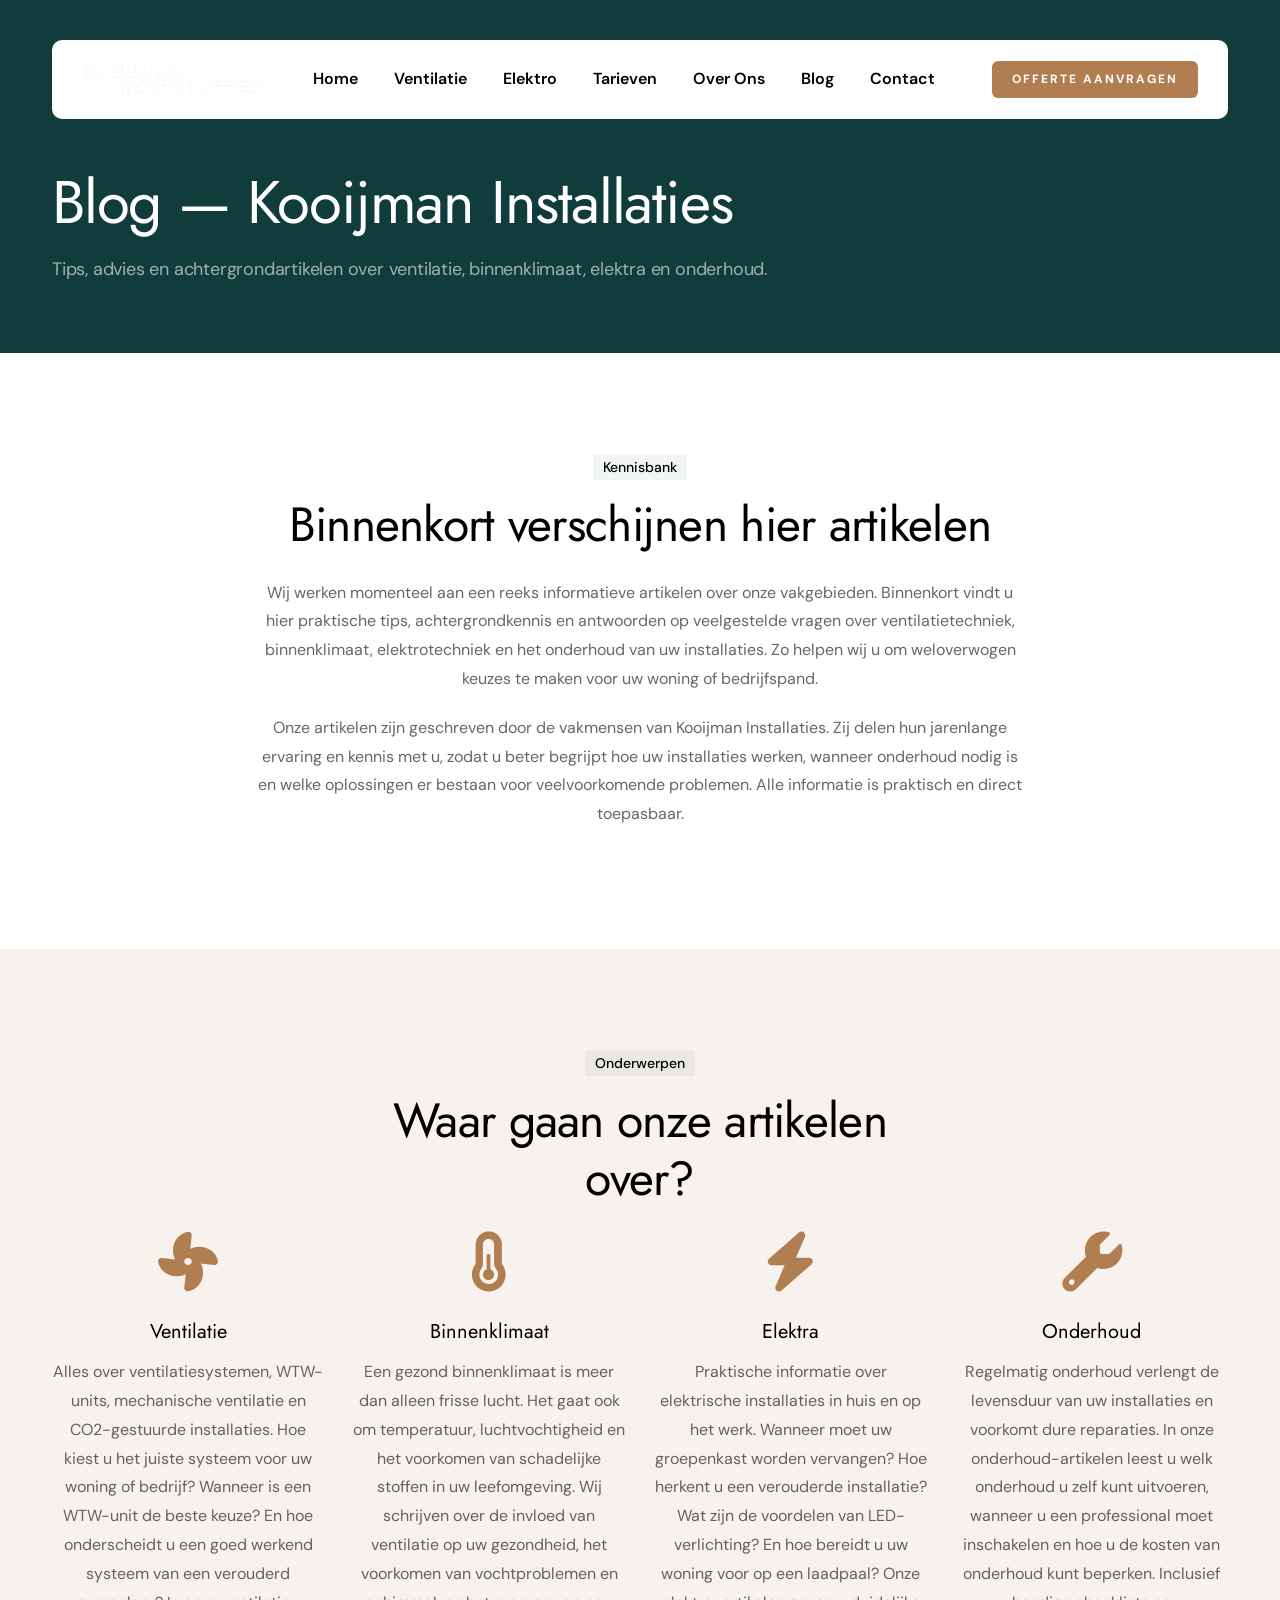
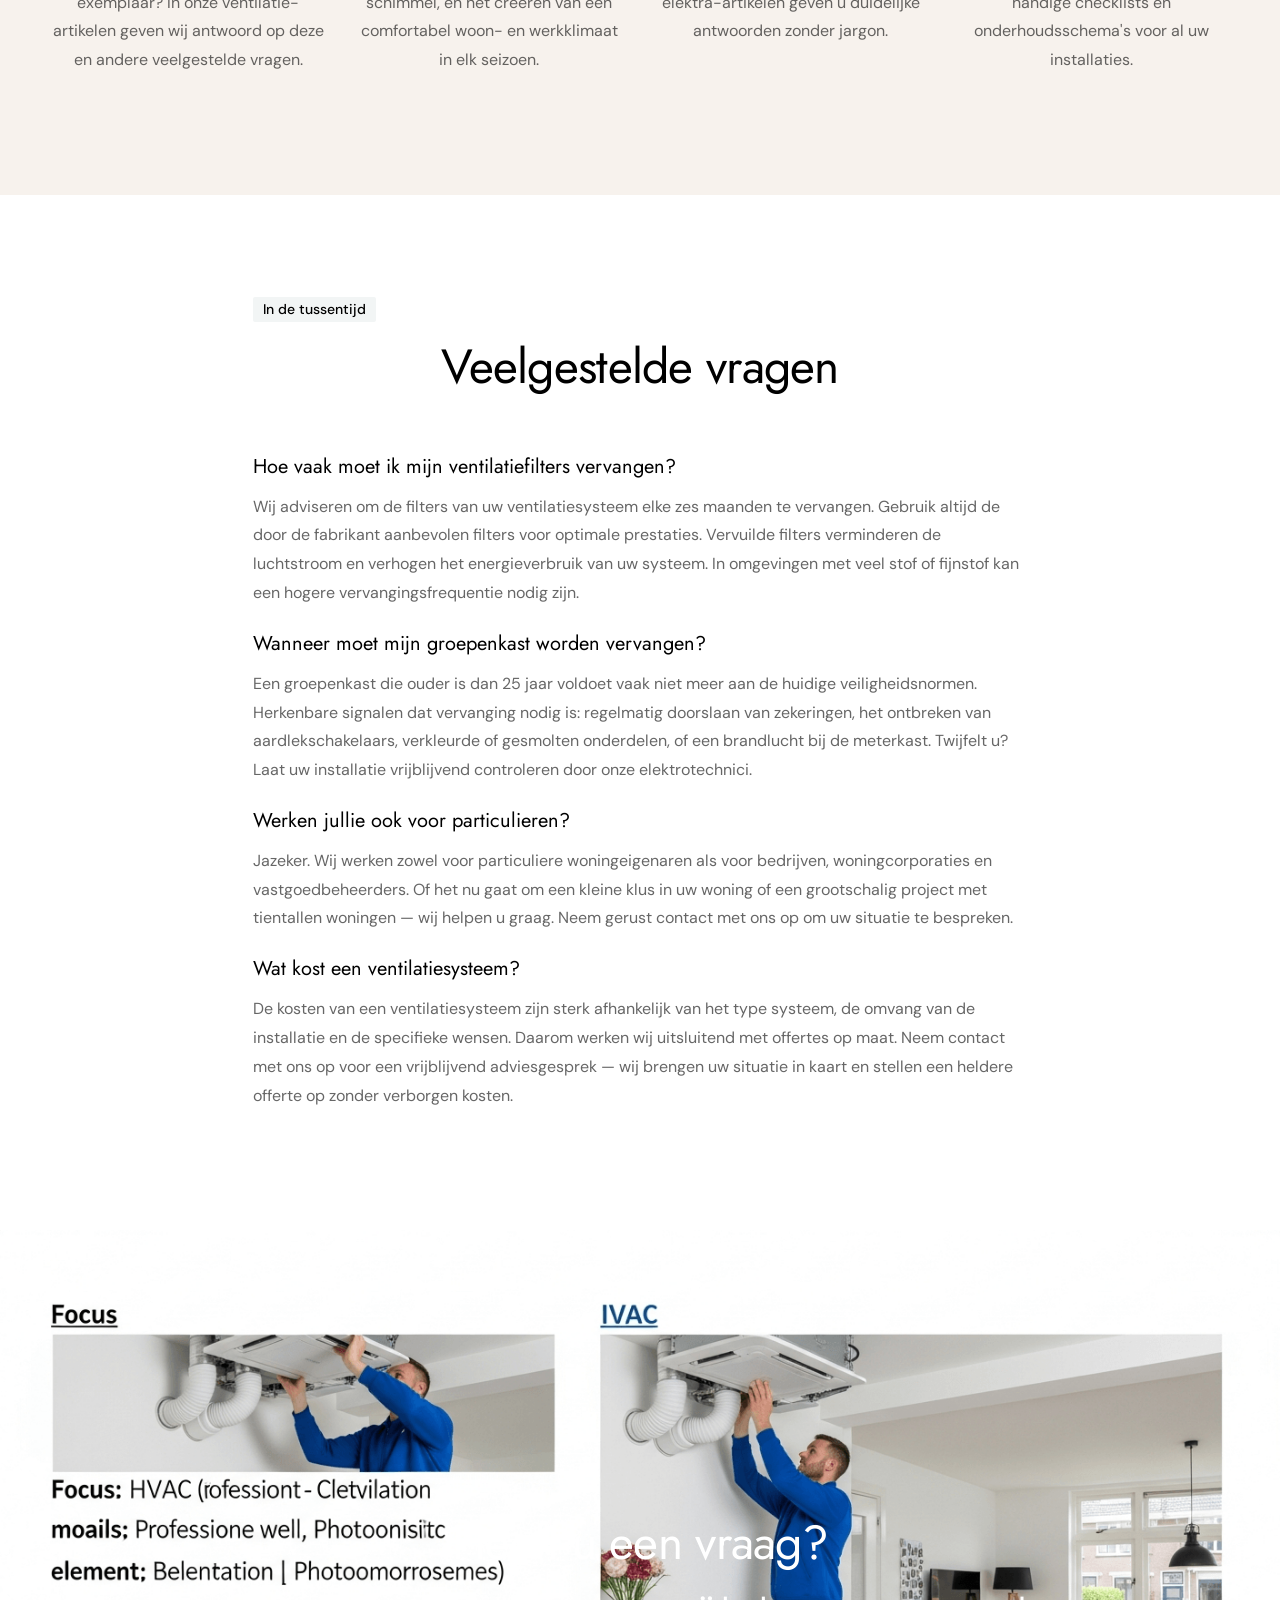
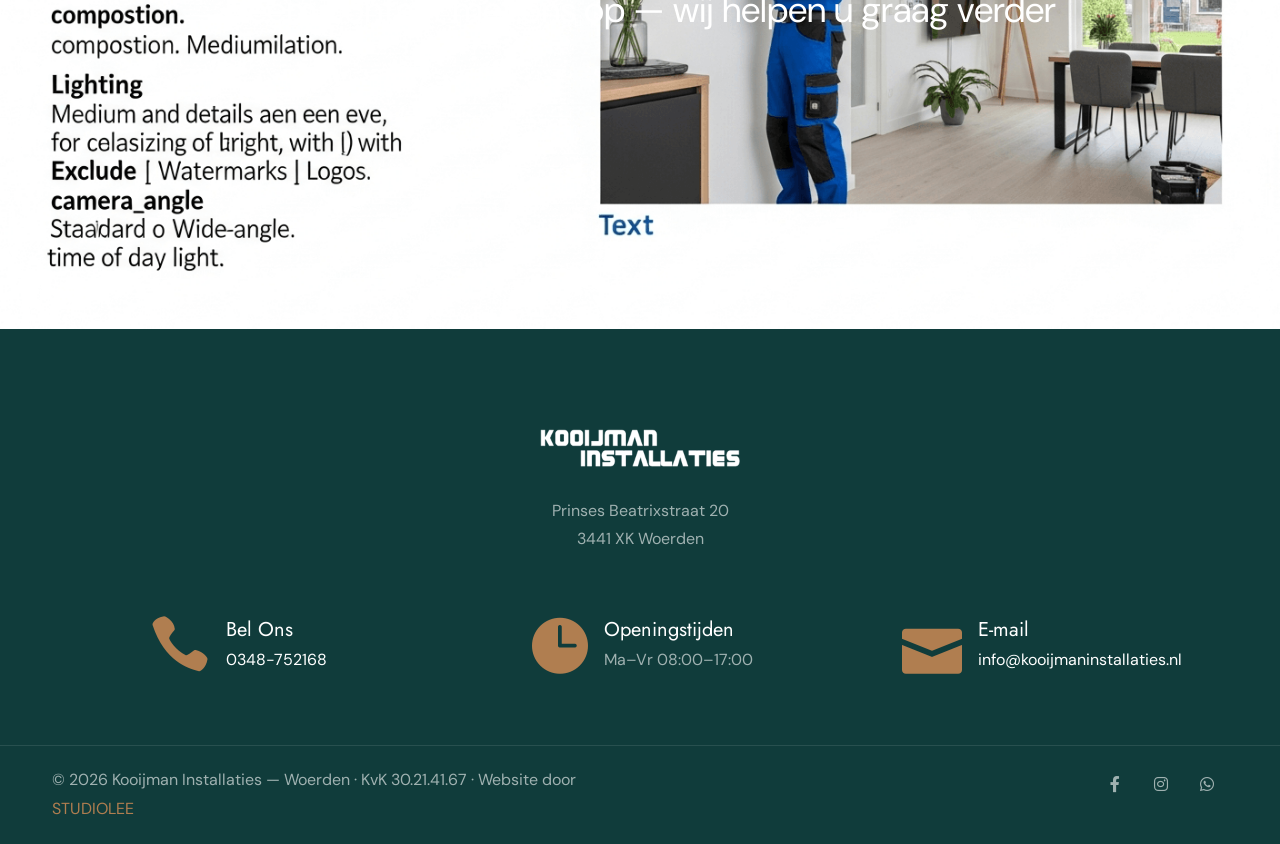
==== blog.html @ 9c4fbef4 "Initial commit: Kooijman Installaties website 7-page Dutch website for ventilatie, elektro & data in" ====
<!DOCTYPE html>
<html lang="nl">

<head>
    <title>Blog — Kooijman Installaties | Woerden</title>
    <link rel="icon" href="images/icon.webp" type="image/webp">
    <meta content="text/html;charset=utf-8" http-equiv="Content-Type">
    <meta content="width=device-width, initial-scale=1.0" name="viewport">
    <meta content="Blog van Kooijman Installaties. Artikelen over ventilatie, binnenklimaat, elektra en onderhoud. Tips en advies van de specialist." name="description">
    <meta content="blog installatiebedrijf, ventilatie tips, elektra advies, binnenklimaat, onderhoud installaties, kooijman installaties" name="keywords">
    <meta content="Kooijman Installaties" name="author">
    <!-- Open Graph -->
    <meta property="og:title" content="Blog — Kooijman Installaties">
    <meta property="og:description" content="Tips en advies over ventilatie, binnenklimaat, elektra en onderhoud. Lees de artikelen van Kooijman Installaties.">
    <meta property="og:type" content="website">
    <meta property="og:url" content="https://www.kooijmaninstallaties.nl/blog.html">
    <!-- CSS Files -->
    <link href="css/bootstrap.min.css" rel="stylesheet" type="text/css" id="bootstrap">
    <link href="css/plugins.css" rel="stylesheet" type="text/css">
    <link href="css/swiper.css" rel="stylesheet" type="text/css">
    <link href="css/style.css" rel="stylesheet" type="text/css">
    <link href="css/coloring.css" rel="stylesheet" type="text/css">
    <link href="css/swiper-custom-1.css" rel="stylesheet" type="text/css">
    <link href="css/datepicker.css" rel="stylesheet" type="text/css">
    <link id="colors" href="css/colors/scheme-01.css" rel="stylesheet" type="text/css">
</head>

<body>

    <div id="wrapper">

        <div class="float-text show-on-scroll">
            <span><a href="#">Naar boven</a></span>
        </div>
        <div class="scrollbar-v show-on-scroll"></div>

        <!-- page preloader begin -->
        <div id="de-loader"></div>
        <!-- page preloader close -->

        <header class="transparent header-light header-float">
            <div class="container">
                <div class="row">
                    <div class="col-md-12">
                        <div class="header-inner">
                            <div class="de-flex">
                                <div class="de-flex-col">
                                    <div id="logo">
                                        <a href="index.html">
                                            <img class="logo-main" src="images/logo-black.webp" alt="Kooijman Installaties">
                                            <img class="logo-scroll" src="images/logo-black.webp" alt="Kooijman Installaties">
                                            <img class="logo-mobile" src="images/logo-black.webp" alt="Kooijman Installaties">
                                        </a>
                                    </div>
                                </div>

                                <div class="de-flex-col">
                                    <div class="de-flex-col header-col-mid">
                                        <ul id="mainmenu">
                                            <li><a class="menu-item" href="index.html">Home</a></li>
                                            <li><a class="menu-item" href="ventilatie.html">Ventilatie</a></li>
                                            <li><a class="menu-item" href="elektro.html">Elektro</a></li>
                                            <li><a class="menu-item" href="tarieven.html">Tarieven</a></li>
                                            <li><a class="menu-item" href="over-ons.html">Over Ons</a></li>
                                            <li><a class="menu-item" href="blog.html">Blog</a></li>
                                            <li><a class="menu-item" href="contact.html">Contact</a></li>
                                        </ul>
                                    </div>
                                </div>

                                <div class="de-flex-col">
                                    <a class="btn-main fx-slide w-100" href="contact.html"><span>Offerte Aanvragen</span></a>
                                    <div class="menu_side_area">
                                        <span id="menu-btn"></span>
                                    </div>
                                </div>
                            </div>
                        </div>
                    </div>
                </div>
            </div>
        </header>

        <!-- PAGE TITLE -->
        <section class="bg-dark section-dark text-light pt-5 pb-5">
            <div class="container">
                <div class="spacer-double"></div>
                <div class="spacer-double"></div>
                <div class="row">
                    <div class="col-lg-8">
                        <h1 class="mb-0">Blog — Kooijman Installaties</h1>
                        <p class="lead mt-3">Tips, advies en achtergrondartikelen over ventilatie, binnenklimaat, elektra en onderhoud.</p>
                    </div>
                </div>
            </div>
        </section>

        <!-- BLOG INTRO -->
        <section>
            <div class="container">
                <div class="row g-4 justify-content-center">
                    <div class="col-lg-8 text-center">
                        <div class="subtitle s2 mb-3 wow fadeInUp" data-wow-delay=".0s">Kennisbank</div>
                        <h2 class="wow fadeInUp" data-wow-delay=".2s">Binnenkort verschijnen hier artikelen</h2>
                        <p class="wow fadeInUp" data-wow-delay=".4s">Wij werken momenteel aan een reeks informatieve artikelen over onze vakgebieden. Binnenkort vindt u hier praktische tips, achtergrondkennis en antwoorden op veelgestelde vragen over ventilatietechniek, binnenklimaat, elektrotechniek en het onderhoud van uw installaties. Zo helpen wij u om weloverwogen keuzes te maken voor uw woning of bedrijfspand.</p>
                        <p class="wow fadeInUp" data-wow-delay=".6s">Onze artikelen zijn geschreven door de vakmensen van Kooijman Installaties. Zij delen hun jarenlange ervaring en kennis met u, zodat u beter begrijpt hoe uw installaties werken, wanneer onderhoud nodig is en welke oplossingen er bestaan voor veelvoorkomende problemen. Alle informatie is praktisch en direct toepasbaar.</p>
                    </div>
                </div>
            </div>
        </section>

        <!-- CATEGORIEEN -->
        <section class="bg-color-op-1">
            <div class="container">
                <div class="row g-4 gx-5 justify-content-center">
                    <div class="col-lg-6 text-center">
                        <div class="subtitle s2 mb-3 wow fadeInUp" data-wow-delay=".0s">Onderwerpen</div>
                        <h2 class="wow fadeInUp" data-wow-delay=".2s">Waar gaan onze artikelen over?</h2>
                    </div>
                </div>
                <div class="row g-4">
                    <div class="col-lg-3 col-md-6">
                        <div class="h-100 rounded-1 text-center wow fadeInUp" data-wow-delay=".2s">
                            <i class="fa-solid fa-fan fs-60 id-color mb-4 wow scaleIn"></i>
                            <h4>Ventilatie</h4>
                            <p>Alles over ventilatiesystemen, WTW-units, mechanische ventilatie en CO2-gestuurde installaties. Hoe kiest u het juiste systeem voor uw woning of bedrijf? Wanneer is een WTW-unit de beste keuze? En hoe onderscheidt u een goed werkend systeem van een verouderd exemplaar? In onze ventilatie-artikelen geven wij antwoord op deze en andere veelgestelde vragen.</p>
                        </div>
                    </div>
                    <div class="col-lg-3 col-md-6">
                        <div class="h-100 rounded-1 text-center wow fadeInUp" data-wow-delay=".4s">
                            <i class="fa-solid fa-temperature-half fs-60 id-color mb-4 wow scaleIn"></i>
                            <h4>Binnenklimaat</h4>
                            <p>Een gezond binnenklimaat is meer dan alleen frisse lucht. Het gaat ook om temperatuur, luchtvochtigheid en het voorkomen van schadelijke stoffen in uw leefomgeving. Wij schrijven over de invloed van ventilatie op uw gezondheid, het voorkomen van vochtproblemen en schimmel, en het creeren van een comfortabel woon- en werkklimaat in elk seizoen.</p>
                        </div>
                    </div>
                    <div class="col-lg-3 col-md-6">
                        <div class="h-100 rounded-1 text-center wow fadeInUp" data-wow-delay=".6s">
                            <i class="fa-solid fa-bolt fs-60 id-color mb-4 wow scaleIn"></i>
                            <h4>Elektra</h4>
                            <p>Praktische informatie over elektrische installaties in huis en op het werk. Wanneer moet uw groepenkast worden vervangen? Hoe herkent u een verouderde installatie? Wat zijn de voordelen van LED-verlichting? En hoe bereidt u uw woning voor op een laadpaal? Onze elektra-artikelen geven u duidelijke antwoorden zonder jargon.</p>
                        </div>
                    </div>
                    <div class="col-lg-3 col-md-6">
                        <div class="h-100 rounded-1 text-center wow fadeInUp" data-wow-delay=".8s">
                            <i class="fa-solid fa-wrench fs-60 id-color mb-4 wow scaleIn"></i>
                            <h4>Onderhoud</h4>
                            <p>Regelmatig onderhoud verlengt de levensduur van uw installaties en voorkomt dure reparaties. In onze onderhoud-artikelen leest u welk onderhoud u zelf kunt uitvoeren, wanneer u een professional moet inschakelen en hoe u de kosten van onderhoud kunt beperken. Inclusief handige checklists en onderhoudsschema's voor al uw installaties.</p>
                        </div>
                    </div>
                </div>
            </div>
        </section>

        <!-- VEELGESTELDE VRAGEN PREVIEW -->
        <section>
            <div class="container">
                <div class="row g-4 justify-content-center">
                    <div class="col-lg-8">
                        <div class="subtitle s2 mb-3 text-center wow fadeInUp" data-wow-delay=".0s">In de tussentijd</div>
                        <h2 class="text-center wow fadeInUp" data-wow-delay=".2s">Veelgestelde vragen</h2>
                        <div class="spacer-single"></div>

                        <div class="wow fadeInUp" data-wow-delay=".4s">
                            <h4>Hoe vaak moet ik mijn ventilatiefilters vervangen?</h4>
                            <p>Wij adviseren om de filters van uw ventilatiesysteem elke zes maanden te vervangen. Gebruik altijd de door de fabrikant aanbevolen filters voor optimale prestaties. Vervuilde filters verminderen de luchtstroom en verhogen het energieverbruik van uw systeem. In omgevingen met veel stof of fijnstof kan een hogere vervangingsfrequentie nodig zijn.</p>
                        </div>

                        <div class="wow fadeInUp" data-wow-delay=".6s">
                            <h4>Wanneer moet mijn groepenkast worden vervangen?</h4>
                            <p>Een groepenkast die ouder is dan 25 jaar voldoet vaak niet meer aan de huidige veiligheidsnormen. Herkenbare signalen dat vervanging nodig is: regelmatig doorslaan van zekeringen, het ontbreken van aardlekschakelaars, verkleurde of gesmolten onderdelen, of een brandlucht bij de meterkast. Twijfelt u? Laat uw installatie vrijblijvend controleren door onze elektrotechnici.</p>
                        </div>

                        <div class="wow fadeInUp" data-wow-delay=".8s">
                            <h4>Werken jullie ook voor particulieren?</h4>
                            <p>Jazeker. Wij werken zowel voor particuliere woningeigenaren als voor bedrijven, woningcorporaties en vastgoedbeheerders. Of het nu gaat om een kleine klus in uw woning of een grootschalig project met tientallen woningen — wij helpen u graag. Neem gerust contact met ons op om uw situatie te bespreken.</p>
                        </div>

                        <div class="wow fadeInUp" data-wow-delay="1s">
                            <h4>Wat kost een ventilatiesysteem?</h4>
                            <p>De kosten van een ventilatiesysteem zijn sterk afhankelijk van het type systeem, de omvang van de installatie en de specifieke wensen. Daarom werken wij uitsluitend met offertes op maat. Neem contact met ons op voor een vrijblijvend adviesgesprek — wij brengen uw situatie in kaart en stellen een heldere offerte op zonder verborgen kosten.</p>
                        </div>
                    </div>
                </div>
            </div>
        </section>

        <!-- CTA -->
        <section aria-label="section" class="p-0 section-dark">
            <div class="container-fluid">
                <div class="row">
                    <div class="col-lg-12">
                        <a class="d-block hover" href="contact.html">
                            <div class="relative overflow-hidden">
                                <div class="absolute start-0 w-100 abs-middle fs-36 text-white text-center z-2">
                                    <h2>Heeft u een vraag?</h2>
                                    <p>Neem contact met ons op — wij helpen u graag verder</p>
                                </div>
                                <div class="absolute w-100 h-100 top-0 bg-dark hover-op-05"></div>
                                <img src="images/background/2.webp" class="w-100 hover-scale-1-1" alt="Contact opnemen">
                            </div>
                        </a>
                    </div>
                </div>
            </div>
        </section>

    </div>

    <!-- footer begin -->
    <footer class="section-dark">
        <div class="container">
            <div class="row gx-5 justify-content-center">
                <div class="col-lg-8">
                    <div class="text-center">
                        <img src="images/logo.webp" class="w-200px" alt="Kooijman Installaties">
                        <div class="spacer-single"></div>
                        <div class="fs-16">
                            Prinses Beatrixstraat 20<br>
                            3441 XK Woerden
                        </div>
                    </div>
                </div>
            </div>

            <div class="spacer-double"></div>

            <div class="row g-4">
                <div class="col-lg-4 col-md-6 mb-sm-30">
                    <div class="d-flex justify-content-center">
                        <i class="fs-60 id-color icon_phone"></i>
                        <div class="ms-3">
                            <h4 class="mb-0">Bel Ons</h4>
                            <p><a href="tel:0348752168" class="text-white">0348-752168</a></p>
                        </div>
                    </div>
                </div>

                <div class="col-lg-4 col-md-6 mb-sm-30">
                    <div class="d-flex justify-content-center">
                        <i class="fs-60 id-color icon_clock"></i>
                        <div class="ms-3">
                            <h4 class="mb-0">Openingstijden</h4>
                            <p>Ma–Vr 08:00–17:00</p>
                        </div>
                    </div>
                </div>

                <div class="col-lg-4 col-md-6 mb-sm-30">
                    <div class="d-flex justify-content-center">
                        <i class="fs-60 id-color icon_mail"></i>
                        <div class="ms-3">
                            <h4 class="mb-0">E-mail</h4>
                            <p><a href="mailto:info@kooijmaninstallaties.nl" class="text-white">info@kooijmaninstallaties.nl</a></p>
                        </div>
                    </div>
                </div>
            </div>
        </div>

        <div class="subfooter">
            <div class="container">
                <div class="row">
                    <div class="col-md-6">
                        &copy; 2026 Kooijman Installaties — Woerden · KvK 30.21.41.67 · Website door <a href="https://www.studiolee.nl" target="_blank" rel="noopener" class="id-color">STUDIOLEE</a>
                    </div>
                    <div class="col-md-6 text-md-end">
                        <div class="social-icons mb-sm-30 text-center">
                            <a href="#"><i class="fa-brands fa-facebook-f"></i></a>
                            <a href="#"><i class="fa-brands fa-instagram"></i></a>
                            <a href="#"><i class="fa-brands fa-whatsapp"></i></a>
                        </div>
                    </div>
                </div>
            </div>
        </div>
    </footer>

    <!-- Javascript Files -->
    <script src="js/vendors.js"></script>
    <script src="js/designesia.js"></script>
    <script src="js/validation-booking.js"></script>
    <script src="js/swiper.js"></script>
    <script src="js/custom-swiper-2.js"></script>

</body>

</html>
---- css/style.css ----
/* ================================================== */


/* Residem
/* created by designesia

@charset "utf-8";

Table of content:

* body
* header
  * subheader
* navigation
* content
* section
* footer
* sidebar
* contact
* elements
  * border
  * breadcrumb
  * button and link
  * columns
  * counter
  * divider
  * dropcap
  * heading
  * list
  * map
  * page heading
  * pagination
  * preloader
  * progress bar
  * social icons
  * spacer
  * tabs
  * testimonial
* plugins
* media query
*/

/* ================================================== */

@import url('https://fonts.googleapis.com/css2?family=Jost:ital,wght@0,200;0,300;0,400;0,500;0,600;0,700;0,800;1,200;1,300;1,400;1,500;1,600;1,700;1,800&display=swap');
@import url('https://fonts.googleapis.com/css2?family=DM+Sans:ital,wght@0,200;0,300;0,400;0,500;0,600;0,700;0,800;1,200;1,300;1,400;1,500;1,600;1,700;1,800&display=swap');

/* ================================================== */


/* import fonts icon */


/* ================================================== */

@import url("../fonts/fontawesome4/css/font-awesome.css");
@import url("../fonts/fontawesome6/css/fontawesome.css");
@import url("../fonts/fontawesome6/css/brands.css");
@import url("../fonts/fontawesome6/css/solid.css");
@import url("../fonts/elegant_font/HTML_CSS/style.css");
@import url("../fonts/et-line-font/style.css");
@import url("../fonts/icofont/icofont.min.css");

* {
  /* body font */
  --body-font: "DM Sans", Helvetica, Arial, sans-serif;
  --body-font-size: 16px;
  --body-font-color: rgba(0, 0, 0, .6);
  --body-font-color-dark: rgba(255, 255, 255, .6);
  --body-font-weight: 400;
  /* heading font */
  --heading-font: "Jost", Helvetica, Arial, sans-serif;  
  --heading-font-weight: 400;
  --heading-font-color: #000000;
  --heading-text-transform: none;
  /* h1 */
  --h1-font-size: 60px;
  --h1-font-weight: var(--heading-font-weight);
  --h1-letter-spacing: -0.02em;
  --h1-line-height: 1.15em;
  --h1-margin-bottom: 20px;
  /* h2 */
  --h2-font: var(--heading-font);
  --h2-font-size: 48px;
  --h2-font-weight: var(--heading-font-weight);
  --h2-letter-spacing: -0.015em;
  --h2-line-height: 1.2em;
  --h2-margin-bottom: 25px;
  /* h3 */
  --h3-font-size: 26px;
  --h3-font-weight: var(--heading-font-weight);
  --h3-letter-spacing: 0;
  --h3-line-height: 1.5em;
  --h3-margin-bottom: 10px;
  /* h4 */
  --h4-font-size: 20px;
  --h4-font-weight: var(--heading-font-weight);
  --h4-letter-spacing: 0;
  --h4-line-height: 1.6em;
  --h4-margin-bottom: 10px;
  /* h5 */
  --h5-font-size: 18px;
  --h5-font-weight: var(--heading-font-weight);
  --h5-letter-spacing: 0;
  --h5-line-height: 1.6em;
  --h5-margin-bottom: 10px;
  /* h6 */
  --h6-font-size: 16px;
  --h6-font-weight: var(--heading-font-weight);
  --h6-letter-spacing: 0;
  --h6-line-height: 1.6em;
  --h6-margin-bottom: 10px;
  /* mainmenu */
  --mainmenu-font: var(--title-font);
  --mainmenu-font-size: 16px;
  --mainmenu-font-weight: 600;
  --mainmenu-letter-spacing: 0;
  --mainmenu-text-transform: none;
  /* header logo */
  --logo-width: 180px;
  --logo-footer-width: 150px;
  /* misc */
  --border-default: solid 1px rgba(30, 30, 30, 1);
  --bg-color-even: #E8E8E8;
  --bg-color-odd: #F4F4F4;
  --bg-light: #F8F9FA;
  --bg-dark-1: #103C3B;
  --bg-dark-2: #1E4645;
  --bg-dark-3: #0c3130;  
  --bg-dark-1-rgb: 16, 60, 59;
  --bg-grey: #eeeeee;
  --bg-gradient-1: 0deg, rgba(var(--primary-color-rgb), .1) 0%, rgba(var(--secondary-color-rgb), .2) 100%;
  --swiper-theme-color: var(--secondary-color);
  --rounded-1: 10px;
  --border-color:#bbbbbb;
  --container-max-width:1240px;
  /* button */
  --btn-color: #fff;
  --btn-hover-bg: var(--bg-dark-1);
  --btn-font-family: var(--body-font);
  --btn-font-size: 12px;
  --btn-font-weight: bold;
  --btn-letter-spacing: 2px;
  --btn-padding: 4px 20px;
  --btn-rounded: 6px;
  --btn-text-decoration: none;
  --btn-text-transform: uppercase;
}

/* base background color */
.bg-color{background: var(--primary-color)}
.bg-light{background: var(--bg-light) !important}
.bg-dark,.bg-dark-1{background-color: var(--bg-dark-1) !important}
.bg-dark-2{background-color: var(--bg-dark-2) !important}
.bg-dark-3{background-color: var(--bg-dark-3) !important}
.bg-grey{background-color: var(--bg-grey) !important}
.bg-gradient-1{  background: -moz-linear-gradient(var(--bg-gradient-1)) !important;  background: -webkit-linear-gradient(var(--bg-gradient-1)) !important;background: linear-gradient(var(--bg-gradient-1)) !important;
}
/* base color */
.id-color{color:var(--primary-color)}
.rounded-1{
  border-radius: var(--rounded-1) !important;
  -moz-border-radius: var(--rounded-1) !important;
  -webkit-border-radius: var(--rounded-1) !important;
}
.alt-font-1{font-family:var(--alt-font-1);}

/* ================================================== */


/* body */


/* ================================================== */

html {
  position: relative;
  overflow-x: hidden;
  padding: 0;
  margin: 0;
}

body {
  overflow: hidden;
  font-family: var(--body-font);
  font-size: var(--body-font-size);
  font-weight: var(--body-font-weight);;
  color: var(--body-font-color);
  padding: 0;
  line-height: 1.8em;
  word-spacing: 0px;
}

body.dark-scheme {
  color: var(--body-font-color-dark);
  background: var(--bg-dark-1);
}

a,
a:hover {
  color:var(--body-font-color);
  text-decoration: none;
  outline: none;
}

.dark-scheme a,
.dark-scheme a:hover,
.text-light a,
.text-light a:hover {
  color:var(--body-font-color-dark);
  text-decoration: none;
  outline: none;
}


/* ================================================== */


/*  header  */


/* ================================================== */

header {
  width: 100%;
  position: absolute;
  left: 0;
  z-index: 1001;
  background: var(--bg-dark-1);
  margin: 0;
}

header.header-s1 {
  top: 0;
}

header.header-bg {
  background: rgba(0, 0, 0, 0.5);
}

header.transparent {
  background: none;
}

body:not(.side-layout) header:not(.smaller):not(.header-mobile).header-light.transparent {
  background: rgba(255, 255, 255, 0.0);
}

header.autoshow {
  top: -120px;
  height: 70px !important;
}

header.autoshow.scrollOn,
header.autoshow.scrollOff {
  -o-transition: .5s;
  -ms-transition: .5s;
  -moz-transition: .5s;
  -webkit-transition: .5s;
  transition: .5s;
  outline: none;
}

header.autoshow.scrollOn {
  top: 0;
}

header.autoshow.scrollOff {
  opacity: ;
  top: -120px;
}

header div#logo {
  color: white;
  -webkit-transition: all 0.3s;
  -moz-transition: all 0.3s;
  -ms-transition: all 0.3s;
  -o-transition: all 0.3s;
  transition: all 0.3s;
}

header .logo-2 {
  display: none;
}

header .logo-scroll {
  display: none;
}

header .logo,
header .logo-2 {
  font-family: var(--body-font);
  color: #fff;
  font-size: 40px;
  font-weight: 300;
}

header .logo-2 {
  color: #333;
}

header.header-full nav {
  float: left;
}

header nav a {
  -webkit-transition: all 0.3s;
  -moz-transition: all 0.3s;
  -ms-transition: all 0.3s;
  -o-transition: all 0.3s;
  transition: all 0.3s;
}

header nav a:hover {
  color: #555;
}

header.smaller #mainmenu ul ul {
  top: 0px;
}

header.smaller {
  position: fixed;
  top: 0px;
  background: var(--bg-dark-1);
  -webkit-backdrop-filter: blur(10px);
  -o-backdrop-filter: blur(10px);
  -moz-backdrop-filter: blur(10px);
  backdrop-filter: blur(10px);
  border: none;*/
}

header.header-mobile.header-float .header-inner,
header.smaller.header-float .header-inner{
  background: none;
  margin-top: 0;
  padding: 0;
}

header.smaller.header-float.header-light .header-inner{
  background: none;
}


header.header-light.smaller{
  background: rgba(255, 255, 255, 1.0);
}

.scroll-down {
    margin-top: -90px;
}

.scroll-up {
    margin-top: 0;
}

header.header-center.scroll-down{
  margin-top: -175px;
}

header.header-center #logo-center{
  display: inline-block;
  padding-top: 40px;
}

header.header-center #mainmenu{
  display: inline-block;
}

header.header-center{
  text-align: center;
}

header.header-center #logo{
  display: none;
}

header.smaller div#logo,
header.s2 div#logo {}

header.smaller .logo-init {
  display: none;
}

header.smaller #topbar {
  margin-top:-42px;
  overflow: hidden;
}

header.smaller #topbar.topbar-dark {
  background: rgba(34, 34, 34, .05);
}

header.smaller #topbar.topbar-dark a {
  color: #333333;
}

header .logo-mobile {
  display: none;
}


header.smaller.scroll-light {
  background: #ffffff;
}

header.scroll-light .logo-scroll{
  display: none;
}

header.smaller.scroll-light .logo-main{
  display: none;
}

header.smaller.scroll-light .logo-scroll{
  display: block;
}

header.smaller.scroll-dark {
  background: var(--bg-color-even);
}

header.header-light .h-phone,
header.smaller.scroll-light .h-phone {
  color: #202020;
}

header:not(.header-light).smaller.scroll-light div#logo .logo {
  display: none;
}

header.smaller.scroll-light div#logo .logo-2 {
  display: inline-block;
}

header.smaller.scroll-light div#logo .logo-scroll {
  display: inline-block;
}

header.smaller.header-light div#logo .logo {
  display: none;
}

header.smaller.scroll-light .social-icons i {
  color: var(--heading-font-color);
}

header.smaller.scroll-light #mainmenu li a,
header.smaller.scroll-light #mainmenu li.has-child:after {
  color: var(--heading-font-color);
}

.logo-smaller div#logo {
  width: 150px;
  height: 30px;
  line-height: 65px;
  font-size: 30px;
}

.logo-smaller div#logo img {
  font-size: 30px;
}

div#logo img{
  max-width: var(--logo-width);
}

footer .logo-footer{
  max-width: var(--logo-footer-width);
}

header.smaller div#logo .logo-1 {
  display: none;
}

header.smaller div#logo .logo-2 {
  display: inline-block;
}

.logo-small {
  margin-bottom: 20px;
}

header.header-full {
  padding-left: 30px;
  padding-right: 30px;
}

header .header-row {
  text-align: center;
}

header .header-col {
  position: relative;
  height: 100%;
}

/* left col header */
header .header-col.left {
  float: left;
  padding: 0 30px 0 0;
  /* border-right:solid 1px rgba(255,255,255,.2); */
}

/* middle col header */
header .header-col.mid {
  float: right;
}

header .header-col.mid .social-icons {
  float: right;
  /* border-left:solid 1px rgba(255,255,255,.2); */
  padding: 0 30px 0 30px;
}

header.header-float .header-inner{
  padding: 0 30px;
  background: var(--bg-dark-1);
  margin-top: 40px;
  border-radius: 10px;
  -moz-border-radius: 10px;
  -webkit-border-radius: 10px;
}

header.header-float.header-light .header-inner{
  background: #ffffff;
}


.header-col-right {
  text-align: right;
}
/* subheader */

#subheader {
  overflow: hidden;
  position: relative;
  padding: 160px 0 120px 0;
}

#subheader h1 {
  font-size: 48px;
  margin-bottom: 0;
  text-transform: uppercase;
}

#subheader.dark {
  background-color: #1A1C26;
}

#subheader.dark h1 {
  color: #fff;
}

.de-overlay{
    position: absolute;
    width: 100%;
    height: 100%;
    top:0;
    left: 0;
    background: rgba(var(--bg-dark-1-rgb), .35);
  }

.de-overlay-gradient{
  position: absolute;
  width: 100%;
  height: 100%;
  top:0;
  left: 0;
  background: linear-gradient(45deg, rgba(var(--primary-color-rgb),.8), rgba(var(--secondary-color-rgb),.8));
}


.de-overlay-gradient-2{
  position: absolute;
  width: 100%;
  height: 100%;
  top:0;
  left: 0;
  background: linear-gradient(45deg, rgba(var(--primary-color-rgb),.8) 0%, rgba(var(--secondary-color-rgb),0) 100%);
}

.crumb-wrapper{
  position: absolute;
  padding: 0 20px;
  padding-bottom: 5px;
  bottom: 0;
  z-index: 1;
  text-align: center;
  left: 50%;
  transform: translateX(-50%);
  background: rgba(255, 255, 255, .1);
}

.crumb {
  font-size: 13px;
}


.crumb {
  display: inline-block;
  padding: 3px 10px;
  margin-top: 20px;
  line-height: 1.2em;
  border-radius:30px;
  -moz-border-radius:30px;
  -webkit-border-radius:30px;
}

.text-light .crumb a{
  color:rgba(255, 255, 255, 1.0);
}


#subheader.text-light .crumb {
  color: #fff;
}

#subheader .small-border-deco {
  display: block;
  margin: 0 auto;
  margin-top: 20px;
  width: 100%;
  height: 1px;
  background: rgba(255, 255, 255, .1);
}

#subheader .small-border-deco span {
  display: block;
  margin: 0 auto;
  height: 2px;
  width: 100px;
}

#subheader.dark h2,
#subheader.dark h4 {
  color: #fff;
}

#subheader.dark h2 {
  font-size: 48px;
}

#subheader.s2 {
  text-align: left;
  padding: 120px 0 20px;
  border: solid 1px #ddd;
  border-left: none;
  border-right: none;
}

.rtl #subheader.s2 {
  text-align: right;
}


#subheader.s2 h1,
#subheader.s2 .crumb {
  margin: 0;
  padding: 0;
}

#subheader.s2 .crumb {
  float: right;
  margin-top: 10px;
}

.rtl #subheader.s2 .crumb {
  float: left;
}


/* ================================================== */


/* navigation */


/* ================================================== */

#mainmenu {
  font-size: 13px;
  margin: 0 auto;
  padding: 0;
  float: none;
  counter-reset: my-awesome-counter;
}

#mainmenu ul {
  margin: 0px 0px;
  padding: 0px;
  height: 30px;
  background: #ffffff;
  color: var(--body-font-color);
}

#mainmenu ul:not(.mega) {
  border: solid 1px #dddddd;
}

.dark-scheme #mainmenu ul {
  background: var(--bg-dark-1);
  border: solid 1px rgba(255, 255, 255, .1);
}

#mainmenu li {
  margin: 0px 0px;
  padding: 0px 0px;
  float: left;
  display: inline;
  list-style: none;
  position: relative;
}

#mainmenu>li {
  margin-right: 30px;
}

#mainmenu>li:last-child{
  margin-right: 0;
}

#mainmenu>li {
  counter-increment: my-awesome-counter;
}

#mainmenu li a.new:before{
  content:"NEW";
  font-size: 12px;
  padding: 1px 4px;
  border-radius:3px;
  -moz-border-radius:3px;
  -webkit-border-radius:3px;
  margin-right: 5px;
  color:#ffffff;
  background: var(--primary-color);
}
/*
#mainmenu>li::before {
  content: counter(my-awesome-counter) ' —';
  right: 8px;
  top: 5px;
  color:var(--secondary-color);
  margin-right: 5px;
  font-weight: 500;
  font-family: var(--heading-font);
}
*/

header.smaller #mainmenu>li::before{
  transform: scale(0);
}

#mainmenu>li.has-child:after {
  font-family: FontAwesome;
  content: "\f078";
  padding-left: 5px;
  font-size: 8px;
  position: relative;
  top: -2px;
  color:rgba(255, 255, 255, .75);
}

.rtl #mainmenu li.has-child:after {
  padding-left: 15px;
}

.header-light #mainmenu li.has-child:after {
  color: rgba(0, 0, 0, .5);
}

#mainmenu >li>a {  
  padding-right: 6px;  
  font-size: var(--mainmenu-font-size);
  font-weight: var(--mainmenu-font-weight);
  text-transform: var(--mainmenu-text-transform);
  letter-spacing: var(--mainmenu-letter-spacing);
}

#mainmenu li.has-child>a {
  padding-right: 0px;
}

#mainmenu a {
  position: relative;
  display: inline-block;
  padding-top: 25px;
  padding-bottom: 25px;
  text-decoration: none;
  color: #ffffff;
  text-align: center;
  outline: none;
}

#mainmenu p {
  line-height: 1.8em;
  margin-bottom: 0;
}

header.header-light #mainmenu a {
  color: var(--heading-font-color);
}

#mainmenu a span:not(.badge) {
  position: relative;
  width: 0%;
  color: #ffffff;
  display: block;
  font-size: 10px;
  text-transform: uppercase;
  line-height: 14px;
  border-bottom: solid 2px #ffffff;
}

#mainmenu li:hover a span:not(.badge) {
  width: 100%;
}

#mainmenu li li a span:not(.badge) {
  float: right;
  margin-top: 5px;
}

#mainmenu a.active span:not(.badge) {
  width: 100%;
  margin-left: 0%;
}

.header-light {
  background: #ffffff;
}

.header-light #mainmenu>li>a {
  color: var(--heading-font-color);
}

#mainmenu li li {
  font-family: var(--body-font);
  font-size: 14px;
}

#mainmenu li li:last-child {
  border-bottom: none;
}

#mainmenu li li a {
  padding: 5px 15px;
  border-top: none;
  color: #606060;
  width: 100%;
  border-left: none;
  text-align: left;
  font-weight: normal;
  border-bottom: solid 1px rgba(255, 255, 255, .1);
  letter-spacing: 0;
}

#mainmenu li:last-child>a {
  border-bottom: none;
}

.dark-scheme #mainmenu li li a {
  color: #ffffff;
}

.rtl #mainmenu li li a {
  text-align: right;
}

#mainmenu li li a:hover {
  color: #111;
}

#mainmenu li li a:after {
  content: none;
}

#mainmenu li li a:hover,
#mainmenu ul li:hover>a {
  color: #fff;
}

#mainmenu li a.active{
  color:var(--primary-color) !important;
}

#mainmenu li ul {
  width: 190px;
  height: auto;
  position: absolute;
  left: 0px;
  z-index: 10;
  visibility: hidden;
  opacity: 0;
  border-radius: 3px;
}

#mainmenu ul li b {
  background: #333;
  color: #ffffff;
  padding: 0 3px;
  padding-bottom: 3px;
  font-size: 10px;
  margin-right: 3px;
  border-radius: 2px;
  -moz-border-radius: 2px;
  -webkit-border-radius: 2px;
}

#mainmenu li li {
  font-size: 14px;
  display: block;
  float: none;
  text-transform: none;
}

#mainmenu li:hover>ul {
  visibility: visible;
  opacity: 1;
  margin-top: 0px;
}

#mainmenu li ul ul:not(.ul-list) {
  top: 0px;
  margin-left: 188px;
}

#mainmenu select {
  padding: 10px;
  height: 36px;
  font-size: 14px;
  border: none;
  background: #ff4200;
  color: #eceff3;
}

#mainmenu select option {
  padding: 10px;
}

#mainmenu .btn-type {
  padding: 0;
  margin: 0;
}

#mainmenu .btn-type a {
  background: #eee;
  padding: 0;
  margin: 0;
}

#mainmenu>li ul.mega {
  position: fixed;
  left: 0;
  height: 0%;
  width: 100%;
  visibility: hidden;
  opacity: 0;
  overflow: hidden;
  padding: 0;
  -webkit-box-shadow: none;
  -moz-box-shadow: none;
  box-shadow: none;
  background: none;
}

#mainmenu>li ul.mega > li{
  padding: 0;
  margin: 0;
}

#mainmenu>li ul.mega .sb-menu {
  background: #fff;
  border-radius: 6px;
  -moz-border-radius: 6px;
  -webkit-border-radius: 6px;
  border: solid 1px #dddddd;
}

.dark-scheme #mainmenu>li ul.mega .sb-menu {
  background: var(--bg-dark-1);
  border-color: rgba(255, 255, 255, .1);
}

#mainmenu li:hover ul.mega {
  visibility: visible;
  opacity: 1;
}

#mainmenu li ul.mega>li,
#mainmenu li ul.mega>li a {
  width: 100%;
}

#mainmenu li ul.mega li.title {
  padding: 0px 10px 15px 10px;
  text-align: left;
  color: #fff;
  font-weight: bold;
}

#mainmenu li ul.mega>li ul {
  position: static;
  visibility: visible;
  opacity: 1;
  left: 0;
  float: none;
  width: 100%;
}

#mainmenu ul.mega>li ul li {
  margin: 0;
  padding: 0;
}

#mainmenu ul.mega>li ul li:last-child {
  border-bottom: none;
}

#mainmenu li ul.mega .menu-content {
  background: #171A21;
  padding: 30px;
}

#mainmenu li ul.mega li.title {
  font-family: var(--main-font);
  padding: 0px;
  text-align: left;
  font-weight: bold;
  color: #586383;
}

#mainmenu ul.mega>li ul {
  border: none;
}

#mainmenu li ul.mega ul li a {
  background: none;
  padding: 2px 0;
}

#mainmenu li ul.mega ul li a:hover {
  color: #35404e;
}

header.header-mobile #mainmenu>li ul.mega {
  visibility: visible;
  opacity: 1;
}

header:not(.header-mobile) #mainmenu>li:hover ul.mega {
  height: auto;
}

/* menu toggle for mobile */

#menu-btn {
  line-height: 1.5em;
  display: none;
  float: right;
  width: 32px;
  height: 32px;
  padding: 4px;
  text-align: center;
  cursor: poInter;
  color: #fff;
  margin-top: 0px;
  margin-left: 20px;
}

#menu-btn:before {
  font-family: FontAwesome;
  content: "\f0c9";
  font-size: 20px;
}

#menu-btn.menu-open:before{
  content: "\f068";
}

.rtl #menu-btn {
  float: left;
}


#btn-extra{
  position: relative;
  margin-left: 20px;
  width: 24px;
  height: 12px;
  cursor: pointer;
}

#btn-extra span{
  content: '';
  display: block;
  position: absolute;
  top: 0;
  width: 100%;
  border-bottom: solid 2px #ffffff;
}

#btn-extra.img{
  width: 32px;
  height: 32px;
}

#btn-extra img{
  width: 100%;
}

header.header-light #btn-extra span{
  border-bottom: solid 2px var(--heading-font-color);
}


#btn-extra span:nth-child(2){
  top:auto;
  bottom: 0;
  right: 0;
}

#btn-extra:hover span{
  width: 70%;
}

.header-light #btn-extra span{
  background: var(--bg-dark-1);
}

#extra-wrap{
  position: fixed;
  z-index: 1002;
  top:0;
  right: -500px;
  width: 500px;
  height: 100%;
  overflow: hidden;
  background: rgba(var(--bg-dark-1-rgb), .75);
  -webkit-backdrop-filter: blur(10px);
  -o-backdrop-filter: blur(10px);
  -moz-backdrop-filter: blur(10px);
  backdrop-filter: blur(10px);
}

#extra-wrap.open{
  right: 0;
}

#extra-content{
  padding: 50px;
  color:#ffffff;
  position: absolute;
  top: 0;
  bottom: 0;
  left: 0;
  right: -17px;
  overflow-y: scroll;
}

#btn-close{
  top: 50px;
  right: 50px;
  position: absolute;
  z-index: 1001;
  width: 26px;
  height: 26px;
  cursor: pointer;
}

#btn-close span{
  content: '';
  display: block;
  position: absolute;
  top: 50%;
  width: 100%;
  height: 2px;
  background: #ffffff;
  transform: rotate(45deg);
}

#btn-close span:nth-child(2){
  transform: rotate(-45deg);
}


header.header-mobile.header-light,
header.header-mobile.header-light #menu-btn,
header.header-mobile.header-light #menu-btn:hover {
  background: none;
}

header.header-mobile.header-light #menu-btn {
  color: #222;
}


header.header-mobile.header-center #logo{
  display: block;
}

header.header-mobile.header-center #logo-center{
  display: none;
}

/* ================================================== */


/* content */


/* ================================================== */

#content {
  width: 100%;
  background: #ffffff;
  padding: 90px 0 90px 0;
  z-index: 100;
}

.dark-scheme #content {
  background: var(--bg-dark-1);
}

.dark-scheme #content {
  background: var(--bg-dark-1);
}

/* ================================================== */


/* section */


/* ================================================== */

section {
  padding: 100px 0 100px 0;
}

#content.zebra section:nth-child(even) {
  background: #fcfcfc;
}

section:not(.relative) {}

section.no-bg,
#content.no-bg {
  background: none !important;
}

.bottom-rounded{
  overflow: hidden;
  border-radius:0 0 100% 100%;
  -moz-border-radius:0 0 100% 100%;
  -webkit-border-radius:0 0 100% 100%;
  padding-bottom: 200px;
}

.rounded-up{
  border-radius:60px 60px 0 0;
  -moz-border-radius:60px 60px 0 0;
  -webkit-border-radius:60px 60px 0 0;
}

.rounded-down{
  border-radius:0 0 60px 60px;
  -moz-border-radius:0 0 60px 60px;
  -webkit-border-radius:0 0 60px 60px;
}



.rounded-up-down{
  border-radius:60px;
  -moz-border-radius:60px;
  -webkit-border-radius:60px;
}


.rounded-10px{
    border-radius:10px;
    -moz-border-radius:10px;
    -webkit-border-radius:10px;
}

.rounded-20px{
    border-radius:20px;
    -moz-border-radius:20px;
    -webkit-border-radius:20px;
}


.dark-scheme section {
  background: var(--bg-dark-1);
}

.no-bg {
  background: none !important;
}

.bgcolor-variation {
  background: #f6f6f6;
}

.overlay-gradient {
  width: 100%;
  height: 100%;
  z-index: 100;
  top: 0;
  padding: 90px 0 90px 0;
}

.de_light section {
  background: #ffffff;
}

.text_top {
  position: relative;
  z-index: 1000;
}

/* ================================================== */


/* footer */


/* ================================================== */

footer {
  color: var(--body-font-color-dark);
  background: var(--bg-dark-1);
  padding: 100px 0 0 0;
}

footer.footer-light {
  background: #ffffff;
}

footer.footer-light a {
  color: #5d6371;
}

footer p {
  line-height: 1.8em;
}

.dark-scheme footer a {
  color: var(--body-font-color-dark);
}

footer.footer-black {
  background: #222222;
}

footer h5,
.de_light footer h5 {
  color: #fff;
  font-size: 18px;
  text-transform: none;
}

footer a {
  color: var(--body-font-color-dark);
  text-decoration: none !important;
}

.subfooter {
  margin-top: 50px;
  border-top: solid 1px rgba(255, 255, 255, .1);
  padding: 20px 0 20px 0;
}

.footer-light .subfooter {
  border-top: solid 1px rgba(0, 0, 0, .1);
}

header.header-light-transparent {
  background: rgba(255, 255, 255, .5);
}

header.header-solid.header-light #mainmenu>li>a {
  color: #555;
}

header.header-solid {
  background: #fff;
}

header.smaller.header-dark {
  background: #222222;
  border: none;
}

header.smaller.header-dark #mainmenu a {
  color: #fff;
}

.side-layout header.smaller.header-dark #mainmenu>li {
  border-bottom: solid 1px rgba(255, 255, 255, .1);
}

.side-layout header.smaller.header-dark #mainmenu>li:last-child {
  border-bottom: none;
}

header.header-mobile {
  position: fixed !important;
  background: var(--heading-font-color);
  top: 0;
  padding-top: 10px;
  padding-bottom: 10px;
}

header.header-mobile .container {
  max-width: 100% !important;
  padding-left: 20px;
  padding-right: 20px;
}

.dark-scheme header.header-mobile {
  background: var(--bg-dark-1);
}

header.header-mobile.has-topbar .header-row,
header.header-mobile.has-topbar .header-col {
  margin-top: 10px;
}

header.header-mobile nav {
  float: none;
}

header.header-mobile .logo {
  display: none;
}

header.header-mobile .logo-2 {
  display: inline-block;
}

header.header-mobile.header-light {
  background: #fff;
}

header.header-mobile #mainmenu ul {
  padding: 0;
}

header.header-solid.header-light {
  background: #fff;
}

header.header-light .logo {
  display: none;
}

header.header-light .logo-2 {
  display: inline-block;
}

/* topbar start here */

#topbar {
  z-index: 1000;
  width: 100%;
  overflow: hidden;
  top: 0;
  background: var(--bg-dark-3);
}

#topbar.topbar-light{
  background: var(--bg-grey);
}

#topbar.topbar-light a,
#topbar.topbar-light .social-icons i{
  color: var(--heading-font-color);
}

#topbar.topbar-dark {
  background: rgba(34, 34, 34, .2);
}

#topbar a {
  text-decoration: none;
}

#topbar.text-light a {
  color: #ffffff;
}

.topbar-left,
.topbar-right {
  display: flex;
}

.topbar-right {
  float: right;
}

.topbar-solid {
  background: #ffffff;
}

.tb-light {
  background: #ffffff;
}

#topbar:not(.topbar-noborder) .topbar-right .topbar-widget {
  border-left: solid 1px rgba(255, 255, 255, .1);
}

#topbar:not(.topbar-noborder) .topbar-right span:last-child {
  border-right: solid 1px rgba(255, 255, 255, .1);
}

#topbar:not(.topbar-noborder) .topbar-light .topbar-right .topbar-widget {
  border-left: solid 1px #eee;
}

#topbar:not(.topbar-noborder) .topbar-light .topbar-right span:last-child {
  border-right: solid 1px #eee;
}

#topbar:not(.topbar-noborder) .tb-light .topbar-right .topbar-widget {
  border-left: solid 1px rgba(0, 0, 0, .1);
}

#topbar:not(.topbar-noborder) .tb-light .topbar-right span:last-child {
  border-right: solid 1px rgba(0, 0, 0, .1);
}

/* topbar left content */
.topbar-left {
  float: left;
}

#topbar:not(.topbar-noborder) .topbar-left .topbar-widget {
  border-right: solid 1px rgba(255, 255, 255, .1);
}

#topbar:not(.topbar-noborder) .topbar-light .topbar-left .topbar-widget {
  border-right: solid 1px #eee;
}

#topbar:not(.topbar-noborder) .topbar-left span:first-child {
  border-left: solid 1px rgba(255, 255, 255, .1);
}

#topbar:not(.topbar-noborder) .tb-light .topbar-left .topbar-widget {
  border-right: solid 1px rgba(0, 0, 0, .1);
}

#topbar:not(.topbar-noborder) .tb-light .topbar-left span:first-child {
  border-left: solid 1px rgba(0, 0, 0, .1);
}

.h-phone {
  text-align: center;
  display: inline-block;
  font-weight: 600;
  color: #ffffff;
  font-family: var(--heading-font);
  font-size: 16px;
  margin-right: 20px;
  line-height: 1.3em;
}

.h-phone span {
  display: block;
  font-size: 12.5px;
  font-weight: 500;
  color: rgba(255, 255, 255, .75);
}

header.header-light .h-phone span{
  color: var(--body-font-color);
}


.h-phone i {
  display: inline-block;
  font-size: 32px;
  left: 0;
  top: 12px
}

.menu_side_area .btn-line{
  display: inline-block;
}

/* topbar widget */
.topbar-widget {
  font-size: 15px;
  font-weight: 300;
  display: flex;
  padding: 6px 0  6px 0;
}

.topbar-widget a{
    color:rgba(255, 255, 255, .75);
}

.topbar-widget img{
  width: 20px;
  margin-right: 10px;
}


.topbar-widget.widget-text {
  padding-top: 6px;
}

.topbar-widget i {
  font-size: 16px;
  margin-top: 8px;
  margin-right: 10px;
}

.h-sub .topbar-widget {
  padding: 12px;
}

.topbar-widget:before {
  float: left;
  position: relative;
  font-family: "FontAwesome";
  font-size: 16px;
  margin-right: 10px;
}

.topbar-widget.tb-phone:before {
  content: "\f095";
}

.topbar-widget.tb-email:before {
  content: "\f003";
}

.topbar-widget.tb-opening-hours:before {
  content: "\f017";
}

.topbar-widget.tb-social {
  padding: 0;
}

.topbar-widget.tb-social a {
  font-size: 14px;
  display: flex;
  padding: 5px;
  padding-left: 15px;
  display: inline-block;
  text-align: center;
}

.topbar-widget a span {
  font-weight: bold;
  margin-right: 10px;
  border-radius: 30px;
  -moz-border-radius: 30px;
  -webkit-border-radius: 30px;
}

#topbar:not(.topbar-noborder) .topbar-light .topbar-widget.tb-social a,
#topbar:not(.topbar-noborder) .topbar-light .topbar-widget.tb-social a:first-child {
  border-left: solid 1px rgba(0, 0, 0, .1);
}

#topbar:not(.topbar-noborder) .topbar-widget.tb-social a {
  border-left: solid 1px rgba(255, 255, 255, .1);
}

.tb-light .topbar-widget.tb-social a {
  border-left: solid 1px rgba(0, 0, 0, .1);
}

.topbar-widget.tb-social a:first-child {
  border: none;
}

/* topbar end here */

/* ================================================== */


/* blog */


/* ================================================== */

.blog-list {
  margin: 0;
  padding: 0;
}

/* blog list */

.blog-list>div {
  list-style: none;
  line-height: 1.7em;
  margin-top: 0px;
  border-bottom: solid 1px rgba(255, 255, 255, .1);
  margin-bottom: 20px;
}

.blog-list img {
  margin-bottom: 20px;
}

.de_light .blog-list li {
  border-bottom: solid 1px #ddd;
}

.blog-list h4 {
  margin-top: 20px;
}

.blog-list h4 a {
  color: #fff;
}

.de_light .blog-list h4 a {
  color: #222222;
}

.de_light .text-light .blog-list h4 a {
  color: #fff;
}

.blog-list .btn-more {
  padding: 3px 25px 3px 25px;
  color: #111;
  text-transform: uppercase;
  text-decoration: none;
  font-weight: 700;
  float: right;
}

.blog-list .btn-more:hover {
  background: #fff;
}

.de_light .blog-list .btn-more:hover {
  background: #222;
  color: #fff;
}

.blog-list .post-text {
  padding-left: 80px;
}

.bloglist .post-text a.btn-main {
  display: inline-block;
  margin-top: 0px;
  padding: 5px 25px;
}

.blog-list .blog-slider {
  margin-bottom: -60px;
}

.blog-list .date-box {
  position: absolute;
  text-align: center;
  text-shadow: none;
}

.blog-list .date-box .day,
.blog-list .date-box .month {
  display: block;
  color: #fff;
  text-align: center;
  width: 40px;
  z-index: 100;
}

.de_light .blog-list .date-box .month {
  color: #222222;
}

.blog-list .date-box {
  text-align: center;
  background: #f6f6f6;
  padding: 10px;
}

.blog-list .date-box .month {
  font-size: 14px;
}

.blog-list .date-box .day {
  font-family: var(--body-font);
  color: #222222;
  font-weight: bold;
  font-size: 28px;
}

.blog-list .date-box .month {
  font-family: var(--body-font);
  color: #fff;
  font-size: 13px;
  letter-spacing: 3px;
}

.de_light .blog-list .date-box .month {
  border-bottom-color: #ddd;
}

.de_light .text-light .blog-list .date-box .month {
  color: #fff;
}

/* de-bloglist-type-1 */
.de-bloglist-type-1 .d-content {
  display: block;
  border-bottom: solid 1px rgba(0, 0, 0, .1);
  padding-bottom: 15px;
  margin-bottom: 10px;
  min-height: 100px;
}

.de-bloglist-type-1 .d-image {
  position: absolute;
  overflow: hidden;
  width: 80px;
}

.de-bloglist-type-1 .d-image img {
  width: 100%;
}

.de-bloglist-type-1 .d-content {
  padding-left: 100px;
}

.de-bloglist-type-1 .d-content h4 {
  font-size: 16px;
  margin-bottom: 0px;
}

.de-bloglist-type-1 .d-date {
  position: relative;
  font-size: 12px;
  font-weight: 500;
  padding-left: 18px;
}

.de-bloglist-type-1 .d-date:before {
  font-family: "FontAwesome";
  font-weight: 300;
  color: var(--primary-color);
  content: "\f073";
  left: 0;
  position: absolute;
}


/* de-post-type-1 */
.de-post-type-1 {
  margin-bottom: 40px;
}

.de-post-type-1 .d-image {
  position: relative;
  overflow: hidden;
  border-radius: 8px;
  -moz-border-radius: 8px;
  -webkit-border-radius: 8px;
  margin-bottom: 20px;
}

.de-post-type-1 .d-image img {
  width: 100%;
}

.de-post-type-1 .d-meta {
  font-size: 12px;
  margin-bottom: 10px;
}

.de-post-type-1 .d-meta span {
  display: inline-block;
  font-weight: 600;
  margin-right: 30px;
  padding-left: 30px;
  position: relative;
}

.de-post-type-1 h4 {
  margin-bottom: 10px;
}

.de-post-type-1 h4 a {
  font-size: 20px;
  color: #333333;
  margin-bottom: 0px;
}

.de-post-type-1 .d-meta span:before {
  font-family: "FontAwesome";
  font-size: 20px;
  font-weight: 300;
  color: var(--primary-color);
  content: "";
  left: 0;
  position: absolute;
}

.de-post-type-1 .d-meta span.d-by:before {
  content: "\f007";
}

.de-post-type-1 .d-meta span.d-date:before {
  content: "\f073";
}

.de-post-type-1 .d-meta span.d-tags:before {
  content: "\f02c";
}

.blog-snippet li {
  border-bottom: none;
  margin-bottom: 0;
}

#blog-carousel .item.item {
  width: 100%;
}

.de-blog-c1{
  position: relative;
  margin-bottom: 60px;
}

.de-blog-c1 h4{
  font-size: 28px;
  letter-spacing: 0;
  font-weight: 600;
  line-height: 1.3em;
}

.de-blog-c1 .d-date{
  position: absolute;
  left: 0;
  text-align: center;
  color:#ffffff;
  text-align: center;
}

.de-blog-c1 .d-date .d-month{
  text-transform: uppercase;
  background: var(--primary-color);
  font-size: 16px;
  font-family: var(--heading-font);
  margin-left: .5rem;
  margin-bottom: 10px;
  font-weight:bold;
  line-height: 1em;
  padding: 2px 0;  
  letter-spacing: 2px;
}

.de-blog-c1 .d-date .d-day{
  font-size: 52px;
  font-family: var(--heading-font);
  padding-left: .3rem;
  font-weight: bold;
}

.de-blog-c1 .d-image{
  padding-left: 100px;
}

.de-blog-c1 .d-image img{
  width:100%;
  -webkit-box-shadow: 8px 8px 0 0px var(--primary-color);
  -moz-box-shadow: 8px 8px 0 0px var(--primary-color);
  box-shadow: 8px 8px 0 0px var(--primary-color);
}

/* blog comment */

#blog-comment {
  margin-top: 40px;
}

#blog-comment h5 {
  margin-bottom: 10px;
}

#blog-comment ul,
#blog-comment li {
  list-style: none;
  margin-left: -40px;
  padding-left: 0;
}

.rtl #blog-comment li {
  margin-right: -30px;
}

.rtl #blog-comment li li {
  margin-right: 40px;
}

#blog-comment li {
  min-height: 70px;
  margin-bottom: 20px;
  padding-bottom: 20px;
  border-bottom: solid 1px #ccc;
}

.dark-scheme #blog-comment li {
  border-bottom-color: rgba(255, 255, 255, .1);
}

#blog-comment li .avatar {
  position: absolute;
  margin-top: 5px;
}

#blog-comment li .avatar img{
  width: 70px;
  border-radius:10px;
  -moz-border-radius:10px;
  -webkit-border-radius:10px;
}

#blog-comment .comment {
  margin-left: 85px;
}

.rtl #blog-comment .comment {
  margin-left: 0;
  margin-right: 85px;
}

#blog-comment li {
  min-height: 70px;
  font-size: 15px;
  line-height: 1.6em;
}

#blog-comment li li {
  margin-left: 55px;
  padding-bottom: 0px;
  margin-top: 20px;
  padding-top: 20px;
  border-top: solid 1px #ccc;
  border-bottom: none;
}

.dark-scheme #blog-comment li li {
  border-top-color: rgba(255, 255, 255, .1);
}

#blog-comment li li .avatar {
  position: absolute;
}

#blog-comment li li .comment {}

.comment-info {
  margin-left: 85px;
  margin-bottom: 5px;
}

.rtl .comment-info {
  margin-left: 0;
  margin-right: 85px;
}

.comment-info span {}

.comment-info .c_name {
  display: block;
  font-weight: 700;
  color: #555555;
}

.dark-scheme .comment-info .c_name {
  color: #ffffff;
}

.comment-info .c_reply {
  padding-left: 20px;
  margin-left: 20px;
  border-left: solid 1px #ddd;
  font-size: 12px;
}

.dark-scheme .comment-info .c_reply {
  border-left-color: rgba(255, 255, 255, .2);
}

.comment-info .c_date {
  font-size: 12px;
}

.blog-list h4 {
  color: #333;
}

.blog-list .post-wrapper {}

.blog-read h4 {
  color: #333;
  letter-spacing: normal;
  font-size: 24px;
  text-transform: none;
}

.blog-carousel ul,
.blog-carousel li {
  margin: 0;
  list-style: none;
}

.blog-carousel h4 {
  margin-bottom: 0px;
}

.blog-carousel p {
  margin-bottom: 10px;
}

.blog-carousel .post-date {
  text-transform: uppercase;
  letter-spacing: 3px;
  font-size: 11px;
  color: #888;
}

.bloglist {
  position: relative;
  overflow: hidden;
  margin-bottom: 15px;
  background: var(--tertiary-color);
}

.post-content {
  position: relative;
}

.post-content p {
  margin-bottom: 0px;
}

.post-text .d-date{
  font-size: 14px;
}

.post-text h4 {
  margin-top: 10px;
  margin-bottom: 10px;
}

.post-text h4 a {
  font-weight: bold;
  font-family: var(--body-font);
  color: #1A1C26;
  text-decoration: none;
  line-height: 1.5em;
  letter-spacing: 0;
}

.dark-scheme .post-text h4 a {
  color: #ffffff;
}

.post-text .tags {
  font-size: 10px;
  text-transform: uppercase;
}

.p-tagline {
  position: absolute;
  z-index: 1;
  top: 20px;
  left: 20px;
}

.p-tagline {
  left: auto;
  right: 20px;
}

.p-tagline,
.p-title {
  font-family: var(--body-font);
  background: rgba(var(--primary-color-rgb), .2);
  border-radius: 3px;
  display: inline-block;
  font-size: 10px;
  font-weight: bold;
  letter-spacing: 2px;
  line-height: 10px;
  padding: 7px 10px 6px 10px;
  text-transform: uppercase;
  margin-bottom: 5px;
}

.p-tagline,
.p-title.invert {
  background: var(--secondary-color);
}

.p-title {
  font-size: 12px;
  margin-bottom: 20px;
}

.post-text .p-date {
  text-transform: uppercase;
  letter-spacing: 2px;
  font-size: 10px;
  font-weight: 500;
  color: #888888;
  padding: 5px 10px;
  background: rgba(0, 0, 0, .05);
  border-radius: 5px;
  -moz-border-radius: 5px;
  -webkit-border-radius: 5px;
}

.blog-read img {
  margin-bottom: 20px;
}

.blog-read .post-text {
  padding: 0;
}

/* blog comment form */

#commentform label {
  display: block;
}

#commentform input {
  width: 290px;
}

#commentform input:focus {
  border: solid 1px #999;
  background: #fff;
}

#commentform textarea {
  width: 97%;
  padding: 5px;
  height: 150px;
  color: #333;
}

#commentform textarea:focus {
  border: solid 1px #999;
  background: #fff;
}

#commentform input.btn {
  width: auto;
}


.post-meta {
  margin: 0px 0 10px 0px;
  border: solid 1px #eee;
  border-left: none;
  border-right: none;
  border-left: none;
  font-size: 11px;
  display: table;
  width: 100%;
  table-layout: fixed;
}

.post-meta a {
  color: #888;
}

.post-meta span {
  display: table-cell;
  padding: 10px 0 10px 0;
  text-align: center;
}

.post-meta span i {
  float: none;
}

.post-image{
  overflow: hidden;x
}
.post-image img {
  width: 100%;
  margin-bottom: 0px;
}
.post-image .d-tagline{
  position: absolute;
  top:20px;
  right: 20px;
  line-height: 1em;
}

.post-image .d-tagline span{
  font-size: 12px;
  color:#ffffff;
  text-transform: uppercase;
  display: inline-block;
  background: var(--primary-color);
  margin-left: 5px;
  padding: 4px 10px 4px 10px;
  border-radius:6px;
  -moz-border-radius:6px;
  -webkit-border-radius:6px;
  font-weight: 600;
}


.blog-slide {
  padding: 0;
  margin: 0;
}

.blog-item {
  margin-bottom: 60px;
}

.blog-item img.preview {
  width: 100%;
  margin-bottom: 30px;
}

.post-image {
  position: relative;
}

.post-image .post-info {
  position: absolute;
  bottom: 0;
  padding: 0;
  border: none;
  width: 100%;
}

.post-image .post-info .inner {
  margin: 0 30px 0 30px;
  padding: 3px 20px;
  border-radius: 0px 10px 0 0;
}

.post-image .post-date,
.post-image .post-author {
  color: #ffffff;
}

/* ================================================== */

/* ratings */


/* ================================================== */

.ratings {
  color: #F86E4E;
}

.p-rating i {
  color: #cccccc;
}

.p-rating i.checked {
  color: #FFD337;
}

.d-rating i {
  font-size: 15px;
  color: #FEC42C;
  margin-right: 3px;
}

/* ================================================== */


/* contact form */


/* ================================================== */

.error {
  display: none;
  margin-top: 30px;
  color: #e7505a;
  clear: both;
  padding-top: 20px;
  padding: 20px;
  background: rgba(231, 80, 90, .1);
  border: solid 1px #e7505a;
}

.success {
  display: none;
  position: relative;
  color: #ffffff;
  background: var(--bg-dark-2);
  clear: both;
  padding: 30px;
  padding-left: 90px;
  border-radius:var(--rounded-1);
  -moz-border-radius:var(--rounded-1);
  -webkit-border-radius:var(--rounded-1);
}

.success:before{
  font-size: 40px;
  position: absolute;
  font-family: "FontAwesome";
  content: "\f00c";
  margin-right: 15px;
  left: 30px;
  top:40px;
}

.error img {
  vertical-align: top;
}

#contact_form textarea {
  /*height: calc(100% - 20px);*/
}

#contact_form .radio-img input[type="radio"] + label, 
#contact_form .radio-img input[type="checkbox"] + label{
  padding: 0px;
  position: relative;
  background: none;
  width: 20%;
  float: left;
  text-align: center;
  margin-right: 5%;
}

#contact_form .radio-img input[type="radio"] + label:before, 
#contact_form .radio-img input[type="checkbox"] + label:before {
  position: absolute;
  top: 10px;
  left: 15px;
  display: none;
}

#contact_form .radio-img input[type="radio"] + label img, 
#contact_form .radio-img input[type="checkbox"] + label img{
  width: 100%;
  margin-bottom: 10px;
  opacity: .5;
}

#contact_form .radio-img input[type="radio"]:checked + label img, 
#contact_form .radio-img input[type="checkbox"]:checked + label img{
  width: 100%;
  padding: 3px;
  opacity: 1;
  background: var(--primary-color);
}

#contact_form input[type=checkbox] {
  position: relative;
  border: solid 1px var(--primary-color);
  background: none;
  cursor: pointer;
  line-height: 0;
  margin: 4px .6em 0 0;
  outline: 0;
  padding: 0 !important;
  vertical-align: text-top;
  height: 15px;
  width: 15px;
  -webkit-appearance: none;
  opacity: .5;
}

.form-control {
  padding: 10px;
  border: solid 1px rgba(0,0,0,0.05);
  background: rgba(0,0,0,.025);
  border-radius:6px;
  -moz-border-radius:6px;
  -webkit-border-radius:6px;
}

.text-light .form-control{
  color: #ffffff;
  border: solid 1px rgba(255,255,255,0.2);
  background: rgba(255,255,255,.025);
}

.text-light select.form-control option{
  color: var(--heading-font-color);
}


.radio-opt{
  float: left;
}


.radio-opt input[type="radio"]{
  display: none;
}

.radio-opt label {
  min-width: 62px;
  font-size: 12px;
  vertical-align: middle;
  text-align: center;
  cursor: pointer;
  background-color: rgba(var(--primary-color-rgb),.2);
  color: white;
  padding: 0px;
  margin: 0 8px 8px 0;
  opacity: .5;
}
.radio-opt input[type="radio"]:checked + label{
  background-color: var(--primary-color);
  opacity: 1;
}



#contact_form input[type=checkbox]:checked{
  background: var(--primary-color);
  opacity: 1;
}


#contact_form.s2 .radio-img input[type="radio"] + label, 
#contact_form.s2 .radio-img input[type="checkbox"] + label,
#contact_form .radio-img input[type="radio"] + label img, 
#contact_form .radio-img input[type="checkbox"] + label img{
  width: 100%;
  float: none;
}

.form-underline{
  outline: none;
  width: 100%;
  padding: 10px 0 10px 0;
  margin-bottom: 20px;
  border: none;
  border-bottom: solid 1px var(--bg-dark-1);
  background: none;
  border-radius: 0;
  height: auto;
  box-shadow: none;
  -moz-box-shadow: none;
  -webkit-box-shadow: none;
}

.text-light .form-underline,
.dark-scheme .form-underline{
  color: #ffffff;
  border-bottom-color: rgba(255, 255, 255, .3);
}

.form-underline select {
  -webkit-appearance: none;
  -webkit-border-radius: 0px;
  -moz-appearance: none;
  appearance: none;
  background: url('../images/ui/arrow-down-form.png') no-repeat 98% 60%;
}

.form-underline select:focus {
  background: url('../images/ui/arrow-down-form-hover.png') no-repeat 98% 60%;
}

.form-underline input[type=text],
.form-underline textarea,
.form-underline input[type=email],
.form-underline select {
  color: #333;
  border-bottom: solid 1px var(--heading-font-color);
}

.text-light .form-underline input[type=text],
.text-light .form-underline textarea,
.text-light .form-underline input[type=email],
.text-light .form-underline select {
  color: #fff;
  border-bottom: solid 1px #ffffff;
}


.hover-underline{
  position: relative;
  border-bottom: solid 1px rgba(0, 0, 0, .4);
}

.hover-underline .form-underline{
  padding-top: 0;
}

.text-light .hover-underline{
    border-bottom: solid 1px rgba(255, 255, 255, .4);
}


.hover-underline:before{
  content: '';
  position: absolute;
  bottom: 0;
  margin-bottom: -1px;
  width:0;
  border-bottom: solid 1px #000000;
  -o-transition: .3s;
  -ms-transition: .3s;
  -moz-transition: .3s;
  -webkit-transition: .3s;
  transition: .3s;
  outline: none;
}

.text-light .hover-underline:before{
  border-bottom: solid 1px #ffffff;
}


.hover-underline:hover:before{
  width:100%;
}

.text-light ::placeholder {
  color: #ffffff;
  opacity: 1; /* Firefox */
}

.text-light::-ms-input-placeholder { /* Edge 12 -18 */
  color: #ffffff;
}

.form-default input[type=text],
.form-default textarea,
.form-default input[type=email],
.form-default select {
  padding: 10px;
  margin-bottom: 20px;
  background: rgba(255, 255, 255, .5);
  border-radius: 0px;
  -moz-border-radius: 0px;
  -webkit-border-radius: 0px;
  height: auto;
  box-shadow: none;
  -moz-box-shadow: none;
  -webkit-box-shadow: none;
  font-weight: 400;
  font-size: 18px;
}

.form-border select {
  background: url("data:image/svg+xml;utf8,<svg fill='black' height='24' viewBox='0 0 24 24' width='24' xmlns='http://www.w3.org/2000/svg'><path d='M7 10l5 5 5-5z'><path d='M0 0h24v24H0z' fill='none'></svg>") right 5px center no-repeat !important;
}

.rtl .form-border select {
  background: none !important;
  padding-left: 20px;
}

#contact_form.form-default textarea {
  padding: 10px;
  height: 170px;
  border-radius: 0px;
  -moz-border-radius: 0px;
  -webkit-border-radius: 0px;
}

#form_subscribe input[type=text] {
  padding: 7px 12px 7px 12px;
  width: 80%;
  float: left;
  display: table-cell;
  border-radius: 30px 0 0 30px;
  -moz-border-radius: 30px 0 0 30px;
  -webkit-border-radius: 30px 0 0 30px;
  border: none;
  border-right: none;
  background: rgba(255, 255, 255, .7);
  -webkit-box-shadow: 2px 2px 20px 0px rgba(20, 20, 20, 0.05);
  -moz-box-shadow: 2px 2px 20px 0px rgba(20, 20, 20, 0.05);
  box-shadow: 2px 2px 20px 0px rgba(20, 20, 20, 0.05);
}

#form_sb input[type=text] {
  font-size: 20px;
  padding: 25px 20px 25px 20px;
  width: 85%;
  height: 30px;
  float: left;
  display: table-cell;
  border-radius: 30px 0 0 30px;
  -moz-border-radius: 30px 0 0 30px;
  -webkit-border-radius: 30px 0 0 30px;
  border: none;
  background: #ffffff;
  border: none;
}

.dark-scheme #form_sb input[type=text] {
  color: #ffffff;
  background: rgba(255, 255, 255, .1);
}

#form_sb #btn-submit i {
  text-align: center;
  font-size: 30px;
  float: left;
  width: 15%;
  background: #171A21;
  color: #ffffff;
  display: table-cell;
  padding: 10px 0 10px 0;
  border-radius: 0 30px 30px 0;
  -moz-border-radius: 0 30px 30px 0;
  -webkit-border-radius: 0 30px 30px 0;
}

footer:not(.footer-light) #form_subscribe input[type=text]::-moz-input-placeholder {
  color: #ffffff;
}

footer:not(.footer-light) #form_subscribe input[type=text]::-webkit-input-placeholder {
  color: #ffffff;
}


footer:not(.footer-light) #form_subscribe.form-dark input[type=text] {
  color: #ffffff;
  background: rgba(255, 255, 255, .1);
}

.footer-light #form_subscribe input[type=text] {
  border: none;
  border-right: none;
  padding: 6px 12px;
  background: #ffffff;
}

#form_subscribe input[type=text]:focus {
  background: rgba(255, 255, 255, .2);
}

#form_subscribe #btn-subscribe i {
  text-align: center;
  font-size: 28px;
  float: left;
  width: 20%;
  background: #171A21;
  color: #ffffff;
  display: table-cell;
  padding: 5px 0 5px 0;
  border-radius: 0 30px 30px 0;
  -moz-border-radius: 0 30px 30px 0;
  -webkit-border-radius: 0 30px 30px 0;
}

.form-default input[type=text]:focus,
.form-default textarea:focus,
.form-default input[type=email]:focus,
.form-default select:focus {
  background: #f6f6f6;
}

.error_input {
  border-bottom: solid 1px #ff0000 !important;
}

.arrow-up,
.arrow-down {
  width: 0;
  height: 0;
  border-left: 40px solid transparent;
  border-right: 40px solid transparent;
  border-bottom: 40px solid #fff;
  position: fixed;
  margin-left: auto;
  margin-right: auto;
  left: 0;
  right: 0;
  bottom: 0;
  cursor: poInter;
  z-index: 101;
}

.arrow-down {
  border-top: 40px solid #fff;
  border-bottom: none;
  position: fixed;
  z-index: 102;
  top: -40px;
}

.arrow-up:before {
  font-family: "FontAwesome";
  font-size: 20px;
  content: "\f067";
  color: #222;
  position: relative;
  top: 12px;
  margin: 0 0 0 -8px;
}

.arrow-down:before {
  font-family: "FontAwesome";
  font-size: 20px;
  content: "\f068";
  color: #222;
  position: relative;
  top: -35px;
  margin: 0 0 0 -8px;
}

/* ================================================== */


/* elements */


/* ================================================== */


/* border */


/* ------------------------------ */

.small-border {
  width: 50px;
  height: 2px;
  background: rgba(0, 0, 0, .5);
  border-left: none;
  border-right: none;
  display: block;
  margin: 0 auto;
  margin-bottom: 30px;
}


.small-border.sm-left {
  margin-left: 0;
}

.rtl .small-border.sm-left {
  margin-right: 0;
}

.tiny-border {
  height: 1px;
  background: #333;
  width: 40px;
  margin: 20px 0 20px 0;
  display: block;
}

.tiny-border.center {
  margin-left: auto;
  margin-right: auto;
}

.small-border.white {
  border-top: solid 2px #ffffff;
}

/* breadcrumb */


/* ------------------------------ */

.crumb {
  color: #777;
  margin: 0;
  padding: 0;
  font-weight: 500;
}

.crumb{
  padding-top: 10px;
  margin-bottom: -50px;
}

.crumb li {
  display: inline;
  text-decoration: none;
  letter-spacing: 0;
}

.crumb li:after {  
  color: var(--secondary-color);
  font-family: "FontAwesome";
  content:"\f111";
  font-size: 10px;
  margin: 0 10px 0 10px;
}

.crumb li:last-child:after {
  display: none;
}

.crumb a {
  opacity: .6;
  text-decoration: none;
}

.crumb a:hover{
  opacity: 1;
}

.crumb li .active {
  font-weight: bold;
}

.de_light .crumb a:hover {
  color: #fff;
}

/* button and link */


/* ------------------------------ */

a {
  text-decoration: none;
}

.de_light a {
  color: #888;
}

.de_light a:hover {
  color: #555;
}

a.btn-text {
  text-decoration: none;
  display: inline-block;
  color: #111;
  font-weight: 600;
  padding: 0;
}

a.btn-text:after {
  font-family: FontAwesome;
  content: "\f054";
  padding-left: 10px;
}

a.btn-text {
  color: #fff;
}

a.btn-big {
  font-size: 14px;
  color: #eceff3;
  letter-spacing: 1px;
  line-height: normal;
  font-weight: bold;
  text-transform: uppercase;
  border: solid 1px #fff;
  padding: 10px 30px 10px 30px;
}

a.btn-big:after {
  font-family: FontAwesome;
  content: "\f054";
  margin-left: 20px;
}

a.btn,
.btn {
  position: relative;
  z-index: 1;
  overflow: hidden;
}

a.btn:before {
  content: "";
  background: rgba(0, 0, 0, 0);
  width: 0;
  height: 100%;
  position: absolute;
  z-index: -1;
}

a.btn-fx:after {
  font-family: FontAwesome;
  content: "\f178";
  margin-left: 15px;
  position: absolute;
  right: -20px;
  margin-top: 0px;
}

a.btn-fx {
  font-size: 14px;
  color: #eceff3;
  letter-spacing: 1px;
  line-height: normal;
  font-weight: bold;
  text-transform: uppercase;
  border: solid 1px #fff;
  padding: 10px 30px 10px 30px;
}

a.btn-fx:hover {
  padding-left: 20px;
  padding-right: 40px;
}

a.btn-fx:before {
  width: 0;
  height: 100%;
  left: 0;
  top: 0;
  position: absolute;
}

a.btn-fx:hover:after {
  right: 15px;
}

a.btn-fx:hover:before {
  width: 100%;
  background: rgba(0, 0, 0, 1);
}

a.btn-fx.light:hover:before {
  width: 100%;
  background: rgba(255, 255, 255, 1);
}

.btn-fullwidth {
  display: block;
  width: 100%;
}

a.btn-slider {
  font-size: 14px;
  font-weight: bold;
  color: #fff;
  line-height: normal;
  text-decoration: none;
  text-transform: uppercase;
  border: solid 2px #fff;
  padding: 10px 30px 10px 30px;
  border-radius: 60px;
}

a.btn-slider:hover {
  color: #222;
  background: #fff;
  border-color: #000;
  border: solid 2px #fff;
}

a.btn-main:hover,
.btn-main:hover,
a.btn-main.btn-line:hover {
  color: #fff;
  background: var(--btn-hover-bg);
}

a.btn-slider:hover:after {
  color: #222;
}

a.btn-id,
a.btn-id:hover {
  border: none;
}

a.btn-light.btn-id {
  color: #222;
}

a.btn-dark.btn-id {
  color: #fff;
}

.btn-main.btn-small {
  padding: 5px 20px 5px 20px;
  font-weight: bold;
  text-transform: uppercase;
}

.btn-fx.btn-main {
  text-transform: normal;
}

a.btn-bg-dark {
  background: #222;
}

a.btn-text-light {
  color: #fff;
}

.btn-icon-left i {
  margin-right: 12px;
  color: #fff;
}

.btn-add_to_cart,
a.btn-add_to_cart {
  border: solid 1px #bbb;
  font-size: 12px;
  border-radius: 0;
  -moz-border-radius: 0;
  -webkit-border-radius: 0;
  padding: 3px;
  padding-left: 40px;
  padding-right: 20px;
  display: inline-block;
  text-align: center;
  text-decoration: none;
  color: #555;
}

.btn-add_to_cart:before,
a.btn-add_to_cart:before {
  font-family: "FontAwesome";
  content: "\f07a";
  position: absolute;
  left: 20px;
}

a.btn-main,
a.btn-main:active,
a.btn-main:focus,
a.btn-main:visited,
.btn-main,
input[type=button].btn-main,
a.btn-line,
#mainmenu li ul.mega a.btn-main {
  background: var(--primary-color);
  color: var(--btn-color);
  font-family: var(--btn-font-family);
  font-size: var(--btn-font-size);
  font-weight: var(--btn-font-weight);
  letter-spacing: var(--btn-letter-spacing);
  padding: var(--btn-padding); 
  text-decoration: var(--btn-text-decoration);
  text-transform: var(--btn-text-transform);
  border-radius: var(--btn-rounded);
  -moz-border-radius: var(--btn-rounded);
  -webkit-border-radius: var(--btn-rounded);
  border: none;
  position: relative;
  display: inline-block;
  text-align: center;
  outline: 0;
}

a.btn-main.fx-slide{
  overflow: hidden;
}

a.btn-main.fx-slide span{
  display: block;
  position: relative;
  transition: all .3s ease-in-out;
}

a.btn-main.fx-slide:hover span{
  transform: translate(0, 40px);
  opacity: 0;
}

a.btn-main.fx-slide:hover:before {
  opacity: 1;
  transform: translate(0, 0);
}

a.btn-main.fx-slide:before {
  content: attr(data-hover);
  position: absolute;
  left: 0;
  width: 100%;
  opacity: 0;
  transform: translate(0, -100%);
  transition: all 0.3s ease-in-out;
}

a.btn-main.btn-dark-trans{
    background: rgba(255, 255, 255, .1);
}

a.btn-main.btn-dark-trans:hover{
    background: var(--primary-color);
}


a.btn-main.btn-light-trans{
  color:var(--heading-font-color);
  background: rgba(0, 0, 0, .05);
}

a.btn-main.btn-light-trans:hover{
    color:#ffffff;
    background: var(--primary-color);
}

a.btn-main.big{
  font-size: 30px;
  padding: 20px 30px;
}

a.btn-main.btn-trans.light{
  background: rgba(255, 255, 255, .25);
}

a.btn-topbar{
  display: inline-block;
  padding: 5px 20px;
  font-size: 14px;
  font-weight: bold;
}

a.btn-sc {
  display: inline-block;
  font-family: var(--heading-font);
  font-weight: bold;
  padding: 6px;
  font-size: 14px;
  color: #222;
  border-radius: 30px;
  -moz-border-radius: 30px;
  -webkit-border-radius: 30px;
  background: #f2f2f2;
}

a.btn-sc img {
  width: 20px;
  margin-top: -4px;
  margin-right: 8px;
}

a.btn-line,
a.btn-line:hover {
  background: none;
  color: #35404e;
  border: solid 1px rgba(255, 255, 255, .5);
}

a.btn-line:hover {
  border: solid 1px rgba(255, 255, 255, 0);
}

.text-light .btn-line{
  color:#ffffff;
}


a.btn-line:hover {
  color: #ffffff;
}

header:not(.header-light) a.btn-line,
.dark-scheme a.btn-line,
.dark-schem a.btn-line:hover {
  color: #ffffff;
}

a.btn-main.btn-white {
  background: #ffffff;
}

.col-right a.btn-main {
  font-size: 14px;
  text-transform: none;
}

a.btn-border {
  border: solid 2px rgba(255, 255, 255, .3);
  border-radius: 0px;
  -moz-border-radius: 0px;
  -webkit-border-radius: 0px;
  min-width: 120px;
  outline: 0;
  font-weight: bold;
  text-decoration: none;
  padding: 10px 30px;
  min-width: 120px;
  text-transform: uppercase;
  font-size: 12px;
  letter-spacing: 2px;
}

a.btn-border:hover {
  color: #ffffff;
  border-color: rgba(255, 255, 255, 0);
  margin-top: -2px;
  margin-bottom: 2px;
  box-sizing: border-box
}

a.btn-border.light {
  border: solid 1px #ffffff;
  color: #ffffff;
}

a.btn-border.light:hover {
  background: #ffffff;
}

a.btn-border:hover a {
  color: #ffffff !important;
}

.d-btn-close {
  color: #ffffff;
  cursor: poInter;
  text-align: center;
  display: block;
  text-align: center;
  width: 60px;
  height: 60px;
  background: #333;
  font-size: 32px;
  font-weight: bold;
  text-decoration: none;
  margin: 0 auto;
  padding-top: 12px;
  position: absolute;
  left: 0;
  right: 0;
}

a.btn-link {
  display: block;
  text-decoration: none;
  margin-top: 10px;
}

a.btn-lg{
  font-size: 24px;
  padding: 15px 30px 10px 30px;
}

.btn-plus{
  font-size: 15px;
  font-weight: bold;
  display: inline-block;
  position: relative;
  text-align: center;
  max-width: 36px;
  height: 36px;
  border-radius:36px;
  -moz-border-radius:36px;
  -webkit-border-radius:36px;
  overflow: hidden;
  border: solid 1px var(--heading-font-color);
  color: var(--heading-font-color);;
}

.btn-plus:hover{
  max-width: 100%;
  color: var(--heading-font-color);;
}

.btn-plus i{
  position: absolute;
  top: 50%;
  transform: translateY(-50%);
  left: 10px;
}

.btn-plus span{
  opacity: 0;
  display: inline-block;
  overflow: hidden;
  margin-left: 36px;
  line-height: 2.2em;
  padding-right: 15px;
  text-overflow: ellipsis;
  white-space: nowrap;
}

.btn-plus:hover span{
  opacity: 1;
}


.text-light .btn-plus{
  border: solid 1px #ffffff;
  color: #ffffff;;
}

.text-light .btn-plus:hover{
  color: #ffffff;;
}

a.btn-main.btn-with-arrow{
  padding-right: 40px;
}

.btn-with-arrow{
  position: relative;
}

.btn-with-arrow:after{
  position: absolute;
  content: url(../images/ui/arrow-top-right-white.svg);
  top:12px;
}

.btn-with-arrow:hover:after{
  top:8px;
}

.btn-with-arrow:before{
  position: absolute;
  content: url(../images/ui/arrow-top-right-white.svg);
  top:16px;
  left: 8px;
  opacity: 0;
}

a.btn-main.btn-with-arrow:hover{
  padding-right: 25px;
  padding-left: 40px;
}

.btn-with-arrow:hover:after{
  opacity: 0;
}

.btn-with-arrow:hover:before{
  opacity: 1;
  top:12px;
  left: 12px;
}

.cover a.btn-link:hover {
  color: #fff;
}

.play-button {
  border-radius: 60px;
  -moz-border-radius: 60px;
  -webkit-border-radius: 60px;
  color: #fff;
  text-decoration: none;
  border: solid 5px rgba(255, 255, 255, .3);
  display: inline-block;
  text-align: center;
  width: 80px;
  height: 80px;
  padding-top: 22px;
  padding-left: 5px;
}

.play-button:before {
  font-family: "FontAwesome";
  font-size: 20px;
  content: "\f04b";
  position: relative;
  color: #fff;
}

.play-button:hover {
  border: solid 5px rgba(255, 255, 255, 1);
}

.play-button.dark {
  color: #222;
  border: solid 5px rgba(0, 0, 0, .1);
}

.play-button.dark:before {
  color: #222;
}

.play-button.dark:hover {
  border: solid 5px rgba(0, 0, 0, .5);
}

.text-light .play-button {
  border-radius: 60px;
  -moz-border-radius: 60px;
  -webkit-border-radius: 60px;
  color: #fff;
  text-decoration: none;
  border: solid 5px rgba(255, 255, 255, .3);
  display: inline-block;
  text-align: center;
  width: 80px;
  height: 80px;
  padding-top: 22px;
  padding-left: 5px;
}

.text-light .play-button:before {
  font-family: "FontAwesome";
  font-size: 20px;
  content: "\f04b";
  position: relative;
  color: #fff;
}

.text-light .play-button.dark {
  color: #fff;
  border: solid 5px rgba(255, 255, 255, .3);
}

.text-light .play-button.dark:before {
  color: #fff;
}

.text-light .play-button.dark:hover {
  border: solid 5px rgba(255, 255, 255, 1);
}



/* divider */


/* ------------------------------ */

.spacer-single {
  width: 100%;
  height: 30px;
  display: block;
  clear: both;
}

.spacer-double {
  width: 100%;
  height: 60px;
  display: block;
  clear: both;
}

.spacer-triple {
  width: 100%;
  height: 90px;
  display: block;
  clear: both;
}

.spacer-half {
  width: 100%;
  height: 15px;
  display: block;
  clear: both;
}


.spacer-5 {
  width: 100%;
  height: 5px;
  display: block;
  clear: both;
}

.spacer-10 {
  width: 100%;
  height: 10px;
  display: block;
  clear: both;
}

.spacer-20 {
  width: 100%;
  height: 20px;
  display: block;
  clear: both;
}

.spacer-30 {
  width: 100%;
  height: 30px;
  display: block;
  clear: both;
}

.spacer-40 {
  width: 100%;
  height: 40px;
  display: block;
  clear: both;
}

.spacer-50 {
  width: 100%;
  height: 50px;
  display: block;
  clear: both;
}

.spacer-60 {
  width: 100%;
  height: 60px;
  display: block;
  clear: both;
}

.spacer-30-line{
  border-bottom: solid 1px rgba(0, 0, 0, .3);
  margin-top: 30px;
  margin-bottom: 30px;
}

.text-light .spacer-30-line{
  border-bottom: solid 1px rgba(255, 255, 255, .3);
  margin-top: 30px;
  margin-bottom: 30px;
}

hr {
  display: block;
  clear: both;
  border-top: solid 1px #ddd;
  margin: 40px 0 40px 0;
}

/* dropcap */


/* ------------------------------ */

.dropcap {
  display: inline-block;
  font-size: 48px;
  float: left;
  margin: 10px 15px 15px 0;
  color: #eceff3;
  padding: 20px 10px 20px 10px;
}

/* form */


/* ------------------------------ */

.form-transparent input[type=text],
.form-transparent textarea,
.form-transparent input[type=email] {
  padding: 10px;
  margin-bottom: 20px;
  color: #fff;
  border: solid 1px rgba(0, 0, 0, .3);
  background: rgba(0, 0, 0, .2);
  border-radius: 0;
  height: auto;
}

.form-border input[type=text],
.form-border textarea,
.form-border input[type=email],
.form-border input[type=password],
.form-border input[type=date],
.form-border select {
  padding: 8px;
  margin-bottom: 10px;
  border: none;
  border: solid 2px #eeeeee;
  background: rgba(0, 0, 0, .025);
  border-radius: 2px;
  -moz-border-radius: 2px;
  -webkit-border-radius: 2px;
  height: auto;
  box-shadow: none;
  -moz-box-shadow: none;
  -webkit-box-shadow: none;
  color: #333;
}

.dark-scheme .form-border input[type=text],
.dark-scheme .form-border textarea,
.dark-scheme .form-border input[type=email],
.dark-scheme .form-border input[type=password],
.dark-scheme .form-border input[type=date],
.dark-scheme .form-border select {
  color: #ffffff;
  border: solid 1px rgba(var(--primary-color-rgb), .5);
}

.dark-scheme ::-webkit-calendar-picker-indicator {
  filter: invert(1);
}

.dark-scheme .form-border input::-moz-input-placeholder,
.dark-scheme .form-border textarea::-moz-input-placeholder {
  color: rgba(255, 255, 255, .5);
}

.dark-scheme .form-border input::-webkit-input-placeholder,
.dark-scheme .form-border textarea::-webkit-input-placeholder {
  color: rgba(255, 255, 255, .5);
}

.form-border input[type=text]:focus,
.form-border textarea:focus,
.form-border input[type=date]:focus,
.form-border select:focus {
  background: rgba(var(--secondary-color-rgb), .1);
}

.form-subscribe {
  display: table;
  margin: 0 auto;
}

.form-subscribe input[type=text] {
  display: table-cell;
  border: solid 1px rgba(255, 255, 255, .3);
  border-right: none;
  background: rgba(255, 255, 255, .1);
  padding: 6px 20px 6px 20px;
  border-radius: 60px 0 0 60px;
  height: 40px;
  vertical-align: middle;
}

.form-subscribe .btn-main {
  display: table-cell;
  border-radius: 0 60px 60px 0;
  height: 40px;
  vertical-align: middle;
}

.form-subscribe input[type=text]:hover {
  background: rgba(255, 255, 255, .3);
}

.field-set label {
  color: #606060;
}

.field-set .d-label{
  display: inline-block;
  color:var(--heading-font-color);
  font-weight: 500;
  margin-bottom: 10px;
}

.dark-scheme .field-set label {
  color: #ffffff;
}

.de_form input[type="radio"],
.de_form input[type="checkbox"] {
  display: none;
}

.de_form input[type="radio"]+label:before {
  content: "\f111";
  font-family: "FontAwesome";
  margin-right: 10px;
  border: solid 1px #d2d2d2;
}

.de_form input[type="checkbox"]+label:before {
  position: absolute;
  content: '';
  display: inline-block;
  font-family: "FontAwesome";
  margin-right: 10px;
  border: solid 2px rgba(0, 0, 0, .2);
  width: 16px;
  height: 16px;
  margin-top: 5px;
  left: 0;
  font-size: 11px;
  padding: 1px 3px 0 3px;
  line-height: 15px;
  border-radius: 4px;
}

.dark-scheme .de_form input[type="checkbox"]+label:before {
  border: solid 2px rgba(255, 255, 255, .2);
}

.de_checkbox {
  position: relative;
  display: block;
  padding-left: 25px;
}

.de_form input[type="radio"]+label,
.de_form input[type="checkbox"]+label {
  cursor: pointer;
  border: none;
  border-radius: 3px;
}

.no-bg input[type="radio"]+label,
.de_form.no-bg input[type="checkbox"]+label {
  padding: 4px 0px;
  border: none;
  background: none;
}

.de_form input[type="radio"]:checked+label,
.de_form input[type="checkbox"]:checked+label {
  border: none;
}

.de_form input[type="checkbox"]:checked+label:before {
  content: "\f00c";
  color: #ffffff;
  border: rgba(0, 0, 0, 0);
}

.item_filter_group {
  border: solid 1px rgba(0, 0, 0, .15);
  margin-bottom: 25px;
  padding: 30px;
  border-radius: 12px;
  -moz-border-radius: 12px;
  -webkit-border-radius: 12px;
}

.dark-scheme .item_filter_group {
  border: solid 1px rgba(255, 255, 255, .075);
}

.item_filter_group h4 {
  font-size: 18px;
}


/* heading */


/* ------------------------------ */

h1,
h2,
h4,
h3,
h5,
h6,
.h1,
.h2,
.h3,
.h4,
.h5,
.h6,
footer.footer-light h5 {
  margin-top: 0;
  font-family: var(--heading-font);
  font-weight: var(--heading-font-weight);
  color: var(--heading-font-color);
  text-transform: var(--heading-text-transform);
}

.dark-scheme h1,
.dark-scheme h2,
.dark-scheme h4,
.dark-scheme h3,
.dark-scheme h5,
.dark-scheme h6,
.dark-scheme .h1_big,
.dark-scheme .h1,
.dark-scheme .h2,
.dark-scheme .h3,
.dark-scheme .h4,
.dark-scheme .h5,
.dark-scheme .h6 {
  color: #ffffff;
}

footer h1,
footer h2,
footer h4,
footer h4,
footer h5,
footer h6 {
  color: #fff;
}

h2.text-light,
footer h4,
footer h4,
footer h5,
footer h6 {
  color: #fff;
}


.text-line{
   color: transparent !important;
  -webkit-text-stroke: 1px #ffffff;
}

span.underline{
  display: inline-block;
  position: relative;
}

span.underline:before{
  content: '';
  position: absolute;
  width: 100%;
  height: .4vw;
  background: var(--primary-color);
  bottom: 0;
  z-index: -1;
}

h2 span.underline:before{
  height: .25vw;
}

h1{
  font-size: var(--h1-font-size);
  font-weight: var(--h1-font-weight);  
  letter-spacing: var(--h1-letter-spacing);
  line-height: var(--h1-line-height);
  margin-bottom: var(--h1-margin-bottom);
}

h2{
  font-size: var(--h2-font-size);
  font-weight: var(--h2-font-weight);  
  letter-spacing: var(--h2-letter-spacing);
  line-height: var(--h2-line-height);
  margin-bottom: var(--h2-margin-bottom);
}

h3{
  font-size: var(--h3-font-size);
  font-weight: var(--h3-font-weight); 
  letter-spacing: var(--h3-letter-spacing);
  line-height: var(--h3-line-height);
  margin-bottom: var(--h3-margin-bottom);
}

h4{
  font-size: var(--h4-font-size);
  font-weight: var(--h4-font-weight); 
  letter-spacing: var(--h4-letter-spacing);
  line-height: var(--h4-line-height);
  margin-bottom: var(--h4-margin-bottom);
}

h5{
  font-size: var(--h5-font-size);
  font-weight: var(--h5-font-weight); 
  letter-spacing: var(--h5-letter-spacing);
  line-height: var(--h5-line-height);
  margin-bottom: var(--h5-margin-bottom);
}


h6{
  font-size: var(--h6-font-size);
  font-weight: var(--h6-font-weight); 
  letter-spacing: var(--h6-letter-spacing);
  line-height: var(--h6-line-height);
  margin-bottom: var(--h6-margin-bottom);
}

h1.title {
  font-size: 64px;
  letter-spacing: 10px;
}

h1.title strong {
  text-transform: none;
  letter-spacing: 0;
  font-weight: normal;
}

h2 .de_light .text-light h2 {
  color: #fff;
}

.text-light h2.deco span:before,
.text-light h2.deco span:after {
  border-top: 1px solid rgba(255, 255, 255, .5);
}


h5.new:before{
  content:"NEW";
  font-size: 12px;
  padding: 1px 6px 2px 6px;
  border-radius:3px;
  -moz-border-radius:3px;
  -webkit-border-radius:3px;
  margin-right: 5px;
  color:#ffffff;
  background: var(--primary-color);
}

h5 span.label {
  display: inline-block;
  margin-right: 10px;
  background: #222222;
  color: #ffffff;
  padding: 0 5px;
  border-radius: 3px;
  -moz-border-radius: 3px;
  -webkit-border-radius: 3px;
}

.wm {
  text-align: center;
  width:150%;
  font-size: 400px;
  position: absolute;
  left: 0;
  z-index: 0;
  text-align: center;
  font-family: var(--heading-font);
  line-height: 1.5em;
  margin-left:0;
  letter-spacing: -.08em;
  top: 50%;
  background: -webkit-linear-gradient(180deg,rgba(255, 255, 255, 0) 20%, rgba(255, 255, 255, .5) 100%);
  background: -moz-linear-gradient(180deg,rgba(255, 255, 255, 0) 20%, rgba(255, 255, 255, .5) 100%);
  background: linear-gradient(180deg,rgba(255, 255, 255, 0) 20%, rgba(255, 255, 255, .5) 100%);  
  -webkit-background-clip: text;
  -webkit-text-fill-color: transparent;
  transform: translate(-50%, -50%);
   -webkit-user-select: none;
    user-select: none;
}

.wm .s1{
   -webkit-text-stroke: 0;
   color: rgba(var(--primary-color-rgb),.3);
}

.wm.invert{
  color:rgba(0,0,0,.1);
}

.top-center {
  color: rgba(255, 255, 255, .5);
  position: absolute;
  width:100%;
  left: 0;
  z-index: 1;
  text-align: center;
  font-family: var(--heading-font);
  line-height: 70px;
  letter-spacing: -.05em;
  top: 50%;
  left: 50%;
  transform: translate(-50%, -50%);
}

.text-light, .text-light p {
  color: var(--body-font-color-dark);
}

.text-dark {
  color: var(--heading-font-color) !important ;
}

.text-white,
.de_light .text-white {
  color: #fff;
}

.text-light h1,
.text-light h2,
.text-light h3,
.text-light h4,
.text-light h5,
.text-light h6 {
  color: #fff;
}

.de_light .text-light h1,
.de_light .text-light h2,
.de_light .text-light h4,
.de_light .text-light h4,
.de_light .text-light h5,
.de_light .text-light h6 {
  color: #fff;
}

.text-white h1,
.text-white h2,
.text-white h4,
.text-white h4,
.text-white h5,
.text-white h6 {
  color: #fff;
}

.de_light .text-white h1,
.de_light .text-white h2,
.de_light .text-white h4,
.de_light .text-white h4,
.de_light .text-white h5,
.de_light .text-white h6 {
  color: #fff;
}

.de_light h1,
.de_light h2,
.de_light h4,
.de_light h4,
.de_light h5,
.de_light h6 {
  color: #202020;
}

/* list */

ul.d-inline li{
  list-style: none;
  display: inline;
}

.list-mx-10 li{
  margin: 0 10px;
}

ul.cols-2{
  columns: 2;
  -webkit-columns: 2;
  -moz-columns: 2;
}

.ul-check {
  padding: 0;
  list-style: none;
}

.ul-check li {
  margin: 5px 0 5px 0;
}

.ul-check li:before {
  font-family: "FontAwesome";
  content: "\f00c";
  margin-right: 15px;
  color:var(--primary-color);
}

.ul-check.white li:before{
  color: #ffffff;
}

.dark-scheme .ul-check li a{
  color:rgba(255, 255, 255, .7);
}

.ul-style-4 {
  padding: 0;
  list-style: none;
  font-size: 14px;
}

.ul-style-4 li {
  margin: 2px 0 2px 0;
  display: ;
  font-weight: 500;
}

.ul-style-4 li:before {
  color: #ffffff;
  font-family: "FontAwesome";
  content: "\f00c";
  margin-right: 15px;
  padding: 3px;
  font-size: 12px;
  border-radius: 5px;
  -moz-border-radius: 5px;
  -webkit-border-radius: 5px;
}

.ul-info{
  margin: 0;
  padding: 0;
  list-style: none;
}

.ul-info li{
  display: flex;
  justify-content: space-between;
  padding: 6px 0;
  border-bottom: solid 1px rgba(0, 0, 0, .1);
}

.ul-info li div:nth-child(2){
  font-weight: 600;
}

ol.ol-style-1 {
  list-style-type: none;
  counter-reset: ordered;
  margin-left: 50px;
}

ol.ol-style-1 li {
  font-weight: 500;
  margin-bottom: 20px;
  font-size: 18px;
}

ol.ol-style-1.fs-16 li{
  font-size: 16px;
}

ol.ol-style-1 li::before {
  background: rgba(var(--primary-color-rgb),1);
  border-radius: 50%;
  color: #ffffff;
  content: counter(ordered);
  counter-increment: ordered;
  display: inline-block;
  font-weight: 400;
  margin-left: -50px;
  margin-top: -5px;
  padding: 5px 5px;
  position: absolute;
  width: 40px;
  height: 40px;
  text-align: center;
}

ol.ol-style-1.c2 li::before{
  background: var(--bg-dark-2);
}

.text-light ol.ol-style-1 li::before{
  color: #ffffff;
}

.ol-style-1 {
  font-size: 16px;
  font-weight: bold;
}

.ol-style-1 h4 {
  font-size: 16px;
}

.ol-style-1 p {
  font-weight: normal;
}

.ol-style-1 {
  list-style-type: none;
  counter-reset: item;
  margin: 0;
  padding: 0;
}

.ol-style-1 li {
  display: table;
  counter-increment: item;
  margin-bottom: 0.6em;
}

.ol-style-1 li:before {
  content: counters(item, ".") ". ";
  display: table-cell;
  padding-right: 0.6em;
}

.ol-style-1 li li {
  margin: 0;
}

.ol-style-1 li li:before {
  content: counters(item, ".") " ";
}

/* pagination */

.page-link{
  margin: 0 5px;
  font-weight: bold;
  color: var(--heading-font-color);
  background: none;
}

.page-link{
  width: 40px;
  border: none;
  border-radius:100%;
  -moz-border-radius:100%;
  -webkit-border-radius:100%;
}

.page-link:hover{
  background: none;
}

.page-item.active .page-link{
  border-color:var(--primary-color);
}

.dark-scheme .page-link{
  color: #ffffff;
}

.spinner {
  display: table-cell;
  vertical-align: middle;
  margin: 100px auto 0;
  width: 70px;
  text-align: center;
}

.spinner>div {
  width: 18px;
  height: 18px;
  background-color: #fff;

  border-radius: 100%;
  display: inline-block;
  -webkit-animation: sk-bouncedelay 1.4s infinite ease-in-out both;
  animation: sk-bouncedelay 1.4s infinite ease-in-out both;
}

.spinner .bounce1 {
  -webkit-animation-delay: -0.32s;
  animation-delay: -0.32s;
}

.spinner .bounce2 {
  -webkit-animation-delay: -0.16s;
  animation-delay: -0.16s;
}

@-webkit-keyframes sk-bouncedelay {

  0%,
  80%,
  100% {
    -webkit-transform: scale(0)
  }

  40% {
    -webkit-transform: scale(1.0)
  }
}

@keyframes sk-bouncedelay {

  0%,
  80%,
  100% {
    -webkit-transform: scale(0);
    transform: scale(0);
  }

  40% {
    -webkit-transform: scale(1.0);
    transform: scale(1.0);
  }
}

/* ================================================== */

/* preloader */

/* ================================================== */

#de-loader {
  position: fixed;
  z-index: 20000;
  top: 0;
  left: 0;
  width: 100%;
  height: 100%;
  background: #ffffff;
  text-align: center;
  display: flex;
  justify-content: center;
  align-items: center;
}

.dark-scheme #de-loader{
  background: var(--bg-dark-1);
}

.lds-roller {
  display: inline-block;
  position: relative;
  width: 80px;
  height: 80px;
}

.lds-roller div {
  animation: lds-roller 1.2s cubic-bezier(0.5, 0, 0.5, 1) infinite;
  transform-origin: 40px 40px;
}

.lds-roller div:after {
  content: " ";
  display: block;
  position: absolute;
  width: 5px;
  height: 5px;
  border-radius: 50%;
  background: var(--primary-color);
  margin: -2px 0 0 -2px;
}

.lds-roller div:nth-child(1) {
  animation-delay: -0.036s;
}

.lds-roller div:nth-child(1):after {
  top: 63px;
  left: 63px;
}

.lds-roller div:nth-child(2) {
  animation-delay: -0.072s;
}

.lds-roller div:nth-child(2):after {
  top: 68px;
  left: 56px;
}

.lds-roller div:nth-child(3) {
  animation-delay: -0.108s;
}

.lds-roller div:nth-child(3):after {
  top: 71px;
  left: 48px;
}

.lds-roller div:nth-child(4) {
  animation-delay: -0.144s;
}

.lds-roller div:nth-child(4):after {
  top: 72px;
  left: 40px;
}

.lds-roller div:nth-child(5) {
  animation-delay: -0.18s;
}

.lds-roller div:nth-child(5):after {
  top: 71px;
  left: 32px;
}

.lds-roller div:nth-child(6) {
  animation-delay: -0.216s;
}

.lds-roller div:nth-child(6):after {
  top: 68px;
  left: 24px;
}

.lds-roller div:nth-child(7) {
  animation-delay: -0.252s;
}

.lds-roller div:nth-child(7):after {
  top: 63px;
  left: 17px;
}

.lds-roller div:nth-child(8) {
  animation-delay: -0.288s;
}

.lds-roller div:nth-child(8):after {
  top: 56px;
  left: 12px;
}

@keyframes lds-roller {
  0% {
    transform: rotate(0deg);
  }

  100% {
    transform: rotate(360deg);
  }
}

/* progress bar */


/* ================================================== */

.de-progress {
  width: 100%;
  height: 8px;
  background: #ddd;
  margin-top: 20px;
  margin-bottom: 20px;
  border-radius: 8px;
  -moz-border-radius: 8px;
  -webkit-border-radius: 8px;
  overflow: hidden;
}

.de-progress .progress-bar {
  background: #333;
  height: 8px;
  box-shadow: none;
}

.de-progress {
  background: #ffffff;
}

.skill-bar {
  margin-bottom: 40px;
}

.skill-bar.style-2 .de-progress {
  background: rgba(0, 0, 0, .1);
}

.skill-bar .value {
  color: #ccc;
  font-size: 12px;
  font-weight: bold;
  float: right;
  margin-top: -40px;
}

.rtl .skill-bar .value {
  float: left;
}

.skill-bar h4 {
  font-size: 16px;
}


/* social-icons */


/* ================================================== */

.social-icons {
  display: inline-block;
}

.social-icons i {
  text-shadow: none;
  padding: 10px 5px;
  width: 36px;
  height: 36px;
  text-align: center;
  font-size: 16px;
  margin: 0 3px 0 3px;
  border-radius:6px;
  -moz-border-radius:6px;
  -webkit-border-radius:6px;
}

.dark-scheme .social-icons i {
  background: rgba(255, 255, 255, .1);
}

.social-icons i.fa-google-plus {
  padding: 12px 14px 10px 6px;
}

.social-icons.s2 i{
  background: rgba(255, 255, 255, .1);
}

.social-icons i:hover {
  background: #fff;
  border-color: #eceff3;
  color: #333;
}

.social-icons.big a{
  padding: 0;
  display: inline-block;
}
.social-icons.big i {
  font-size: 26px;
  width: auto;
  height: auto;
  color:#ffffff;
  background: var(--primary-color);
  border-radius:0px;
  -moz-border-radius:0px;
  -webkit-border-radius:0px;
  width: 48px;
  padding: 14px 0;
}

.social-icons.big i:hover {
  background: none;
}

#topbar .social-icons i{
  font-size: 16px;
  background: none;
  margin-bottom: 0;
  margin-right: 1px;
  padding: 15px 5px;
  height: 30px;
  width: 30px;
  margin-top: 5px;
  color:#ffffff;
}

.social-icons.big i {
  margin: 0 15px 0 15px;
}

.social-icons.big i:hover {
  background: none;
}

.social-icons.s1 i {
  border: none;
  font-size: 16px;
  margin: 3px;
}

.social-icons.s1:hover i {
  background: none;
}

.social-icons.s1 {
  line-height: 0.5;
  text-align: center;
}

.social-icons.s1 .inner {
  display: inline-block;
  position: relative;
}

.social-icons.s1 .inner:before,
.social-icons.s1 .inner:after {
  content: "";
  position: absolute;
  height: 5px;
  border-bottom: 1px solid rgba(255, 255, 255, .2);
  top: 0;
  width: 100%;
}

.social-icons.s1 .inner:before {
  right: 100%;
  margin-right: 15px;
  margin-top: 20px;
}

.social-icons.s1 .inner:after {
  left: 100%;
  margin-left: 15px;
  margin-top: 20px;
}

.col-right {
  display: inline-block;
  float: right;
  margin-top: 22px;
}

/* ================================================== */

/* accordion

/* ================================================== */


.accordion-section-title {
  color: #35404e;
  width: 100%;
  padding: 15px 0;
  cursor: poInter;
  font-family: var(--body-font);
  width: 100%;
  display: inline-block;
  font-size: 17px;
  transition: all linear 0.5s;
  text-decoration: none;
  font-weight: 600;
  overflow: none;
  border-bottom: solid 1px #dddddd;
}

.dark-scheme .accordion-section-title,
.text-light .accordion-section-title {
  color:#ffffff;
  border-bottom: solid 1px rgba(255, 255, 255,.4) !important;
}

.accordion-section-title:before {
  font-family: "FontAwesome";
  content: "\f107";
  float: right;
  color: var(--bg-dark-1);
  text-align: center;
  padding: 0 8px 0 8px;
  font-size: 15px;
  border-radius: 8px;
  -moz-border-radius: 8px;
  -webkit-border-radius: 8px;
  width: 30px;
}

.dark-scheme .accordion-section-title:before,
.text-light .accordion-section-title:before{
  color: #ffffff;
}

.rtl .accordion-section-title:before {
  float: left;
}

.accordion-section-title.active:before {
  content: "\f106";
}

.accordion-section-title.active {
  margin-bottom: 0px;
  text-decoration: none;
}

.accordion-section-title:hover {
  text-decoration: none;
}

.accordion-section-content {
  padding-top: 15px;
  padding-bottom: 5px;
  display: none;
  margin-bottom: 10px;
}

.accordion.s2 .accordion-section-title{
  border:none;
  border-bottom: solid 1px #ddd;
}


/* bs */

.accordion-item h2 {
  line-height: 24px;
  display: block;
}

.expand-custom {
  background: #ffffff;
  padding: 30px;
  margin-bottom: 30px;
  border-radius: 3px;
  border: solid 1px #dddddd;
}

.dark-scheme .expand-custom {
  background: var(--bg-color-odd);
  border: var(--border-default);
}
.de_tab .de_nav {
  overflow: hidden;
  padding-left: 0;
  margin: 0;
  padding: 0;
  font-weight: bold;
}

.de_tab .de_nav li {
  float: left;
  list-style: none;
  margin-right: 10px;
  border-radius: 0px;
  -moz-border-radius: 0px;
  -webkit-border-radius: 0px;
}

.rtl .de_tab .de_nav li {
  float: right;
  margin-right: 0;
  margin-left: 0;
}

.d_coll .de_tab .de_nav {
  text-align: center;
}

.d_coll .de_tab .de_nav li {
  float: none;
  display: inline-block;
  margin-right: 5px;
}

.de_tab .de_nav li span {
  border: solid 1px rgba(0, 0, 0, .2);
  display: block;
  text-decoration: none;
  color: #646464;
  font-size: 15px;
  cursor: poInter;
}

.dark-scheme .de_tab .de_nav li span {
  color: rgba(255, 255, 255, .3);
  background: #292F45;
}

.de_tab.tab_methods .de_nav li span {
  border: solid 2px rgba(0, 0, 0, .1);
}

.de_tab.tab_methods .de_nav li {
  background: none;
  display: inline-block;
  float: none;
  margin: 0 10px 0 0;
}

.de_tab.tab_methods .de_nav li span {
  padding: 35px 10px;
  color: rgba(0, 0, 0, .6);
  font-family: var(--body-font);
  font-size: 14px;
  line-height: 20px;
  text-align: center;
  display: table-cell;
  vertical-align: middle;
  border-radius: 12px;
  min-width: 140px;
}

.dark-scheme .de_tab.tab_methods .de_nav li span {
  color: rgba(255, 255, 255, .6);
}

.dark-scheme .de_tab.tab_methods .de_nav li.active span {
  color: #ffffff;
}


.de_tab.tab_methods .de_nav li span i {
  display: block;
  font-size: 30px;
  margin-bottom: 10px;
}

.de_tab.tab_methods.style-2 .de_nav li span {
  background: none;
  border-radius: 0px;
  border: solid 1px rgba(255, 255, 255, .5);
  font-size: 16px;
  color: #fff;
}

.de_tab.tab_methods.style-2.light .de_nav li span {
  background: #eee;
  color: #707070;
}

.de_tab.tab_methods.style-2 .de_nav li.active span {
  border: solid 2px rgba(255, 255, 255, .8);
  color: #222;
}

.de_tab.tab_methods .de_nav li .v-border {
  height: 60px;
  border-left: solid 1px rgba(255, 255, 255, .3);
  display: inline-block;
  margin-bottom: -5px;
}

.de_tab.tab_methods.dark .de_nav li .v-border {
  border-left: solid 1px rgba(0, 0, 0, .3);
}

.de_tab .de_nav li span {
  border-radius: 3px;
  -moz-border-radius: 3px;
  -webkit-border-radius: 3px;
}

.de_tab .de_tab_content {
  padding-top: 30px;
}

.de_tab.tab_methods .de_tab_content {
  background: 0;
  padding: 0;
  border: none;
  padding-top: 30px;
}

.de_tab.tab_methods.dark .de_tab_content {
  border-top: solid 1px rgba(0, 0, 0, .4);
}

.de_tab .de_nav li.active span {
  background: #FFF;
  color: #222;
}

.de_tab .de_nav li.active span .v-border {
  display: none;
}

.de_tab .de_nav li.active span {
  background: #27282b;
}

.de_tab.tab_methods .de_nav li.active span {
  background: none;
}

.de_tab.tab_methods.dark .de_nav li.active span {
  background: none;
  color: #333;
  border: solid 1px rgba(0, 0, 0, .8);
}

/* new added */

.de_tab.tab_methods.tab_6 .de_nav li span {
  padding: 20px 0 20px 0;
  font-size: 14px;
  line-height: 70px;
  width: 120px;
  height: 120px;
}

.de_tab.tab_methods.style-2 .de_nav li .arrow {
  width: 0;
  height: 0;
  border-left: 0px solid transparent;
  border-right: 0px solid transparent;
  border-top: 0px solid transparent;
  margin: 0 auto;
  margin-bottom: 20px;
}

.de_tab.tab_methods.style-2 .de_nav li.active .arrow {
  width: 0;
  height: 0;
  border-left: 20px solid transparent;
  border-right: 20px solid transparent;
  border-top: 20px solid;
  margin: 0 auto;
}

.de_tab.tab_methods.style-2 .de_nav li {
  margin: 5px;
  display: inline-block;
}

.de_tab.tab_methods.style-2 .de_nav li span {
  font-family: var(--body-font);
  background: rgba(255, 255, 255, .1);
  border-radius: 0px;
  font-size: 16px;
  font-weight: lighter;
  color: #fff;
  opacity: .8;
  width: 120px;
  height: 100px;
  border: none;
  padding: 20px;
  border-radius: 300px;
  -moz-border-radius: 300px;
  -webkit-border-radius: 300px;
  -webkit-border-radius: 300px;
}

.de_tab.tab_methods.style-2 .de_nav li i {
  display: block;
  font-size: 36px;
  margin-bottom: 10px;
}

.de_tab.tab_methods.style-2.sub-style-2 .de_nav li span {
  background: rgba(0, 0, 0, .1);
  color: #000;
  opacity: .8;
}

.de_tab.tab_methods.style-2 .de_nav li.active span {
  color: #222;
  opacity: 1;
  border: none;
}

.de_tab.tab_methods.style-2 .de_nav li span:hover {
  border: none;
}

.de_tab.tab_methods.style-2 .de_tab_content {
  border: none;
}

.de_tab.tab_simple .de_nav li {
  min-width: 80px;
  text-align: center;
}

.de_tab.tab_simple .de_nav li span {
  font-size: 16px;
  font-weight: 600;
  padding: 2px 0px;
  margin-right: 30px;
  border: none;
  border-radius: 0;
  background: none;
  border-bottom: solid 2px rgba(255, 255, 255, 0);
  color: rgba(0, 0, 0, .5);
}

.dark-scheme .de_tab.tab_simple .de_nav li span {
  color: rgba(255, 255, 255, .5);
}

.rtl .de_tab.tab_simple .de_nav li span {
  margin-right: 0px;
  margin-left: 30px;
}

.de_tab.tab_simple .de_nav li.active span {
  color: rgba(0, 0, 0, 1);
}

.dark-scheme .de_tab.tab_simple .de_nav li.active span {
  color: rgba(255, 255, 255, 1);
}



/* tab de_light */

.de_light .de_tab.tab_style_2 .de_tab_content {
  border: none;
  background: none;
  padding: 40px 0 0 0;
  border-top: solid 1px #ddd;
}

.text-light .de_tab.tab_style_2 .de_tab_content {
  border-top: solid 1px rgba(255, 255, 255, .1);
}

.de_light .de_tab.tab_style_2 .de_nav {}

.de_light .de_tab.tab_style_2 .de_nav li {
  float: none;
  list-style: none;
  background: none;
  margin: 0 5px 0 5px;
  text-align: center;
  display: inline-block;
}

.de_light .de_tab.tab_style_2 .de_nav li img {
  width: auto;
  -webkit-filter: grayscale(100%);
  -moz-filter: grayscale(100%);
  -o-filter: grayscale(100%);
  -ms-filter: grayscale(100%);
  filter: grayscale(100%);
  opacity: .7;
}

.de_light .de_tab.tab_style_2 .de_nav li.active img {
  width: auto;
  -webkit-filter: grayscale(0%);
  -moz-filter: grayscale(0%);
  -o-filter: grayscale(0%);
  -ms-filter: grayscale(0%);
  filter: grayscale(0%);
  opacity: 1;
}

.de_light .de_tab.tab_style_2 .de_nav li span {
  background: none;
  display: block;
  text-decoration: none;
  font-size: 14px;
  cursor: poInter;
  border: none;
}

.de_light .de_tab.tab_style_2 .de_nav li.active span {
  border-bottom: solid 6px;
  color: #333;
  background: none;
}

.text-light .de_tab.tab_style_2 .de_nav li.active span {
  color: #fff;
}

/* tab de_light */

.de_light .de_tab.tab_style_3 .de_tab_content {
  border: none;
  background: none;
  padding: 40px 0 0 0;
  border-top: solid 1px #ddd;
}

.text-light .de_tab.tab_style_3 .de_tab_content {
  border-top: solid 1px rgba(255, 255, 255, .1);
}

.de_light .de_tab.tab_style_3 .de_nav {
  text-align: center;
  background: #eee;
  display: inline-block;
  border-radius: 60px;
  margin-bottom: 30px;
  padding: 0;
}

.de_light .de_tab.tab_style_3 .de_nav li {
  float: none;
  list-style: none;
  background: none;
  text-align: center;
  display: inline-block;
  margin: 0;
  padding: 0;
}

.de_light .de_tab.tab_style_3 .de_nav li img {
  width: auto;
  -webkit-filter: grayscale(100%);
  -moz-filter: grayscale(100%);
  -o-filter: grayscale(100%);
  -ms-filter: grayscale(100%);
  filter: grayscale(100%);
  opacity: .7;
}

.de_light .de_tab.tab_style_3 .de_nav li.active img {
  width: auto;
  -webkit-filter: grayscale(0%);
  -moz-filter: grayscale(0%);
  -o-filter: grayscale(0%);
  -ms-filter: grayscale(0%);
  filter: grayscale(0%);
  opacity: 1;
}

.de_light .de_tab.tab_style_3 .de_nav li span {
  background: none;
  display: block;
  text-decoration: none;
  font-size: 14px;
  cursor: poInter;
  border: none;
  padding: 5px 30px 5px 30px;
  min-width: 150px;
}

.de_light .de_tab.tab_style_3 .de_nav li:last-child span {
  border-radius: 0 60px 60px 0;
}

.de_light .de_tab.tab_style_3 .de_nav li:first-child span {
  border-radius: 60px 0 0 60px;
}

.de_light .de_tab.tab_style_3 .de_nav li span:hover {
  background: #ddd;
}

.de_light .de_tab.tab_style_3 .de_nav li.active span {
  background: #eee;
  color: #fff;
}

.text-light .de_tab.tab_style_3 .de_nav li.active span {
  color: #fff;
}

.de_tab h3{
  font-size: 18px;
  margin-bottom: 10px;
}

.de_tab h3 span{
  font-size:40px ;
}

.de_tab p{
  margin-bottom: 0;
}

.de_nav h3{
  text-transform: uppercase;
  font-size: 24px;
  line-height: 1em;
  margin-bottom: 0;
}


/* tab de_light */

.de_tab.tab_style_4 .de_tab_content {
  border: none;
  background: none;
  padding: 0;
  border-top: none;
}

.text-light .de_tab.tab_style_4 .de_tab_content {
  border-top: none;
}

.de_tab.tab_style_4 .de_nav {
  text-align: center;
  display: inline-block;
  border-radius: 60px;
  margin-bottom: 30px;
  padding: 0;
  border: solid 1px rgba(255, 255, 255, .5);
}

.de_tab.tab_style_4 .de_nav li img {
  width: auto;
  -webkit-filter: grayscale(100%);
  -moz-filter: grayscale(100%);
  -o-filter: grayscale(100%);
  -ms-filter: grayscale(100%);
  filter: grayscale(100%);
  opacity: .7;
}

.de_tab.tab_style_4 .de_nav li.active img {
  width: auto;
  -webkit-filter: grayscale(0%);
  -moz-filter: grayscale(0%);
  -o-filter: grayscale(0%);
  -ms-filter: grayscale(0%);
  filter: grayscale(0%);
  opacity: 1;
}

.de_tab.tab_style_4 .de_nav li {
  display: inline-block;
  text-decoration: none;
  font-size: 14px;
  cursor: poInter;
  border: none;
  padding: 15px 30px 15px 30px;
  min-width: 150px;
  margin: 0;
  border-right: solid 1px rgba(255, 255, 255, .5);
}

.de_tab.tab_style_4 .de_nav li span {
  margin: 0;
  padding: 0;
  background: none;
  border: none;
  width: auto;
  display: inline-block;
}

.de_tab.tab_style_4 .de_nav li:last-child {
  border-radius: 0 60px 60px 0;
  border-right: none;
}

.de_tab.tab_style_4 .de_nav li:first-child {
  border-radius: 60px 0 0 60px;
}

.de_tab.tab_style_4 .de_nav li.active,
.de_tab.tab_style_4 .de_nav li.active span {
  background: #333;
  color: #fff;
}

.text-light .de_tab.tab_style_4 .de_nav li.active {
  color: #fff;
}

.de_tab.tab_style_4 .de_nav li.active h4,
.de_tab.tab_style_4 .de_nav li.active h4,
.de_tab.tab_style_4 .de_nav li.active h4 span {
  color: #fff;
}

.tab_style_4 h4,
.de_tab.tab_style_4 .de_nav li span {
  margin: 0;
  font-size: 22px;
  font-weight: 600;
}

.tab_style_4 h4 {
  margin: 0;
  font-size: 12px;
}

.de_tab .de_tab_content.tc_style-1 {
  background: none;
  padding: 0;
  padding-top: 30px;
}

.tab-small-post ul {
  list-style: none;
  margin: 0;
  padding: 0;
}

.tab-small-post ul li {
  min-height: 60px;
  margin-bottom: 15px;
  padding-bottom: 10px;
  border-bottom: solid 1px rgba(0, 0, 0, .1);
}

.tab-small-post ul li {
  border-bottom: solid 1px #202220;
}

.tab-small-post ul li:last-child {
  border-bottom: none;
  margin-bottom: 0;
  padding-bottom: 0;
}

.tab-small-post ul li img {
  position: absolute;
}

.tab-small-post ul li span {
  display: block;
  padding-left: 64px;
}

.tab-small-post ul li span.post-date {
  font-size: 11px;
}

.de_tab.timeline.nav_4 li {
  display: inline-block;
  text-align: center;
  background: none;
  width: 24%;
}

.de_tab.timeline.nav_4 li span {
  background: none;
  border: none;
  margin-top: 20px;
  font-family: var(--body-font);
  font-size: 14px;
  text-transform: uppercase;
  letter-spacing: 2px;
}

.de_tab.timeline.nav_4 .dot {
  display: block;
  width: 8px;
  height: 8px;
  background: #fff;
  opacity: 1;
  margin: 0 auto;
  border-radius: 8px;
  margin-top: 1px;
}

.de_tab.timeline.nav_4 .dot:before,
.de_tab.timeline.nav_4 .dot:after {
  content: "";
  position: absolute;
  height: 5px;
  border-bottom: 1px solid rgba(255, 255, 255, .1);
  top: 0;
  width: 24%;
}

.de_tab.timeline.nav_4 li:last-child .dot:before,
.de_tab.timeline.nav_4 li:last-child .dot:after {
  border-bottom: none;
}

.de_tab.timeline li .num {
  font-size: 20px;
}

.de_tab.timeline .de_tab_content {
  background: none;
  border: none;
  padding-top: 30px;
}

.de_tab .navigation_arrow {
  text-align: center;
}

.btn-left,
.btn-right {
  background: none;
  border: solid 1px rgba(255, 255, 255, .2);
  padding: 10px 20px 10px 20px;
  margin: 5px;
  font-family: var(--body-font);
  text-transform: uppercase;
  letter-spacing: 5px;
}

.btn-right:after {
  font-family: FontAwesome;
  content: "\f054";
  padding-left: 10px;
}

.btn-left:before {
  font-family: FontAwesome;
  content: "\f053";
  padding-right: 10px;
}

a.btn-left,
a.btn-right {
  text-decoration: none;
}

/* testimonial
    /* ================================================== */

.de_testi {
  display: block;
  margin-bottom: 10px;
}

.de_testi blockquote p {
  margin-top: 10px;
}

/*
.de_testi blockquote:before {
  font-family: FontAwesome;
  content: "\f10d";
  padding-bottom: 10px;
  font-size: 20px;
  display: inline-block;
  padding: 10px 20px 10px 20px;
  font-style: normal;
  background: #000;
  position: absolute;
  left: 15px;
  font-weight: normal;
}
*/

.de_testi blockquote .de-rating-ext{
  text-align: center;
  margin-top: 0;
}

.de_testi blockquote p {
  text-align: center;
  font-size: 16px;
  line-height: 1.7em;
  font-weight: 400;
  margin-bottom: 10px;
}

.de_testi_by div{
  color:var(--heading-font-color);
  font-weight: bold;
  margin-top: 20px;
  display: block;
  text-align: center;
  font-style: normal;
  font-size: 15px;
  line-height: 1.5em;
}

.de_testi_by div span{
  display: block;
  font-weight: 400;
  font-size: 15px;
  opacity: .5;
}

.de_testi_by img {
  width: 80px !important;
  height: 80px !important;
  display: block;
  margin: 0 auto;
  margin-top: 20px;
  border-radius: 100%;
  -moz-border-radius: 100%;
  -webkit-border-radius: 100%;
}

.de_testi_pic {
  float: left;
  padding-right: 15px;
}

.de_testi_company {
  padding-top: 20px;
}

.de_testi blockquote {
  position: relative;
  display: block;
  font-family: var(--body-font);
  border: none;
  font-weight: 300;
  padding: 10px;
}

.de_testi.s2 blockquote{
  background: #ffffff;
  padding: 20px 40px 40px 40px;
  border-radius:var(--rounded-1);
  -moz-border-radius:var(--rounded-1);
  -webkit-border-radius:var(--rounded-1);
}

.text-light .de_testi.s2 blockquote{
  background: var(--bg-dark-1);
  color:#ffffff;
}

.de_testi.no-bg blockquote {
  background: none;
}

.de_testi blockquote:before {
  position: absolute;
  font-family: "FontAwesome";
  content: "\f10e";
  color: rgba(255,255,255,.05);
  z-index: 100;
  font-size: 84px;
  background: none;
  top:20px;
  right:0;
  padding: 20px;
  z-index:-1;
}


.de_testi.type-2.review blockquote {
  padding: 50px;
}

.de_testi.type-2.review blockquote:before {
  display: none;
}

.de_testi.type-2.review p {
  padding-top: 0;
}

.de_testi.type-2.review h3 {
  margin-top: 10px;
  margin-bottom: 10px;
  font-size: 18px;
}

.text-light .de_testi.type-2 blockquote {
  color: #fff;
  background: var(--bg-color-odd);
  border: var(--border-default);
}

.de_testi.type-2 blockquote p {
  font-family: var(--body-font);
  font-size: 16px;
  font-weight: 400;
  line-height: 1.7em;
  letter-spacing: -.1px;
}

.de_testi.type-2 .de_testi_by {
  font-size: 14px;
  font-weight: normal;
}

.de_testi.opt-3 blockquote {
  background: none;
  color: #555;
  padding-top: 0;
  font-weight: 400;
}

.de_testi.opt-3 blockquote p {
  font-size: 14px;
}

.de_testi.opt-3 blockquote:before {
  color: #fff;
}

.de_testi.opt-3 .de_testi_by {
  font-size: 14px;
  color: #000;
}

.de_testi.de-border blockquote {
  border: solid 5px rgba(0, 0, 0, .05);
}

/* new timeline */

.site-timeline-content{
  position: relative;
}

.de-timeline-article .site-center-line {
  position: absolute;
  width: 2px;
  height: 100%;
  top: 5%;
  left: 50%;
  margin-left: -2px;
  bottom: 5%;
}
.year__ {
  display: inline-block;
}
.de-timeline-article.odd .site-center-line {
  background: var(--primary-color);
}
.de-timeline-article.even .site-center-line {
  background: var(--secondary-color);
}
.de-timeline-article {
  width: 100%;
  position: relative;
  overflow: hidden;
  margin: 0;
  margin-top: -2%;
}
.de-timeline-article .content-left-container,
.de-timeline-article .content-right-container {
  max-width: 47%;
  width: 100%;
  margin-bottom: 80px;
}
.de-timeline-article .content-left,
.de-timeline-article .content-right {
  position: relative;
  width: auto;
  padding: 60px 25px 20px;
}
.de-timeline-title {
  margin-top: 0;
}
.de-timeline-article p {
  padding: 0;
  font-size: 15px;
  position: relative;
}
.de-timeline-article .content-left-container {
  float: left;
}
h4.de-timeline-year {
  margin: 0;
  display: inline-block;
  padding: 10px 25px;
  border-radius: 21px;
  color: #fff;
}
.de-timeline-article.even h4.de-timeline-year{
  color:var(--heading-font-color);
}
.de-timeline-article.odd .year__ {
  float: left;
}
.de-timeline-article.odd h4.de-timeline-year {
  background: var(--primary-color);
}
.de-timeline-article.even .year__ {
  float: right;
}
.de-timeline-article.even h4.de-timeline-year {
  background: var(--secondary-color);
}
.de-timeline-article .d-line {
  position: absolute;
  width: 55px;
  height: 2px;
  top: 20px;
  margin-left: 0;
}
.de-timeline-article.odd .d-line {
  left: 50%;
  background: var(--primary-color);
}
.de-timeline-article.even .d-line {
  right: 50%;
  background: var(--secondary-color);
}
.de-timeline-article .owl-carousel {
  position: relative;
  width: auto;
  padding: 60px 25px 20px;
}
.de-timeline-article .content-right-container {
  float: right;
}
.de-timeline-article .meta-dot {
  position: absolute;
  top: 10px;
  left: 50%;
  width: 20px;
  height: 20px;
  margin-left: -10px;
  border-radius: 100%;
}
.de-timeline-article.odd .meta-dot {
  background: var(--primary-color);
}
.de-timeline-article.even .meta-dot {
  background: var(--secondary-color);
}
@media only screen and (max-width: 830px) {
  .de-timeline-article .site-center-line {
    margin-left: 0;
    top: 30px;
    left: 30px;
  }
  .de-timeline-article .meta-dot {
    margin-left: 0;
    left: 20px;
  }
  .de-timeline-article .content-left-container,
  .de-timeline-article .content-right-container {
    max-width: 100%;
    width: auto;
    float: none;
    margin-left: 50px;
  }
  .de-timeline-article .content-left-container {
    margin-bottom: 20px;
  }
  .de-timeline-article .content-left,
  .de-timeline-article .content-right {
    padding: 10px 25px;
    min-height: 65px;
  }
  .de-timeline-article .content-left:before {
    content: "\f0d9";
    right: auto;
    left: -8px;
  }
  .de-timeline-article .content-right:before {
    display: none;
  }  
  h4.de-timeline-year {
    position: absolute;
    top:0;
    left: 60px;
  }
  .de-timeline-article.odd .d-line {
    left: 30px;
  }
  .de-timeline-article.even .d-line {
    right: 0;
    left: 30px;
  }
  .de-timeline-article.odd .content-left-container{
    padding-top: 20px;
  }
  .de-timeline-article.even .content-left-container{
    padding-top: 50px;
  }
  .de-timeline-article.odd .content-left-container .owl-carousel{
    padding: 60px 20px 0 20px;
  }
   .de-timeline-article.even .content-right-container .owl-carousel{
    padding: 0px 20px 60px 20px;
  }
}

/* close new timeline */


.v-center {
  min-height: 100%;
  min-height: 100vh;
  display: flex;
  align-items: center;
  background: #ffffff;
}


.d-flex-2 {
  display: flex;
  align-items: center;
}

.timeline-area {
  padding: 80px 0;
}

.all-timelines {
  position: relative;
}

.timelines h2 {
  text-align: center;
  color: #fff;
  font-weight: 600;
  margin-bottom: 40px;
}

.all-timelines::before {
  content: "";
  position: absolute;
  left: 0;
  right: 0;
  margin: auto;
  height: 100%;
  width: 2px;
  background: #efa22f;
  top: 20px;
}

.single-timeline {
  margin-bottom: 22px;
}

.timeline-blank {
  width: 50%;
}

.timeline-text {
  width: 50%;
  padding-left: 30px;
  -webkit-box-sizing: border-box;
  box-sizing: border-box;
  position: relative;
}

.timeline-text h6 {
  color: #f0f1f2;
  font-weight: 900;
  display: inline-block;
  font-size: 1rem;
}

.timeline-text span {
  color: #f0f1f2;
  display: block;
  width: 100%;
}

.single-timeline:nth-child(even) .timeline-text span {
  text-align: right;
}

.t-circle {
  content: "";
  position: absolute;
  width: 12px;
  height: 12px;
  left: -6px;
  background: #efa22f;
  border-radius: 100%;
  -moz-border-radius: 100%;
  -webkit-border-radius: 100%;
}

.single-timeline:nth-child(even) {
  -webkit-box-orient: horizontal;
  -webkit-box-direction: reverse;
  -ms-flex-direction: row-reverse;
  flex-direction: row-reverse;
}

.single-timeline:nth-child(even) .t-circle {
  right: -6px;
  left: unset;
}

.single-timeline:nth-child(even) .timeline-text {
  padding-left: 0;
  padding-right: 30px;
  text-align: right;
}

@media all and (max-width: 768px) {
  .all-timelines::before {
    right: unset;
    top: 0;
  }

  .single-timeline:nth-child(2n) .timeline-text {
    padding-left: 30px;
    padding-right: 0;
    text-align: left;
  }

  .single-timeline:nth-child(2n) .t-circle {
    left: -6px;
    right: unset;
  }

  .timeline-blank {
    display: none;
  }

  .timeline-text {
    width: 100%;
  }

  .single-timeline:nth-child(even) .timeline-text span {
    text-align: left !important;
  }
}

@media all and (max-width: 360px) {
  .all-timelines::before {
    top: 32px;
  }
}



/* css attributes */

.overflow-hidden {
  overflow: hidden;
}

.border1 {
  border-width: 1px;
}

.bordertop {
  border-top: solid 1px #eee;
}

/* ================================================== */


/* anim */


/* ================================================== */

header,
header *,
.hover,
.hover *,
.de_tab .de_nav li span,
a.btn-line:after,
.de_count,
.social-icons a i,
.de_tab.tab_methods .de_nav li span,
.de_tab.tab_methods .de_nav li span:hover,
.mfp-close,
.mfp-close:hover,
.text-rotate-wrap,
.text-rotate-wrap .text-item,
.carousel-item .pf_text .title,
.carousel-item:hover .pf_text .title,
.carousel-item .pf_text .title .type,
.carousel-item:hover .pf_text .title .type,
.owl-slider-nav .next,
.owl-slider-nav .prev,
#back-to-top.show,
#back-to-top.hide,
.social-icons-sm i,
.social-icons-sm i:hover,
.de_tab .de_nav li span,
#popup-box.popup-show,
#popup-box.popup-hide,
.d-btn-close,
.btn-main,
.de_tab.tab_style_4 .de_nav li,
.form-subscribe input[type=text],
#mainmenu *,
#mainmenu a span,
#mainmenu a.active span,
.error_input,
.de_tab.tab_methods.style-2 .de_nav li.active .arrow,
.owl-item.active.center div blockquote,
.mask *,
.mask .cover,
.mask:hover .cover,
.mask img,
.mask:hover img,
.accordion .content,
a.btn-border,
#contact_form input,
#form_subscribe input[type=text],
.logo-carousel img,
a.a-underline *,
.dropdown *,
.form-border *,
.d-carousel *,
#slider-carousel *,
.container-timeline *,
.d_demo_img *,
.carousel-control-next-icon,
.carousel-control-prev-icon,
.grayscale,
.hover-color,
.show-on-scroll,
#mainmenu>li::before,
.btn-plus,
.btn-plus *,
.btn-with-arrow:after,
.btn-with-arrow:before,
#topbar,
#extra-wrap,
#btn-extra,
#btn-extra *,
.crumb *,
.active-show,
.de-dot *,
.de-tab *{
  -o-transition: .5s cubic-bezier(0.6, 0.03, 0.28, 0.98);
  -ms-transition: .5s cubic-bezier(0.6, 0.03, 0.28, 0.98);
  -moz-transition: .5s cubic-bezier(0.6, 0.03, 0.28, 0.98);
  -webkit-transition: .5s cubic-bezier(0.6, 0.03, 0.28, 0.98);
  transition: .5s cubic-bezier(0.6, 0.03, 0.28, 0.98);
  outline: none;
}

a.btn-fx:after,
a.btn-fx:hover:after,
a.btn-fx:before,
a.btn-fx:hover:before,
#mainmenu li,
#mainmenu li ul,
.widget-post li .post-date,
.items_filter *,
.owl-prev,
.owl-next {
  -o-transition: .2s ease;
  -ms-transition: .2s ease;
  -moz-transition: .2s ease;
  -webkit-transition: .2s ease;
  transition: .2s ease;
  outline: none;
}

header.header-mobile #mainmenu>li>span {
  -o-transition: none;
  -ms-transition: none;
  -moz-transition: none;
  -webkit-transition: none;
  transition: none;
  outline: none;
}

@-webkit-keyframes scaleIn {
  from {
    opacity: 0;
    -webkit-transform: scale3d(1.5, 1.5, 1.5);
    transform: scale3d(1.5, 1.5, 1.5);
  }

  100% {
    opacity: 1;
    -webkit-transform: scale3d(1, 1, 1);
    transform: scale3d(1, 1, 1);
  }
}

@keyframes scaleIn {
  from {
    opacity: 0;
    -webkit-transform: scale3d(1.5, 1.5, 1.5);
    transform: scale3d(1.5, 1.5, 1.5);
  }

  100% {
    opacity: 1;
    -webkit-transform: scale3d(1, 1, 1);
    transform: scale3d(1, 1, 1);
  }
}

.scaleIn {
  -webkit-animation-name: scaleIn;
  animation-name: scaleIn;
}

@-webkit-keyframes scaleInFade {
  from {
    opacity: 0;
    -webkit-transform: scale3d(1.5, 1.5, 1.5);
    transform: scale3d(1.5, 1.5, 1.5);
  }

  100% {
    opacity: 1;
    -webkit-transform: scale3d(1, 1, 1);
    transform: scale3d(1, 1, 1);
  }
}

@keyframes scaleInFade {
  from {
    opacity: 0;
    -webkit-transform: scale3d(1.5, 1.5, 1.5);
    transform: scale3d(1.5, 1.5, 1.5);
  }

  100% {
    opacity: 1;
    -webkit-transform: scale3d(1, 1, 1);
    transform: scale3d(1, 1, 1);
  }
}

.scaleInFade {
  -webkit-animation-name: scaleInFade;
  animation-name: scaleInFade;
}

@-webkit-keyframes scaleOutFade {
  from {
    opacity: 0;
    -webkit-transform: scale(0);
    transform: scale(0);
  }

  100% {
    opacity: 1;
    -webkit-transform: scale(1, 1, 1);
    transform: scale(1, 1, 1);
  }
}

@keyframes scaleOutFade {
  from {
    opacity: 0;
    -webkit-transform: scale(0);
    transform: scale(0);
  }

  100% {
    opacity: 1;
    -webkit-transform: scale(1, 1, 1);
    transform: scale(1, 1, 1);
  }
}

.scaleOut {
  -webkit-animation-name: scaleOutFade;
  animation-name: scaleOutFade;
}

@-webkit-keyframes widthInFade {
  from {
    opacity: 0;
    width: 1px;
  }

  100% {
    opacity: 1;
    width: 100px;
  }
}

@keyframes widthInFade {
  from {
    opacity: 0;
    width: 1px;
  }

  100% {
    opacity: 1;
    width: 100px;
  }
}

.widthInFade {
  -webkit-animation-name: widthInFade;
  animation-name: widthInFade;
}

/* ================================================== */


/* video */


/* ================================================== */

video,
object {
  display: inline-block;
  vertical-align: baseline;
  min-width: 100%;
  min-height: 100%;
}

.de-video-container {
  top: 0%;
  left: 0%;
  height: 500px;
  width: 100%;
  overflow: hidden;
}

.de-video-content {
  width: 100%;
  position: absolute;
  z-index: 10;
}

.de-video-overlay {
  position: absolute;
  width: 100%;
  min-height: 100%;
  background: rgba(20, 20, 20, .5);
}

.video-fixed {
  width: 100%;
  position: fixed;
  top: 0;
}

/* youtube, vimeo */

.video-container {
  position: relative;
  padding-bottom: 56.25%;
  padding-top: 30px;
  height: 0;
  overflow: hidden;
}

.video-container iframe,
.video-container object,
.video-container embed {
  position: absolute;
  top: 0;
  left: 0;
  width: 100%;
  height: 100%;
}

.de-video-container .btn-line:hover:after,
.de-video-container a.btn-line:hover:after,
.de-video-container a.btn-line.hover:after {
  color: #eceff3;
}

/* ================================================== */


/* map */


/* ================================================== */


/* --------------- map --------------- */

#map {
  width: 100%;
  height: 500px;
}

.map iframe {
  width: 100%;
  border: solid 1px #ccc;
  padding: 2px;
  background: #fff;
}

.map-container {
  width: 100%;
  height: 380px;
  overflow: hidden;
}

.map-container iframe {
  width: 100%;
}

.de-map-hotspot {
  position: relative;
}

.de-map-hotspot img {
  width: 100%;
}

.de-spot {
  padding: 0;
  margin: 0;
  position: absolute;
  vertical-align: center;
  text-align: center;
}


.de-spot span {
  position: absolute;
  display: inline-block;
  background: #ffffff;
  padding: 0 10px;
  font-size: 12px;
  font-weight: bold;
  left: 30px;
  line-height: 1.8em;
  color: #35404e;
  border-radius: 30px;
  -moz-border-radius: 30px;
  -webkit-border-radius: 30px;
}
.dark-scheme .de-spot span{
  background: none;
  color:#ffffff;
  border: solid 2px rgba(255, 255, 255, .25);
}
.de-circle-1 {
  width: 15px;
  height: 15px;
  background-color: var(--tertiary-color);
  border-radius: 50%;
  position: absolute;
  margin: 5px 0 0 5px;
  left: 31%;
}

.de-circle-2 {
  border: 4px solid var(--tertiary-color);
  -webkit-border-radius: 30px;
  height: 25px;
  width: 25px;
  position: absolute;
  -webkit-animation: pulsate 1s ease-out;
  -webkit-animation-iteration-count: infinite;
  opacity: 0.0;
  left: 31%;
}

@-webkit-keyframes pulsate {
  0% {
    -webkit-transform: scale(0.1, 0.1);
    opacity: 0.0;
  }

  50% {
    opacity: 1.0;
  }

  100% {
    -webkit-transform: scale(1.2, 1.2);
    opacity: 0.0;
  }
}

/* ================================================== */


/* overide bootstrap */


/* ================================================== */

.dark-scheme .modal-header,
.nav-tabs {
  border-bottom-color: rgba(255, 255, 255, .2);
}

.dark-scheme .modal-content {
  background: var(--bg-dark-1);
}

.dark-scheme .modal-footer {
  border-top-color: rgba(255, 255, 255, .2);
}

.dark-scheme .accordion-body {
  background: var(--bg-dark-1);
  border-color: #292F45;
}

.nav-tabs .nav-link {
  font-weight: 600;
}

.tab-default .tab-content {
  margin-top: 20px;
}

.container-fluid {
  padding: 0px;
  margin: 0px;
}

.btn-primary {
  text-shadow: none;
  border: none;
}

.btn.btn-primary:hover {
  background: #555;
}

.img-responsive {
  display: inline-block;
}

.img-shadow {
  -webkit-box-shadow: 8px 8px 40px 0px rgba(0, 0, 0, 0.1);
  -moz-box-shadow: 8px 8px 40px 0px rgba(0, 0, 0, 0.1);
  box-shadow: 8px 8px 40px 0px rgba(0, 0, 0, 0.1);
}

.img-circle{
  border-radius:100%;
  -moz-border-radius:100%;
  -webkit-border-radius:100%;
}

.img-gray{
  -webkit-filter: grayscale(100%);
  -moz-filter: grayscale(100%);
  -o-filter: grayscale(100%);
  -ms-filter: grayscale(100%);
  filter: grayscale(100%);
}

img.img-auto {
  width: auto;
  height: auto;
}

img.img-rounded {
  border-radius: 3px;
  -moz-border-radius: 3px;
  -webkit-border-radius: 3px;
}

.images-group-s1 img {
  width: 31.5%;
  margin-right: 2.5%;
  float: left;
  padding: 5px;
}

.images-group-s1 img:nth-child(2) {
  padding-top: 25%;
}

.images-group-s1 img:nth-child(3) {
  padding-top: 12.5%;
  margin-right: 0;
}

.box-rounded {
  border-radius: 3px;
  -moz-border-radius: 3px;
  -webkit-border-radius: 3px;
}

.img-card-sm {
  width: 72px;
  background: #ffffff;
  margin: 3px;
  padding: 5px 0;
}

p{
  margin-top: 0;
}

p.lead {
  font-size: 18px;
  line-height: 32px;
  margin-top: 0;
  font-weight: 400;
  letter-spacing: -0.2px;
}

p.small{
  line-height: 1.8em;
}

p.lead.big{
  font-size: 32px !important;
}

.dark-scheme p.lead {
  color: rgba(255, 255, 255, .75);
}

.dark-scheme strong{
  color:#ffffff;
}

.panel-group {
  opacity: .8;
}

.panel-heading,
.panel-body {
  background: #27282B;
  border: solid 1px #202220;
  border-radius: 0;
}

.panel-body {
  border-top: none;
}

.progress {
  background: #27282B;
}

.panel-heading h4 a {
  display: block;
}

.panel-heading h4 a:hover {
  color: #eceff3;
}

.panel-default,
.panel-collapse,
.panel-collapse,
.panel-group .panel {
  border: none;
  border-radius: 0;
}

.panel-heading {
  background: #222;
}

.table-bordered,
.table-bordered td {
  border: solid 1px #202220;
}

.collapsible-link::before {
  content: '';
  width: 14px;
  height: 2px;
  background: #333;
  position: absolute;
  top: calc(50% - 1px);
  right: 1rem;
  display: block;
  transition: all 0.3s;
}

/* Vertical line */
.collapsible-link::after {
  content: '';
  width: 2px;
  height: 14px;
  background: #333;
  position: absolute;
  top: calc(50% - 7px);
  right: calc(1rem + 6px);
  display: block;
  transition: all 0.3s;
}

.text-light .collapsible-link:before,
.text-light .collapsible-link:after {
  background: #ffffff;
}



.rtl .collapsible-link::before {
  right: auto;
  left: 0px;
}

.rtl .collapsible-link::after {
  right: auto;
  left: 6px;
}

.rtl .rtl-show {
  display: block
}

.rtl .rtl-hide {
  display: none;
}

.collapsible-link[aria-expanded='true']::after {
  transform: rotate(90deg) translateX(-1px);
}

.collapsible-link[aria-expanded='true']::before {
  transform: rotate(180deg);
}

.collapsible-link.text-white {
  color: #ffffff;
}

.collapsible-link.text-white::after,
.collapsible-link.text-white::before {
  background: #ffffff;
}


.accordion-style-1 {
  overflow: visible;
}

.accordion-style-1 .card {
  margin-bottom: 20px;
  border: none;
  -webkit-box-shadow: 8px 8px 50px 0px rgba(0, 0, 0, 0.1);
  -moz-box-shadow: 8px 8px 50px 0px rgba(0, 0, 0, 0.1);
  box-shadow: 8px 8px 50px 0px rgba(0, 0, 0, 0.1);
  border-radius: 3px;
  -moz-border-radius: 3px;
  -webkit-border-radius: 3px;
  overflow: hidden;
}

.pic-grey {
  -webkit-filter: grayscale(100%);
  -moz-filter: grayscale(100%);
  -o-filter: grayscale(100%);
  -ms-filter: grayscale(100%);
  filter: grayscale(100%);
}

.pic-grey:hover{
  -webkit-filter: grayscale(0);
  -moz-filter: grayscale(0);
  -o-filter: grayscale(0);
  -ms-filter: grayscale(0);
  filter: grayscale(0);
}

/* ================================================== */


/* widget */


/* ================================================== */

.widget {
  margin-bottom: 30px;
  padding-bottom: 30px;
}

footer .widget{
  margin-bottom: 0;
}


.widget ul {
  list-style: none;
  margin: 0;
  padding: 0;
}

.widget ul li {
  margin: 3px 0;
}

.widget .small-border {
  height: 2px;
  width: 30px;
  background: #fff;
  margin: 0px 0 20px 0;
  display: block;
}

.widget_category li {
  padding: 8px 20px 8px 20px;
  margin-bottom: 8px;
  background: #111;
}

.widget_category li:before {
  font-family: "FontAwesome";
  content: "\f07b";
  margin-right: 10px;
}

.de_light .widget_category li {
  background: none;
  border: solid 1px #eee;
}

.widget_category li a {
  color: #606060;
}

.widget_recent_post li {
  padding-left: 20px;
  background: url(../images_02/list-arrow.png) left 2px no-repeat;
  border-bottom: solid 1px #222;
  padding-bottom: 7px;
  margin-bottom: 5px;
}

.widget_recent_post li a {
  color: #555;
}

.widget-post li {
  padding-bottom: 8px;
  margin-bottom: 8px;
}

.widget-post li a {
  font-weight: 600;
  display: block;
  text-decoration: none;
  color: #606060;
}


.dark-scheme .widget-post li a {
  color: #ffffff;
}

.widget-post .post-date {
  position: absolute;
  color: #222;
  margin-right: 10px;
  text-align: center;
  width: 50px;
  font-size: 10px;
  text-transform: uppercase;
}

.widget-post li:hover>.post-date {
  background: #222;
  color: #fff;
}

.widget-post .date {
  margin-top: 5px;
  margin-right: 10px;
  float: left;
  background: #333;
  color: #fff;
  display: inline-block;
  padding: 2px 3px 2px 3px;
  line-height: 1.4em;
  font-size: 12px;
  width: 60px;
  font-weight: bold;
  text-align: center;
}

.rtl .widget-post .date {
  float: right;
}

.widget .comments li {
  padding-left: 20px;
  background: url(../images_02/list-arrow.png) left 2px no-repeat;
  border-bottom: solid 1px var(--bg-dark-3);
  padding-bottom: 7px;
  margin-bottom: 5px;
}

.widget .tiny-border {
  width: 100%;
  background: rgba(255, 255, 255, .1);
}

.footer-light .widget .tiny-border {
  background: rgba(0, 0, 0, .1);
}

.widget_tags li {
  text-shadow: none;
  display: inline-block;
  margin-right: 3px;
  margin-bottom: 16px;
}

.widget_tags li a {
  font-size: 12px;
  text-decoration: none;
  color: #fff !important;
  padding: 5px 10px 7px 10px;
  margin: 0 2px;
  border-radius: 5px;
  -moz-border-radius: 5px;
  -webkit-border-radius: 5px;
}

.de_light .widget_tags li a {
  color: #606060;
  border: solid 1px rgba(0, 0, 0, .2);
}

.widget_tags li a:hover {
  color: #555;
  border-color: #555;
}

.de_light .widget_tags li a:hover {
  color: #111;
  border-color: #111;
}

.widget_tags li a {
  border-color: #555;
}

.widget_tags li a:hover border-color: #eceff3;
}

footer .widget {
  border: none;
  margin-bottom: 0;
}

.widget_tags ul {
  margin-top: 30px;
}

footer .widget.widget_tags li a {
  border-color: #222;
}

footer .widget_recent_post li {
  padding: 0 0 10px 0;
  margin: 0;
  margin-bottom: 10px;
  background: none;
  border-bottom-color: rgba(255, 255, 255, .1);
}

footer .widget_recent_post li a {
  color: #ccc;
}

footer .widget h5 {
  margin-bottom: 20px;
}

footer .widget_list li {
  padding: 0 0 10px 0;
  margin: 0;
  margin-bottom: 10px;
  background: none;
  border-bottom-color: rgba(255, 255, 255, .1);
}

footer .widget_list li a {
  color: #ccc;
}

footer .tiny-border span {
  background: #ffffff;
  display: block;
  height: 1px;
  width: 30px;
}

#cookit {
  position: fixed;
  width: 100%;
  bottom: 0;
  padding: 1rem 2rem;
  display: flex;
  z-index: 1022;
  background: rgba(20, 20, 20, 1) !important;
}

.dark-scheme #cookit {
  border-top: solid 1px rgba(255, 255, 255, .15);
}

#cookit.hidden {
  display: none;
}

#cookit #cookit-container {
  margin: auto;
  width: 1300px;
  display: flex;
  align-items: center;
  flex-wrap: wrap;
}

#cookit #cookit-container>* {
  margin: .4rem;
}

#cookit #cookit-container p {
  line-height: 1.4rem;
}

#cookit #cookit-container a {
  text-decoration: none;
}

#cookit #cookit-container a:hover {
  opacity: .9;
}

#cookit #cookit-container #cookit-button {
  color: #ffffff !important;
  font-size: 14px;
  font-weight: bold;
  padding: .25rem 2rem;
  margin-left: auto;
  border-radius: 30px;
  -moz-border-radius: 30px;
  -webkit-border-radius: 30px;
}

/* marquee */


.d-flex {
  display: flex;
  white-space: nowrap;
}

.de-marquee-list {
  display: flex;
  align-items: top;
  -webkit-animation: loop 40s infinite linear;
  animation: loop 40s infinite linear;
}

.de-marquee-list .d-item-txt {
  font-size: 100px;
  line-height: 100px;
  padding-right: 8px;
  font-style: normal;
  font-weight: bold;
  font-family: var(--heading-font);
  color: var(--primary-color);
  user-select: none;
  text-transform:uppercase;
   color: transparent;
  -webkit-text-stroke: 1px rgba(255, 255, 255, .75);
}

.de-marquee-list.s2 .d-item-txt{
  background: -webkit-linear-gradient(0deg,rgba(255, 255, 255, 0) 0%, rgba(255, 255, 255, .5) 100%);
  background: -moz-linear-gradient(0deg,rgba(255, 255, 255, 0) 0%, rgba(255, 255, 255, .5) 100%);
  background: linear-gradient(0deg,rgba(255, 255, 255, 0) 0%, rgba(255, 255, 255, .5) 100%);
  -webkit-background-clip: text;
  -webkit-text-fill-color: transparent;
  -webkit-text-stroke: 0;
}

.de-marquee-list .d-item-txt img{
  width: 80px;
  margin-top: -15px;
  margin-right: 20px;
}

.de-marquee-list .d-item-display {
  display: inline;
}

.de-marquee-list .d-item-block {
  width: 80px;
  height: 2px;
  margin: 0 20px;
  margin-right: 40px;
  padding: 0px;
  border-radius: 50%;
  display: inline-block;
  transform: translateY(-30px);
  background: var(--primary-color);
}

.de-marquee-list.s2 .d-item-block{
  height: 5px;
  background: -webkit-linear-gradient(90deg,rgba(255, 255, 255, 0) 0%, rgba(255, 255, 255, .5) 100%);
  background: -moz-linear-gradient(90deg,rgba(255, 255, 255, 0) 0%, rgba(255, 255, 255, .5) 100%);
  background: linear-gradient(90deg,rgba(255, 255, 255, 0) 0%, rgba(255, 255, 255, .5) 100%);
}

.de-marquee-list .d-item-block{
  border-radius: 0;
}

.text-light .de-marquee-list .d-item-dot {
  background: rgba(255, 255, 255, .3);
}

.de-marquee-list.style-2 .d-item-txt {
  font-size: 160px;
  background: rgba(255, 255, 255, .2);
  -webkit-background-clip: text;
  -webkit-text-fill-color: transparent;
}

.de-marquee-list.style-2 .d-item-dot {
  transform: translateY(-0px);
  background: rgba(255, 255, 255, .2);
}

/* marquee */


.de-step-s1 {
  overflow: ;
  position: relative;
  padding: 0 25px;
  height: 100%;
  border-radius:var(--rounded-1);
  -moz-border-radius:var(--rounded-1);
  -webkit-border-radius:var(--rounded-1);
}

.de-step-s1 p {
  position: relative;
  z-index: 1;
  margin-bottom: 0;
}

.de-step-s1 h4 {
  position: relative;
  z-index: 1;
}

.de-step-s1 .d-number {
  font-size: 14px;
  text-transform: uppercase;
  font-weight:500;
  padding: 5px 10px;
  display: inline-block;
  border-radius:5px;
  -moz-border-radius:5px;
  -webkit-border-radius:5px;
  margin-bottom: 40px;
  line-height: 1em;
  color:var(--heading-font-color);
}

.text-light .de-step-s1 .d-number{
  color:#ffffff;
}

.border-gray {
  border: solid 1px #ddd;
}

.bg-blur {
  background: rgba(0, 0, 0, .15);
  -webkit-backdrop-filter: blur(10px);
  -o-backdrop-filter: blur(10px);
  -moz-backdrop-filter: blur(10px);
  backdrop-filter: blur(10px);
}

/* marquee plugin close */

.gradient-white-top{
  background: linear-gradient(180deg, rgba(255,255,255, 1) 50%, rgba(255,255,255, 0) 100%);
}

.gradient-edge-top {
  z-index: 1;
  position: absolute;
  top: 0;
  width: 100%;
  height: 30%;
  background: linear-gradient(180deg, rgba(var(--bg-dark-1-rgb), 1) 0%, rgba(var(--bg-dark-1-rgb), 0) 100%);
}

.gradient-edge-left {
  z-index: 1;
  position: absolute;
  top: 0;
  width: 50%;
  height: 100%;
  background: linear-gradient(90deg, rgba(var(--bg-dark-1-rgb), 1) 0%, rgba(var(--bg-dark-1-rgb), 0) 100%);
}

.gradient-edge-top.light {
  background: linear-gradient(180deg, rgba(255,255,255,1) 0%, rgba(255,255,255,0) 100%);
}

.gradient-edge-bottom {
  z-index: 1;
  position: absolute;
  bottom: 0;
  width: 100%;
  height: 30%;
  background: linear-gradient(0deg, rgba(var(--bg-dark-1-rgb), 1) 0%, rgba(var(--bg-dark-1-rgb), 0) 100%);
}

.gradient-edge-bottom.color{
  background: linear-gradient(0deg, rgba(var(--primary-color-rgb), 1) 0%, rgba(var(--primary-color-rgb), 0) 100%);
}

.de-gradient-edge-bottom.light {
  background: linear-gradient(0deg, rgba(255,255,255, 1) 0%, rgba(255,255,255, 0) 100%);
}

.dark-scheme .de-gradient-edge-bottom {
  background: linear-gradient(0deg, rgba(var(--bg-dark-1-rgb), 1) 0%, rgba(var(--bg-dark-1-rgb), 0) 100%);
}


.no-border {
  border: none !important;
}


.owl-carousel.no-hide .owl-stage-outer{
  overflow: visible; !important;
}

.grayscale{
  filter: grayscale(1);
}

.hover-color:hover{
  filter:grayscale(0);
}

.show-on-scroll{
  opacity: 0;
}

.show-on-scroll.show{
  opacity: 1;
}

.show-on-scroll.hide{
  opacity: 0;
}

.d_wrap{
    position: relative;
}
.d_wrap img{
    position: relative;
}
.d_wrap_sm-box{
    font-size: 15px;
    font-family: var(--heading-font);
    font-weight: bold;
    display: inline-block;
    position: absolute;
    background: rgba(30, 31, 34, .5);   
    padding: 10px 15px;
    color: #2f394b;
    box-shadow: 5px 25px 20px 5px rgba(0,0,0,0.1);
    -webkit-box-shadow: 5px 25px 20px 5px rgba(0,0,0,0.1);
    -moz-box-shadow: 5px 25px 20px 5px rgba(0,0,0,0.1);
    border-radius: 8px;
    -moz-border-radius: 8px;
    -webkit-border-radius: 8px;
    padding-left: 60px;
}

.d_wrap_sm-box h6, .d_wrap_sm-box h4{
  color:var(--heading-font-color);
}

.de-rating-ext .d-val{
  color:#fff;
  margin-right: 10px;
}

.de-rating-ext{
  font-size: 14px;
}

.de-rating-ext i{
  color:#F2B827;
}

/* select2 begin */
.select2-container--default .select2-selection--single {
  border-color: #fff;
  height: 60px;
  padding: 2.5px 0;
  border-radius: 0;
}
.select2-container--default .select2-selection--single .select2-selection__arrow {
  height: 48px;
}

.select2-dropdown {
  border-radius: 0;
  box-shadow: #444 0px 3px 5px;
  border: 0;
}


.select2-container--default{
    margin-bottom: 20px;
}
.select2-container--default img{
    width: 30px;
    margin-left: 5px;
    margin-right:10px;
    padding: 7px 0;
}
.select2-container--default .select2-selection--single{
    background: none;
    height: 50px;
    border: solid 1px rgba(255, 255, 255, .2);
    border-radius:10px;
    -moz-border-radius:10px;
    -webkit-border-radius:10px;
}
.select2-container--default .select2-selection--single .select2-selection__rendered{
    color:#ffffff;
}
.select2-container--default .select2-results__option--selectable{
    background: #333;
}
.select2-container--default .select2-results__option--highlighted.select2-results__option--selectable{
    background: var(--primary-color);
}

/* select2 end */

.grid-divider > [class*=col-]:nth-child(n+2):after {
  content: '';
  position: absolute;
  top: 0;
  bottom: 0;
  border-left: solid 1px rgba(255, 255, 255, .3);
  height: auto;
}

.grid-divider.dark > [class*=col-]:nth-child(n+2):after {
  border-left: solid 1px rgba(0, 0, 0, .25);
}


.grid-divider.dark-divider > [class*=col-]:nth-child(n+2):after {
  border-left: solid 1px var(--heading-font-color);
}

.dark-scheme .grid-divider > [class*=col-]:nth-child(n+2):after,
.text-light .grid-divider > [class*=col-]:nth-child(n+2):after {
  border-left-color: rgba(255, 255, 255, .5);
}

.arrow-divider > [class*=col-]:nth-child(n+2):after {
  content: url('../images/ui/arrow-right.svg');
  position: absolute;
  top: 0;
  bottom: 0;
  height: auto;
  left: -20px;
  top: 30px;
}

.arrow-divider.light > [class*=col-]:nth-child(n+2):after {
  content: url('../images/ui/arrow-right-white.svg');
}

/* ================================================== */

/* declass */

/* ================================================== */

/* background */
.bg-white{ background:#ffffff; }
.bg-black{ background:#000000; }

/* width (percent) */
.w-10{width: 10%;}
.w-20{width: 20%;}
.w-30{width: 30%;}
.w-40{width: 40%;}
.w-50{width: 50%;}
.w-60{width: 60%;}
.w-70{width: 70%;}
.w-80{width: 80%;}
.w-90{width: 90%;}
.w-100{width: 100%;}

/* width (px) */
.w-10px{width: 10px;}
.w-20px{width: 20px;}
.w-24px{width: 24px;}
.w-30px{width: 30px;}
.w-40px{width: 40px;}
.w-50px{width: 50px;}
.w-60px{width: 60px;}
.w-70px{width: 70px;}
.w-80px{width: 80px;}
.w-90px{width: 90px;}
.w-100px{width: 100px;}
.w-110px{width: 110px;}
.w-120px{width: 120px;}
.w-130px{width: 130px;}
.w-140px{width: 140px;}
.w-150px{width: 150px;}
.w-200px{width: 200px;}
.w-250px{width: 250px;}
.w-300px{width: 300px;}
.w-400px{width: 400px;}
.w-500px{width: 500px;}

.h-auto{height: auto;}

/* height (percent) */
.h-10{height: 10%;}
.h-20{height: 20%;}
.h-30{height: 30%;}
.h-40{height: 40%;}
.h-50{height: 50%;}
.h-60{height: 60%;}
.h-70{height: 70%;}
.h-80{height: 80%;}
.h-90{height: 90%;}
.h-100{height: 100%;}

/* height (px) */
.h-10px{height: 10px;}
.h-20px{height: 20px;}
.h-24px{height: 24px;}
.h-40px{height: 40px;}
.h-50px{height: 50px;}
.h-60px{height: 60px;}
.h-70px{height: 70px;}
.h-80px{height: 80px;}
.h-90px{height: 90px;}
.h-100px{height: 100px;}
.h-110px{height: 110px;}
.h-120px{height: 120px;}
.h-130px{height: 130px;}
.h-140px{height: 140px;}
.h-150px{height: 150px;}
.h-200px{height: 200px;}
.h-250px{height: 250px;}
.h-300px{height: 300px;}

/* top (percent) */
.top-10{top: 10%;}
.top-20{top: 20%;}
.top-30{top: 30%;}
.top-40{top: 40%;}
.top-50{top: 50%;}
.top-60{top: 60%;}
.top-70{top: 70%;}
.top-80{top: 80%;}
.top-90{top: 90%;}
.top-100{top: 100%;}

/* top (px) */
.top-10px{top: 10px;}
.top-20px{top: 20px;}
.top-30px{top: 30px;}
.top-40px{top: 40px;}
.top-50px{top: 50px;}
.top-60px{top: 60px;}
.top-70px{top: 70px;}
.top-80px{top: 80px;}
.top-90px{top: 90px;}
.top-100px{top: 100px;}

/* bottom (percent) */
.bottom-10{bottom: 10%;}
.bottom-20{bottom: 20%;}
.bottom-30{bottom: 30%;}
.bottom-40{bottom: 40%;}
.bottom-50{bottom: 50%;}
.bottom-60{bottom: 60%;}
.bottom-70{bottom: 70%;}
.bottom-80{bottom: 80%;}
.bottom-90{bottom: 90%;}
.bottom-100{bottom: 100%;}

/* bottom (px) */
.bottom-10px{bottom: 10px;}
.bottom-20px{bottom: 20px;}
.bottom-30px{bottom: 30px;}
.bottom-40px{bottom: 40px;}
.bottom-50px{bottom: 50px;}
.bottom-60px{bottom: 60px;}
.bottom-70px{bottom: 70px;}
.bottom-80px{bottom: 80px;}
.bottom-90px{bottom: 90px;}
.bottom-100px{bottom: 100px;}

/* top negative (px) */
.top-min-10{top:-10px;}
.top-min-20{top:-20px;}
.top-min-30{top:-30px;}
.top-min-40{top:-40px;}
.top-min-50{top:-50px;}
.top-min-60{top:-60px;}
.top-min-70{top:-70px;}
.top-min-80{top:-80px;}
.top-min-90{top:-90px;}
.top-min-100{top:-100px;}

/* bottom negative (px) */
.bottom-min-10{bottom:-10px;}
.bottom-min-20{bottom:-20px;}
.bottom-min-30{bottom:-30px;}
.bottom-min-40{bottom:-40px;}
.bottom-min-50{bottom:-50px;}
.bottom-min-60{bottom:-60px;}
.bottom-min-70{bottom:-70px;}
.bottom-min-80{bottom:-80px;}
.bottom-min-90{bottom:-90px;}
.bottom-min-100{bottom:-100px;}

/* left pos (percent) */
.start-10{left: 10%;}
.start-20{left: 20%;}
.start-30{left: 30%;}
.start-40{left: 40%;}
.start-50{left: 50%;}
.start-60{left: 60%;}
.start-70{left: 70%;}
.start-80{left: 80%;}
.start-90{left: 90%;}
.start-100{left: 100%;}

/* left pos (px) */
.start-10px{left: 10px;}
.start-20px{left: 20px;}
.start-30px{left: 30px;}
.start-40px{left: 40px;}
.start-50px{left: 50px;}
.start-60px{left: 60px;}
.start-70px{left: 70px;}
.start-80px{left: 80px;}
.start-90px{left: 90px;}
.start-100px{left: 100px;}

/* right  pos (percent) */
.end-10{right: 10%;}
.end-20{right: 20%;}
.end-30{right: 30%;}
.end-40{right: 40%;}
.end-50{right: 50%;}
.end-60{right: 60%;}
.end-70{right: 70%;}
.end-80{right: 80%;}
.end-90{right: 90%;}
.end-100{right: 100%;}

/* right  pos (px) */
.end-10px{right: 10px;}
.end-20px{right: 20px;}
.end-30px{right: 30px;}
.end-40px{right: 40px;}
.end-50px{right: 50px;}
.end-60px{right: 60px;}
.end-70px{right: 70px;}
.end-80px{right: 80px;}
.end-90px{right: 90px;}
.end-100px{right: 100px;}

/* margin-left (percent) */
.ms-10{margin-left: 10%;}
.ms-20{margin-left: 20%;}
.ms-30{margin-left: 30%;}
.ms-40{margin-left: 40%;}
.ms-50{margin-left: 50%;}
.ms-60{margin-left: 60%;}
.ms-70{margin-left: 70%;}
.ms-80{margin-left: 80%;}
.ms-90{margin-left: 90%;}
.ms-100{margin-left: 100%;}


/* margin-left (px) */
.ms-10px{margin-left: 10px;}
.ms-20px{margin-left: 20px;}
.ms-30px{margin-left: 30px;}
.ms-40px{margin-left: 40px;}
.ms-50px{margin-left: 50px;}
.ms-60px{margin-left: 60px;}
.ms-70px{margin-left: 70px;}
.ms-80px{margin-left: 80px;}
.ms-90px{margin-left: 90px;}
.ms-100px{margin-left: 100px;}


/* margin top (px) */
.mt-10{margin-top:10px;}
.mt-20{margin-top:20px;}
.mt-30{margin-top:30px;}
.mt-40{margin-top:40px;}
.mt-50{margin-top:50px;}
.mt-60{margin-top:60px;}
.mt-70{margin-top:70px;}
.mt-80{margin-top:80px;}
.mt-90{margin-top:90px;}
.mt-100{margin-top:100px;}

/* margin top negative (px) */
.mt-min-10{margin-top:-10px;}
.mt-min-20{margin-top:-20px;}
.mt-min-30{margin-top:-30px;}
.mt-min-40{margin-top:-40px;}
.mt-min-50{margin-top:-50px;}
.mt-min-60{margin-top:-60px;}
.mt-min-70{margin-top:-70px;}
.mt-min-80{margin-top:-80px;}
.mt-min-90{margin-top:-90px;}
.mt-min-100{margin-top:-100px;}

/* margin bottom (px) */
.mb-10{margin-bottom:10px;}
.mb-20{margin-bottom:20px;}
.mb-25{margin-bottom:25px;}
.mb-30{margin-bottom:30px;}
.mb-40{margin-bottom:40px;}
.mb-50{margin-bottom:50px;}
.mb-60{margin-bottom:60px;}
.mb-70{margin-bottom:70px;}
.mb-80{margin-bottom:80px;}
.mb-90{margin-bottom:90px;}
.mb-100{margin-bottom:100px;}

/* margin bottom negative (px) */
.mb-min-10{margin-bottom:-10px;}
.mb-min-20{margin-bottom:-20px;}
.mb-min-30{margin-bottom:-30px;}
.mb-min-40{margin-bottom:-40px;}
.mb-min-50{margin-bottom:-50px;}
.mb-min-60{margin-bottom:-60px;}
.mb-min-70{margin-bottom:-70px;}
.mb-min-80{margin-bottom:-80px;}
.mb-min-90{margin-bottom:-90px;}
.mb-min-100{margin-bottom:-100px;}

/* margin left negative (px) */
.ms-min-10{margin-left:-10px;}
.ms-min-20{margin-left:-20px;}
.ms-min-30{margin-left:-30px;}
.ms-min-40{margin-left:-40px;}
.ms-min-50{margin-left:-50px;}
.ms-min-60{margin-left:-60px;}
.ms-min-70{margin-left:-70px;}
.ms-min-80{margin-left:-80px;}
.ms-min-90{margin-left:-90px;}
.ms-min-100{margin-left:-10p0x;}

/* margin top negative (px) */
.me-min-10{margin-right:-10px;}
.me-min-20{margin-right:-20px;}
.me-min-30{margin-right:-30px;}
.me-min-40{margin-right:-40px;}
.me-min-50{margin-right:-50px;}
.me-min-60{margin-right:-60px;}
.me-min-70{margin-right:-70px;}
.me-min-80{margin-right:-80px;}
.me-min-90{margin-right:-90px;}
.me-min-100{margin-right:-100px;}

/* font-size (px) */
.fs-12{font-size: 12px;}
.fs-14{font-size: 14px;}
.fs-15{font-size: 15px;}
.fs-16{font-size: 16px;}
.fs-18{font-size: 18px;}
.fs-20{font-size: 20px;}
.fs-24{font-size: 24px;}
.fs-28{font-size: 28px;}
.fs-30{font-size: 30px;}
.fs-32{font-size: 32px;}
.fs-36{font-size: 36px;}
.fs-40{font-size: 40px;}
.fs-48{font-size: 48px;}
.fs-56{font-size: 56px;}
.fs-60{font-size: 60px;}
.fs-64{font-size: 64px;}
.fs-72{font-size: 72px;}
.fs-84{font-size: 84px;}
.fs-96{font-size: 96px;}
.fs-120{font-size: 120px;}
.fs-150{font-size: 150px;}
.fs-200{font-size: 200px;}


/* font-weight */
.fw-100{font-weight: 100 !important;}
.fw-200{font-weight: 200 !important;}
.fw-300{font-weight: 300 !important;}
.fw-400{font-weight: 400 !important;}
.fw-500{font-weight: 500 !important;}
.fw-600{font-weight: 600 !important;}
.fw-bold{font-weight: bold !important;}

/* margin left (px) */
.ms-10{margin-left: 10%;}
.ms-20{margin-left: 20%;}
.ms-30{margin-left: 30%;}
.ms-40{margin-left: 40%;}
.ms-50{margin-left: 50%;}
.ms-60{margin-left: 60%;}
.ms-70{margin-left: 70%;}
.ms-80{margin-left: 80%;}
.ms-90{margin-left: 90%;}
.ms-100{margin-left: 100%;}

/* padding (px) */
.p-10{padding: 10px;}
.p-15{padding: 15px;}
.p-20{padding: 20px;}
.p-30{padding: 30px;}
.p-40{padding: 40px;}
.p-50{padding: 50px;}
.p-60{padding: 60px;}
.p-70{padding: 70px;}
.p-80{padding: 80px;}
.p-90{padding: 90px;}
.p-100{padding: 100px;}

/* padding bottom (px) */
.pb-10{padding-bottom: 10px;}
.pb-20{padding-bottom: 20px;}
.pb-30{padding-bottom: 30px;}
.pb-40{padding-bottom: 40px;}
.pb-50{padding-bottom: 50px;}
.pb-60{padding-bottom: 60px;}
.pb-70{padding-bottom: 70px;}
.pb-80{padding-bottom: 80px;}
.pb-90{padding-bottom: 90px;}
.pb-100{padding-bottom: 100px;}

/* padding top (px) */
.pt-10{padding-top: 10px;}
.pt-20{padding-top: 20px;}
.pt-30{padding-top: 30px;}
.pt-40{padding-top: 40px;}
.pt-50{padding-top: 50px;}
.pt-60{padding-top: 60px;}
.pt-70{padding-top: 70px;}
.pt-80{padding-top: 80px;}
.pt-90{padding-top: 90px;}
.pt-100{padding-top: 100px;}

/* padding left (px) */
.ps-10{padding-left: 10px;}
.ps-20{padding-left: 20px;}
.ps-30{padding-left: 30px;}
.ps-40{padding-left: 40px;}
.ps-50{padding-left: 50px;}
.ps-60{padding-left: 60px;}
.ps-70{padding-left: 70px;}
.ps-80{padding-left: 80px;}
.ps-90{padding-left: 90px;}
.ps-100{padding-left: 100px;}

/* border white */
.border-white-1{border: solid 1px white;}
.border-white-2{border: solid 2px white;}
.border-white-3{border: solid 3px white;}
.border-white-4{border: solid 4px white;}
.border-white-5{border: solid 5px white;}
.border-white-6{border: solid 6px white;}
.dashed-1-white{border: dashed 1px white;}

/* border bottom white with transparency */
.border-bottom-white-trans-1{ border-bottom: solid 1px rgba(255, 255, 255, .1); }
.border-bottom-white-trans-2{ border-bottom: solid 1px rgba(255, 255, 255, .2); }
.border-bottom-white-trans-3{ border-bottom: solid 1px rgba(255, 255, 255, .3); }
.border-bottom-white-trans-4{ border-bottom: solid 1px rgba(255, 255, 255, .4); }
.border-bottom-white-trans-5{ border-bottom: solid 1px rgba(255, 255, 255, .5); }
.border-bottom-white-trans-6{ border-bottom: solid 1px rgba(255, 255, 255, .6); }
.border-bottom-white-trans-7{ border-bottom: solid 1px rgba(255, 255, 255, .7); }
.border-bottom-white-trans-8{ border-bottom: solid 1px rgba(255, 255, 255, .8); }
.border-bottom-white-trans-9{ border-bottom: solid 1px rgba(255, 255, 255, .9); }

/* border bottom grey */
.border-bottom-1-grey{border-bottom: solid 1px #dddddd;}

/* border bottom dark */
.border-bottom-1-dark{border-bottom: solid 1px var(--bg-dark-1);}

/* border bottom dark */
.border-bottom-1-light{border-bottom: solid 1px rgba(255,255,255,.5);}

/* hover effects */
.hover:hover .hover-scale-1-2{transform: scale(1.2);}
.hover-scale-in-1{transform: scale(1.1); }
.hover:hover .hover-scale-in-1{transform: scale(1); }
.hover-scale-in-3{transform: scale(3); }
.hover:hover .hover-scale-in-3{transform: scale(1); }
.hover-op-0{ opacity:1 }
.hover:hover .hover-op-0{ opacity:0 }
.hover-op-1,.hover-op-05{ opacity:0 }
.hover:hover .hover-op-1{ opacity:1 }
.hover:hover .hover-op-05{ opacity:.5 }
.hover:hover .hover-scale-1-1{transform: scale(1.1);}
.hover:hover .hover-scale-1-2{transform: scale(1.2);}
.hover:hover .hover-scale-in-3{transform: scale(1); opacity: 1}
.hover:hover .hover-bg-color{background: var(--primary-color) !important;}
.hover:hover .hover-bg-color-2{background: var(--secondary-color) !important;}
.hover:hover .hover-bg-dark{background: var(--heading-font-color)}
.hover-mh-100{max-height: 0px; overflow: hidden;}
.hover:hover .hover-mh-100{max-height: 500px;}
.hover:hover .hover-top-0{top:0;}
.hover:hover .hover-pb-40{padding-bottom: 40px;}
.hover-mt-40{margin-top: 40px;}
.hover:hover .hover-mt-40{margin-top: 0px;}
.hover:hover .hover-mt-0{margin-top: 0;}
.hover:hover .hover-text-light *{color: #ffffff}
.hover:hover .hover-jello{animation-name: jello; animation-duration: 1.5s;}
.hover:hover .hover-bounce{animation-name: bounce; animation-duration: 1.5s;}

.inline-block{display: inline-block;}

.infinite{ animation-iteration-count: infinite;}

/* opacity */
.op-1{ opacity:.1; }
.op-2{ opacity:.2; }
.op-3{ opacity:.3; }
.op-4{ opacity:.4; }
.op-5{ opacity:.5; }
.op-6{ opacity:.6; }
.op-7{ opacity:.7; }
.op-8{ opacity:.8; }
.op-9{ opacity:.9; }
.op-95{ opacity:.95; }


/* line height em */
.lh-1{line-height: 1em;}
.lh-1-1{line-height: 1.1em;}
.lh-1-2{line-height: 1.2em;}
.lh-1-3{line-height: 1.3em;}
.lh-1-4{line-height: 1.4em;}
.lh-1-5{line-height: 1.5em;}
.lh-1-6{line-height: 1.6em;}
.lh-1-7{line-height: 1.7em;}
.lh-1-8{line-height: 1.8em;}

/* min height (px) */
.mh-80{min-height:80px;}
.mh-100{min-height:100px;}
.mh-200{min-height:200px;}
.mh-300{min-height:300px;}
.mh-400{min-height:400px;}
.mh-500{min-height:500px;}
.mh-600{min-height:600px;}
.mh-700{min-height:700px;}
.mh-800{min-height:800px;}
.mh-900{min-height:900px;}
.mh-1000{min-height:1000px;}

/* max height (px) */
.max-h-80{max-height:80px;}
.max-h-100{max-height:100px;}
.max-h-200{max-height:200px;}
.max-h-300{max-height:300px;}
.max-h-400{max-height:400px;}
.max-h-500{max-height:500px;}
.max-h-600{max-height:600px;}
.max-h-700{max-height:700px;}
.max-h-800{max-height:800px;}
.max-h-900{max-height:900px;}
.max-h-1000{max-height:1000px;}

/* background dark */
.bg-dark-10{background: rgba(var(--bg-dark-1-rgb),.1)}
.bg-dark-20{background: rgba(var(--bg-dark-1-rgb),.2)}
.bg-dark-30{background: rgba(var(--bg-dark-1-rgb),.3)}
.bg-dark-40{background: rgba(var(--bg-dark-1-rgb),.4)}
.bg-dark-50{background: rgba(var(--bg-dark-1-rgb),.5)}

/* overlay-black */
.overlay-black-1{background: rgba(0, 0, 0, .1)}
.overlay-black-2{background: rgba(0, 0, 0, .2)}
.overlay-black-3{background: rgba(0, 0, 0, .3)}
.overlay-black-4{background: rgba(0, 0, 0, .4)}
.overlay-black-5{background: rgba(0, 0, 0, .5)}
.overlay-black-6{background: rgba(0, 0, 0, .6)}
.overlay-black-7{background: rgba(0, 0, 0, .7)}
.overlay-black-8{background: rgba(0, 0, 0, .8)}
.overlay-black-9{background: rgba(0, 0, 0, .9)}

/* overlay-black */
.overlay-dark-1{background: rgba(var(--bg-dark-1-rgb), .1)}
.overlay-dark-2{background: rgba(var(--bg-dark-1-rgb), .2)}
.overlay-dark-3{background: rgba(var(--bg-dark-1-rgb), .3)}
.overlay-dark-4{background: rgba(var(--bg-dark-1-rgb), .4)}
.overlay-dark-5{background: rgba(var(--bg-dark-1-rgb), .5)}
.overlay-dark-6{background: rgba(var(--bg-dark-1-rgb), .6)}
.overlay-dark-7{background: rgba(var(--bg-dark-1-rgb), .7)}
.overlay-dark-8{background: rgba(var(--bg-dark-1-rgb), .8)}
.overlay-dark-9{background: rgba(var(--bg-dark-1-rgb), .9)}

/* overlay-white */
.overlay-white-1{background: rgba(255, 255, 255, .1)}
.overlay-white-2{background: rgba(255, 255, 255, .2)}
.overlay-white-3{background: rgba(255, 255, 255, .3)}
.overlay-white-4{background: rgba(255, 255, 255, .4)}
.overlay-white-5{background: rgba(255, 255, 255, .5)}
.overlay-white-6{background: rgba(255, 255, 255, .6)}
.overlay-white-7{background: rgba(255, 255, 255, .7)}
.overlay-white-8{background: rgba(255, 255, 255, .8)}
.overlay-white-9{background: rgba(255, 255, 255, .9)}

/* positions */
.absolute,.abs { position: absolute;}
.abs-center { left: 50%; transform: translateX(-50%);}
.abs-middle{ top: 50%;  transform: translateY(-50%);}
.abs-centered{ position: absolute; top: 50%; left: 50%;transform: translate(-50%, -50%);}
.relative,.position-relative { position: relative; }

/* z-index */
.z-1{ z-index:1 }
.z-2{ z-index:2 }
.z-3{ z-index:3 }
.z-4{ z-index:4 }
.z-1000 { z-index: 1000;}

.auto-height{height: 100%;padding-top: 100%;}

.rounded-top-60{
  border-radius:60px 60px 0 0;
  -moz-border-radius:60px 60px 0 0;
  -webkit-border-radius:60px 60px 0 0;
}

.rounded-bottom-60{
  border-radius:0 0 60px 60px;
  -moz-border-radius:0 0 60px 60px;
  -webkit-border-radius:0 0 60px 60px;
}

.rounded-bottom-end-60{
  border-radius:0 0 60px 0;
  -moz-border-radius:0 0 60px 0;
  -webkit-border-radius:0 0 60px 0;
}

.rounded-bottom-start-60{
  border-radius:0 0 0 60px;
  -moz-border-radius:0 0 0 60px;
  -webkit-border-radius:0 0 0 60px;
}

.rounded-top-start-60{
  border-radius:60px 0 0 0;
  -moz-border-radius:60px 0 0 0;
  -webkit-border-radius:60px 0 0 0;
}

.border-1-black{border: solid 1px black;}

.border-1-color{border: solid 1px var(--primary-color);}

.bg-color-op-1{background: rgba(var(--primary-color-rgb), .1)}
.bg-color-op-2{background: rgba(var(--primary-color-rgb), .2)}
.bg-color-op-3{background: rgba(var(--primary-color-rgb), .3)}
.bg-color-op-4{background: rgba(var(--primary-color-rgb), .4)}
.bg-color-op-5{background: rgba(var(--primary-color-rgb), .5)}
.bg-color-op-6{background: rgba(var(--primary-color-rgb), .6)}
.bg-color-op-7{background: rgba(var(--primary-color-rgb), .7)}
.bg-color-op-8{background: rgba(var(--primary-color-rgb), .8)}

.ratio-1-1{
  width: 100%;
  position: relative;
}
.ratio-1-1:before{
  content: "";
   display: block;
   padding-top: 100%;
}

/* declass end */

/* custom tabs */
.de-tab .d-tab-nav {
  padding: 0;
  list-style: none;
  position: relative;
}
.de-tab .d-tab-nav .active-tab {
  border-bottom: none;
  font-weight: 500;
  position: relative;
  color: #ffffff;
  background: var(--primary-color);
}
.de-tab .d-tab-nav li {
  display: block;
  cursor: pointer;
  padding: 10px;
}
.de-tab .d-tab-content {
  padding: 0;
  margin: 0;
  list-style: none;
}
.de-tab .d-tab-content > li {
  display: none;
}

.de-tab .d-tab-nav li{
  display: inline-block;
  padding: 8px 20px;
}

.de-tab.pill .d-tab-nav{
  background: rgba(var(--primary-color-rgb),.2);
}

.text-light .de-tab.pill .d-tab-nav{
  background: rgba(255,255,255,.05);
}

.de-tab.pill .d-tab-nav{  
  display: flex;
  justify-content: space-around;
  border: none;
  border-radius:30px;
  -moz-border-radius:30px;
  -webkit-border-radius:30px;
  overflow: hidden;
}
.de-tab.pill .d-tab-nav li{
  font-weight: 500;
  text-align: center;
  flex-grow:1;
  opacity: .5;
}
.de-tab.pill .d-tab-nav li:not(.active-tab):hover{
  opacity: 1;
}
.de-tab.pill .d-tab-nav .active-tab{
  background: var(--primary-color);
  color:#ffffff;
  border:none;
  opacity: 1;
}

.de-tab.plain .d-tab-nav li{
  font-weight: 500;
  color:#000000;
  text-align: center;
  padding: 0;
  margin: 0;
  opacity: .4;
}
.de-tab.plain .d-tab-nav .active-tab{
  background: none;
  font-weight: bold;
  opacity: 1;
}


@media only screen and (max-width: 767px) {
  .d-tab-nav,
  .d-tab-nav li{
    display: block !important;
  }
}

/* custom tabs end */

/* de-dot */


.de-dot {
    position: absolute;
    z-index: 10;
    box-sizing: content-box;
    display: inline-block;
    width: 32px;
    height: 32px;
    margin: -16px 0 0 -16px;
    border-radius: 50%;
}

.de-dot:before {
    content: "";
    position: absolute;
    z-index: 0;
    left: 50%;
    top: 50%;
    transform: translateX(-50%) translateY(-50%);
    display: block;
    width: 15px;
    height: 15px;
    background: orange;
    border-radius: 50%;
    animation: dot-pulse 1500ms ease-out infinite;
}

.de-dot:after {
    content: "";
    position: absolute;
    z-index: 1;
    left: 50%;
    top: 50%;
    transform: translateX(-50%) translateY(-50%);
    display: block;
    width: 15px;
    height: 15px;
    background: orange;
    border-radius: 50%;
    transition: all 200ms;
}


@keyframes dot-pulse {
    0% {
        transform: translateX(-50%) translateY(-50%) translateZ(0) scale(1);
        opacity: 1;
    }

    100% {
        transform: translateX(-50%) translateY(-50%) translateZ(0) scale(2.2);
        opacity: 0;
    }
}


.de-dot .d-content{
  transform: scale(0);
  transform-origin: top left;
  background: rgba(var(--bg-dark-1-rgb),.8);
  opacity: 0;
  overflow: hidden;
  margin-left: 10px;
  margin-top:20px;
  width: 210px;
  border-radius:10px;
  -moz-border-radius:10px;
  -webkit-border-radius:10px;
  padding: 20px 25px;
  font-size: 15px;
  line-height: 1.6em;
}

.de-dot:hover .d-content{
  transform: scale(1);
  opacity: 1;
}

.de-dot:hover:after{
 background: #ffffff;  
}

.de-dot:hover:before{
 background: #ffffff;  
}

.dlm {
  display: block;
  position: relative;
  margin: 0 0 15px;
  padding: 0;
  &:after {
    content: '';
    display: block;
    border-bottom: 1px dotted #000;
      position: relative;
    margin-top: -6px;
    z-index: 1;
  }
}
.dlm-table {
  position: relative;
  display: table;
  border-collapse: separate;
  background: transparent;
}

.dlm-description {
    display: table-cell;
    position: relative;
    z-index: 2;
    float: left;
    width: 100%;
    margin-bottom: 0;
   vertical-align: bottom;
}
.dlm-name {
  font-weight: 500;
  display: inline;
  margin: 0;
  background:#fff;
  z-index: 2;
  position: relative;
  padding: 0 6px 0 0;
  font-size: 16px;
}

.dlm-options {
  &:before {
    content: '|';
    display: inline-block;
    
  }
}

.dlm-price {
  color:var(--title-font-color);
  font-weight: bold;
  width: 1%;
  white-space: nowrap;
  vertical-align: middle;
  display: table-cell;
  vertical-align: bottom;
}

.dlm-value {
  background-color: #fff;
  display: inline-block;
  z-index: 2;
  padding: 0 0 0 6px;
  position: relative;
}


.ss-wrap{
  position: relative;
  width: 120%;
  margin-left: -10%;
}

.ss-wrap img{
  width: 25%;
  box-shadow: 0 0.25rem 0.5rem rgb(0 0 0 / 15%), 0 1.5rem 2.2rem rgb(0 0 0 / 50%);
  border-radius:10px;
  -moz-border-radius:10px;
  -webkit-border-radius:10px;
}

.ss-wrap .img-c1{
  margin-bottom: -15%;
  z-index: 4;
}

.ss-wrap .img-l1{
  top:10%;
  left: 20%;
  z-index: 3;
}

.ss-wrap .img-l2{
  top:20%;
  left: 0%;
}


.ss-wrap .img-r1{
  top:10%;
  right: 20%;
  z-index: 3;
}

.ss-wrap .img-r2{
  top:20%;
  right: 0%;
}

.body-font{
  font-family: var(--body-font);
}

/* de-vertical-nav begin */

.de-vertical-nav a{
  background: var(--bg-grey);
  border-radius:2px;
  -moz-border-radius:2px;
  -webkit-border-radius:2px;
  display: block;
  padding: 40px;
  position: relative;
}

.de-vertical-nav img{
  position: absolute;
  width: 40px;
  top: 50%;  transform: translateY(-50%);
}

/* de-vertical-nav end */

.menu-simple {
  display: inline;
  list-style: none;
  margin: 0;
  padding: 0;
  font-weight: 500;
}

.menu-simple li {
  display: inline;
  margin: 0 15px;
}


/* timeline begin */
.de-timeline .d-item{
  display: flex;
  justify-content: space-between;
  position: relative;
}

.de-timeline .d-item{
  content: "";
  border-left: solid 1px #555;
  margin-left: 20px;
  padding-bottom: 30px;
}

.de-timeline .d-item  .d-icon{
  border-radius:30px;
  -moz-border-radius:30px;
  -webkit-border-radius:30px;
  position: absolute;
  width: 28px;
  height: 28px;
  text-align: center;
  left: -15px;
  color:var(--heading-font-color);
  background: var(--secondary-color);
}

.de-timeline .d-item.active .d-icon{
  animation: pulsing 2s infinite;
  transition: all 0.2s;
}

.de-timeline .d-item .d-text{
  max-width: 80%;
  padding-left: 40px;
}

.de-timeline .d-item .d-text h4{
  margin-bottom: 5px;
}

.de-timeline .d-item:not(.active){
  opacity: .25;
}

@keyframes pulsing {
  from {
    box-shadow: 0 0 0 0 rgba(var(--secondary-color-rgb),1);
  }
  70% {
    box-shadow: 0 0 0 15px rgba(var(--secondary-color-rgb),0);
  }
  to {
    box-shadow: 0 0 0 0 rgba(var(--secondary-color-rgb),0);
  }
}

/* de-timeline end */

/* timeline-s2 begin */
.de-timeline-s2 .d-item{
  display: flex;
  justify-content: space-between;
  position: relative;
}

.de-timeline-s2 .d-item{
  content: "";
  border-left: solid 1px #555;
  margin-left: 20px;
  padding-bottom: 30px;
}

.de-timeline-s2.color .d-item{
  border-left-color: var(--secondary-color);
}


.de-timeline-s2 .d-item.no-border{
  border: none;
}

.de-timeline-s2 .d-item  .d-icon{
  font-weight: bold;
  border-radius:30px;
  -moz-border-radius:30px;
  -webkit-border-radius:30px;
  position: absolute;
  width: 40px;
  height: 40px;
  padding-top: 5px;
  text-align: center;
  left: -20px;
  color:#ffffff;
  background: var(--bg-dark-1);
}

.de-timeline-s2.color .d-item  .d-icon{
  background: var(--secondary-color);
}

.de-timeline-s2 .d-item.active .d-icon{
  animation: pulsing 2s infinite;
  transition: all 0.2s;
}

.de-timeline-s2 .d-item .d-text{
  padding-left: 40px;
}

.de-timeline-s2 .d-item .d-text h4{
  margin-bottom: 5px;
}

@keyframes pulsing {
  from {
    box-shadow: 0 0 0 0 rgba(var(--secondary-color-rgb),1);
  }
  70% {
    box-shadow: 0 0 0 15px rgba(var(--secondary-color-rgb),0);
  }
  to {
    box-shadow: 0 0 0 0 rgba(var(--secondary-color-rgb),0);
  }
}

/* de-timeline end */


/* swiperjs */

.swiper{
  background: var(--bg-dark-1);  
}

.swiper,
.sw-overlay{
    position: absolute;
    width: 100%;
    height: 100%;
    left:0;
    top: 0;
}

.swiper-slide{
    position: relative;
    background: var(--bg-dark-1);
}

.sw-caption{
    z-index: 1;
    position: absolute;
    width: 100%;
    top: 50%;
    transform: translateY(-50%);
    letter-spacing: -.5;
}

.sw-text-wrapper.border-left{
  border-left: solid 1px rgba(0, 0, 0, .25);
  padding-left: 40px;
}

.sw-text-wrapper.border-left.light{
  border-left: solid 1px rgba(255, 255, 255, .25);
  padding-left: 40px;
}

.slider-title .underline{
  position: relative;
}
.slider-title .underline:before{
  content: "";
  position: absolute;
  bottom: 0;
  left: 0;
  width: 100%;
  height: 10px;
  background: var(--secondary-color);
}
h1.slider-title{
  font-size: 64px;
  font-weight: 500;
  margin-bottom: 20px;
  line-height: 1.1em;
  letter-spacing: -2px;
}
h2.slider-title{
  font-size: 64px;
  letter-spacing: -3px;
}
h3.slider-teaser{
  font-size: 24px;
}
p.slider-teaser{
  font-size: 18px;
  line-height: 1.6em;
  font-weight: 400;
} 

.sw-overlay{
  background: -webkit-linear-gradient(0deg,rgba(var(--bg-dark-1-rgb), .8) 0%, rgba(var(--bg-dark-1-rgb), .8) 50%);
  background: -moz-linear-gradient(0deg,rgba(var(--bg-dark-1-rgb), .8) 0%, rgba(var(--bg-dark-1-rgb), .8) 50%);
  background: linear-gradient(0deg,rgba(var(--bg-dark-1-rgb), .8) 0%, rgba(var(--bg-dark-1-rgb), .8) 50%);
}

.swiper-inner{
  display: block;
  position: absolute;
  top:0;
  width: 100%;
  height: 100%;
}

.swiper-pagination{
  width: 100px;
  font-size: 20px;
  text-align: right;
  position: absolute;
  left: auto;
  right: 40px;
  bottom: 40px;
  font-weight: 400;
}

.swiper-pagination-total{
  font-size:20px;
  opacity: .5;
}

.swiper-pagination-current{
  color:#ffffff;
  font-size: 20px;
}

.slider-light .swiper-pagination-current{
  color: var(--heading-font-color);
}

.swiper-button-next, .swiper-button-prev{
  color:#ffffff;
}

.slider-light .swiper-button-next, .slider-light .swiper-button-prev{
  color:var(--primary-color);
}

.swiper-button-next:after, .swiper-button-prev:after{
  font-size:24px;
}

.swiper-button-next{
  right: 20px;
}

.swiper-button-prev{
  left: 20px;
}

.sw-price{
  color:#ffffff;
}
.sw-price .d-starting{
  margin-bottom: 20px;
  color:rgba(255, 255, 255, .75);
}
.sw-price .d-price{
  font-size: 56px;
  font-family: var(--heading-font);
  font-weight: bold;
  margin-bottom: 10px;
}
.sw-price .d-val{
  background: -webkit-linear-gradient(0deg,#888888 0%, #ffffff 75%);
  background: -moz-linear-gradient(0deg,#888888 0%, #ffffff 75%);
  background: linear-gradient(0deg,#888888 0%, #ffffff 75%);
  -webkit-background-clip: text;
  -webkit-text-fill-color: transparent;
}
.sw-price .d-cur, .sw-price .d-period{
  font-size: 16px;
  font-family: var(--body-font);
  color:var(--secondary-color);
}
.sw-price .d-cur{
  font-weight: bold;
}


/* swiper end */


/* swiper #2 begin */

.swiper-container {
  overflow: hidden;
  width: 100%;
  margin-left: auto;
  margin-right: auto;
}
@media (min-width: 480px) {
  .swiper-container {
    min-height: 320px;
  }
}
.swiper-container-wrapper {
  display: flex;
  flex-flow: column nowrap;
  height: 100vh;
  width: 100vw;
}
@media (min-width: 480px) {
  .swiper-container-wrapper {
    flex-flow: row nowrap;
  }
}

#swiper-s2 .swiper-slide {
  text-align: center;
  background-size: cover;
  background-position: center;
  background-color: var(--bg-dark-1);
  /* Center slide text vertically */
  display: flex;
  flex-flow: column nowrap;
  justify-content: center;
  align-items: center;
  /* Slide content */
}
.swiper-slide .description,
.swiper-slide .title {
  display: block;
  opacity: 0;
  transition: 0.5s ease 0.5s;
}
.swiper-slide-active .description,
.swiper-slide-active .title {
  opacity: 1;
}
.swiper-slide-active .title {
  margin-bottom: 0.5rem;
  font-size: 24px;
  color: #000;
  transition: opacity 0.5s ease 0.5s;
}
.swiper-slide-active .description {
  font-size: 16px;
  color: #777;
  transition: opacity 0.5s ease 0.75s;
}

.sw-caption-thumb h3{
  font-size: 22px
}

.sw-caption-thumb .d-tag{
  color:#ffffff;
  font-size: 12px;
  font-weight: bold;
  background: var(--primary-color);
  padding: 2px 10px;
  border-radius:30px;
  -moz-border-radius:30px;
  -webkit-border-radius:30px;
}

/* swiper #2 end */


.player {
  margin: 0 auto;
  background: none;
  width: 120px;
  height: 120px;
  border: solid 2px #fff;
  position: relative; 
  text-indent:-9999px;
}

.player span {
  width: 0;
  height: 0;
  border-top: 15px solid transparent;
  border-left: 20px solid #ffffff;
  border-bottom: 15px solid transparent;
  position:absolute;
  top:37.5%;
  left:45%; 
}

.player:hover{
  background:var(--primary-color);
  cursor:pointer;
  border:none;
  box-shadow:none;
}

.player:hover span{
  transform: scale(.8);
}

.player.invert span{
  border-left: 20px solid #000;
}


.player.invert:hover span{
  border-left: 20px solid #fff;
}

.de-flex #mainmenu{
  margin: 0;
}

.col-start, .col-end {
  display: flex;
  align-items: center;
  justify-content: start;
  flex-grow: 1;
  flex-basis: 0;
}

.col-end{
  justify-content: end;
}

.col-center {
  display: flex;
  align-items: center;
  justify-content: center;
}

.col-center img{
  width: 160px;
}


.subtitle{
  position: relative;
  font-weight: 500;
  position: relative;
  display: inline-block;
  font-size: 14px;
  padding: 2px 10px;
  font-family:var(--body-font);
  background: rgba(var(--bg-dark-1-rgb), .05);
  color:var(--heading-font-color);
  text-transform: none;
  letter-spacing: 0;
  line-height: 1.5em;
  margin-bottom: 20px;
  border-radius:2px;
  -moz-border-radius:2px;
  -webkit-border-radius:2px;
}

.dark-scheme .subtitle,
.text-light .subtitle{
  background: rgba(255,255,255, .15);
}

.dark-scheme .subtitle:not(.id-color), .text-light .subtitle:not(.id-color){
  color:#ffffff;
}

@keyframes blinkingText{
  0%    { background: var(--primary-color);}
  50%   { background: rgba(var(--primary-color-rgb), 0); }
  100%    { background: var(--primary-color);}
}

.scrollbar {
  position: fixed;
  bottom: 0;
  left: 0;
  height: 4px;
  transition: all linear 0.1s;
  min-width: 0%;
  z-index:1000;
}

.scrollbar-v {
  background: var(--secondary-color);
  position: fixed;
  top: calc(50% + 60px);
  left: 43px;
  width: 2px;
  transition: all linear 0.1s;
  min-height: 0%;
  z-index:1000;
}

.scrollbar-v:before{
  content: "";
  position: absolute;
  left: 0;
  width: 2px;
  min-height: 100px;
  background: rgba(0, 0, 0, .15);
}


.scrollbar-v.dark:before{
  background: rgba(255, 255, 255, .2);
}

.float-text {
    font-family: var(--heading-font);
    width: 20px;
    position: fixed;
    z-index: 1002;
    margin-left: 30px;
    text-align: center;
    font-size: 12.5px;
    top: 50%;
    left: 16px;
    transform: translate(-50%, -50%);
    font-weight: 500;
}

.float-text a{
    color: #000000;
}

.float-text.dark a{
  color:#ffffff;
}

.float-text span{
    margin-left: -5px;
    margin-top: 20px;
    writing-mode: vertical-rl;
    letter-spacing: .75px;
    -webkit-transform: rotate(-180deg);
    -ms-transform: rotate(-180deg);
    transform: rotate(-180deg);
    color: #222;
}


.float-text-right {
    width: 20px;
    position: fixed;
    z-index: 1000;
    margin-left: 30px;
    text-align: center;
    letter-spacing: 2px;
    font-size: 12px;
    top: 50%;
    right: 15px;
}

.de_social-icons a{
  color:#ffffff;
  margin:10px 0;
}


.dark-scheme .float-text span{
    color: #ffffff;
}

.triangle-bottomright-dark {
  position: absolute;
  right: 0;
  bottom: 0;
  width: 0;
  height: 0;
  border-bottom: 60px solid var(--bg-dark-1);
  border-left: 60px solid transparent;
}


.triangle-bottomright-dark-half {
  position: absolute;
  right: 0;
  bottom: 0;
  width: 0;
  height: 0;
  border-bottom: 30px solid var(--bg-dark-1);
  border-left: 30px solid transparent;
}

.triangle-bottomright-white {
  position: absolute;
  right: 0;
  bottom: 0;
  width: 0;
  height: 0;
  border-bottom: 60px solid #ffffff;
  border-left: 60px solid transparent;
}

.triangle-bottomright-light {
  position: absolute;
  right: 0;
  bottom: 0;
  width: 0;
  height: 0;
  border-bottom: 60px solid var(--bg-light);
  border-left: 60px solid transparent;
}


.triangle-bottomright-dark-2 {
  position: absolute;
  right: 0;
  bottom: 0;
  width: 0;
  height: 0;
  border-bottom: 60px solid var(--bg-dark-2);
  border-left: 60px solid transparent;
}


.triangle-bottomright-dark-2-half {
  position: absolute;
  right: 0;
  bottom: 0;
  width: 0;
  height: 0;
  border-bottom: 30px solid var(--bg-dark-2);
  border-left: 30px solid transparent;
}


.triangle-bottomright-color {
  position: absolute;
  right: 0;
  bottom: 0;
  width: 0;
  height: 0;
  border-bottom: 60px solid var(--primary-color);
  border-left: 60px solid transparent;
}

.triangle-bottomleft-dark-2 {
  position: absolute;
  left: 0;
  bottom: 0;
  width: 0;
  height: 0;
  border-bottom: 60px solid var(--bg-dark-2);
  border-right: 60px solid transparent;
}

/* de-number begin */

    .de-number{
      margin-top: 8px;
    }

    .d-minus, .d-plus{
      margin-top: -6px;
      cursor: pointer;
      color: #ffffff;
      font-size: 24px;
      width:36px;
      height:36px;
      padding:3px 5px 3px 5px;
      display: inline-block;
      vertical-align: middle;
      text-align: center;
      -webkit-user-select: none; /* Safari */
      -ms-user-select: none; /* IE 10 and IE 11 */
      user-select: none; /* Standard syntax */
      background: var(--primary-color);
    }
    .d-minus:active, .d-plus:active{
      background: #ffffff;
      color: #000;
    }
    .de-number input{
      width: 40px;
      text-align: center;
      font-size: 20px;
      border:none;
      padding: 3px !important;
      background: none;
      color:#ffffff;
      border:solid 1px var(--primary-color);
      }
/* de-number close */

#recaptcha {
    width: 304px;
    margin: 0 auto;
}

.carousel-indicators [data-mdb-target]{
  background: none !important;
  margin: 0 10px;
}
.carousel-indicators [data-mdb-target] img {
    margin-top: 20px;
}

.d_demo_img {
  position: relative;
  overflow: hidden;
  display: block;
  margin: 5px;
  margin-bottom: 15px;
  border-radius:var(--rounded-1);
  -moz-border-radius:var(--rounded-1);
  -webkit-border-radius:var(--rounded-1);

  box-shadow: 5px 20px 40px 5px rgba(0,0,0,.1);
  -webkit-box-shadow: 5px 20px 40px 5px rgba(0,0,0,.1);
  -moz-box-shadow: 5px 20px 40px 5px rgba(0,0,0,.1);
}

.d_demo_img:hover{
  border-color:rgba(var(--primary-color-rgb),1);
}

.d_demo_img .d-overlay {
  opacity: 0;
  position: absolute;
  z-index: 1;
  width: 100%;
  height: 100%;
  background: rgba(0, 0, 0, .5);
  display: flex;
  justify-content: center;
  align-items: center;
}

.d_demo_img .d-overlay span {
  color: #ffffff;
  background: var(--primary-color);
  padding: 5px 15px;
  font-weight: bold;
  transform: scale(1.5);
  opacity: 0;
}

.d_demo_img:hover img {
  transform: scale(1.1);
}

.d_demo_img:hover .d-overlay {
  opacity: 1;
}

.d_demo_img:hover .d-overlay span {
  transform: scale(1.0);
  opacity: 1;
}

.de-hover-scale:hover{
  transform: scale(1.2);
  -webkit-box-shadow: 0 10px 30px rgb(0 19 87 / 25%);
  -moz-box-shadow: 0 10px 30px rgb(0 19 87 / 25%);
  box-shadow: 0 10px 30px rgb(0 19 87 / 25%);
}

.soft-shadow {
  box-shadow: 0 0.25rem 0.5rem rgb(0 0 0 / 5%), 0 1.5rem 2.2rem rgb(0 0 0 / 10%);
}

.rtl .owl-carousel,
.rtl .bx-wrapper {
  direction: ltr;
}

.rtl .owl-carousel .owl-item {
  direction: rtl;
}

#item-carousel-big {
  padding: 0 25px;
}

.de-flex {
  display: flex;
  justify-content: space-between;
}

.de-flex>.de-flex-col {
  display: flex;
  justify-content: center;
  align-items: center;
}

#loadmore {
  display: inline-block;
  margin-top: 10px;
}

.d-item {
  display: none;
}

.filter__l,
.filter__r {
  font-family: var(--heading-font);
}

.filter__l {
  font-weight: bold;
}

.filter__r {
  float: right;
  cursor: pointer;
}

/*Cookie Consent Begin*/
#cookieConsent {
  background-color: rgba(255, 255, 255, 0.8);
  min-height: 26px;
  font-size: 14px;
  line-height: 26px;
  font-weight: 500;
  padding: 10px 30px 10px 30px;
  position: fixed;
  bottom: 0;
  left: 0;
  right: 0;
  display: none;
  z-index: 9999;
}

#cookieConsent a {
  text-decoration: none;
}

#closeCookieConsent {
  float: right;
  display: inline-block;
  cursor: poInter;
  height: 20px;
  width: 20px;
  margin: -15px 0 0 0;
  font-weight: bold;
}

#closeCookieConsent:hover {
  color: #FFF;
}

#cookieConsent a.cookieConsentOK {
  color: #fff;
  display: inline-block;
  border-radius: 3px;
  -moz-border-radius: 3px;
  -webkit-border-radius: 3px;
  padding: 0 20px;
  cursor: poInter;
}

#cookieConsent a.cookieConsentOK:hover {
  opacity: .8;
}

/*Cookie Consent End*/

.vertical-center {
  min-height: 100%;
  /* Fallback for browsers do NOT support vh unit */
  min-height: 100vh;
  /* These two lines are counted as one :-)       */

  display: flex;
  align-items: center;
}

#purchase-now {
  position: fixed;
  bottom: 80px;
  left: 20px;
  z-index: 10000;
}

#purchase-now a {
  color: #ffffff;
  z-index: 1;
  position: absolute;
  border-radius: 60px;
  -moz-border-radius: 60px;
  -webkit-border-radius: 60px;
  background: #78A938;
  display: block;
  font-size: 24px;
  font-weight: bold;
  width: 60px;
  height: 60px;
  padding: 17px;
  text-decoration: none;
  animation: shadow-pulse 1s infinite;
}


#buy-now {
  position: fixed;
  bottom: 60px;
  left: 40px;
  z-index: 10000;

}

#buy-now a {
  color: #ffffff;
  z-index: 1;
  position: absolute;
  background: #333333;
  display: block;
  font-size: 14px;
  font-weight: bold;
  padding: 10px 15px;
  text-align: center;
  width: 150px;
  line-height: 1em;
  text-decoration: none;
  animation: shadow-pulse 1s infinite;
  border-radius:30px;
  -moz-border-radius:30px;
  -webkit-border-radius:30px;
}

#buy-now a img{
  width: 64px;
  margin-left: 3px;
}

@keyframes shadow-pulse {
  0% {
    box-shadow: 0 0 0 0px rgba(120, 169, 56, 0.2);
  }

  100% {
    box-shadow: 0 0 0 20px rgba(120, 169, 56, 0);
  }
}

#purchase-now a span {
  font-size: 14px;
  font-weight: 500;
  left: 8px;
  position: absolute;
  top: 18px;
  width: 100px;
}

#purchase-now .pn-hover {
  position: absolute;
  font-weight: bold;
  font-size: 16px;
  background: #ffffff;
  color: #78A938;
  width: 120px;
  padding: 10px;
  padding-left: 20px;
  text-align: center;
  top: 8px;
  border-radius: 0px;
  left: 30px;
  opacity: 0;
}

#purchase-now:hover .pn-hover {
  opacity: 1;
  left: 40px;
}

.opt-1 {
  display: inline-block;
}

.opt-2 {
  display: none;
}

.border {
  border-color: #EFEFEF !important;
}

.tparrows {
  background: none !important;
}

.gray img,
img.gray {
  -webkit-filter: grayscale(100%);
  -moz-filter: grayscale(100%);
  -o-filter: grayscale(100%);
  -ms-filter: grayscale(100%);
  filter: grayscale(100%);
}

.text-light .border {
  border-color: rgba(255, 255, 255, .1) !important;
}

.owl-carousel {
  position: relative;
  margin-top: -5px;
  bottom: -5px;
  margin-bottom: -15px;
}

.owl-thumbs img {
  padding: 3px;
}

#slider-carousel .owl-thumbs {
  padding: 3px;
  margin-bottom: 30px;
  width: auto;
}

#slider-carousel .owl-thumbs button {
  opacity: 1;
  border: none !important;
  padding: 0;
  margin-right: 15px;
  margin-bottom: 20px;
  opacity: 1;
  overflow: hidden;
  opacity: .5;
}

#slider-carousel .owl-thumb-item.active {
  opacity: 1;
}

#slider-carousel button.owl-thumb-item.active {
  -webkit-box-shadow: 5px 5px 20px 0px rgba(0, 0, 0, 0.5);
  -moz-box-shadow: 5px 5px 20px 0px rgba(0, 0, 0, 0.5);
  box-shadow: 5px 5px 20px 0px rgba(0, 0, 0, 0.5);
}

#slider-carousel .owl-thumb-item img {
  background: #fff;
  padding: 0;
  width: 120px;
}

.de_tab.tab_style_4 .de_nav {
  -webkit-touch-1A1C26out: none;
  /* iOS Safari */
  -webkit-user-select: none;
  /* Safari */
  -khtml-user-select: none;
  /* Konqueror HTML */
  -moz-user-select: none;
  /* Firefox */
  -ms-user-select: none;
  /* Internet Explorer/Edge */
  user-select: none;
  /* Non-prefixed version, currently
                                  supported by Chrome and Opera */
}

strong {
  font-weight: bold;
}

.text-light strong {
  color: #fff;
}

.bg-white {
  background: #ffffff;
}

.bg-white-10 {
  background: rgba(255, 255, 255, .1);
}

.wh80 {
  width: 80%;
  height: 80%;
}

.border-top {
  border-top: solid 1px #e5e5e5;
}

.border-bottom {
  border-bottom: solid 1px #e5e5e5;
}

.dark-scheme .border-bottom {
  border-bottom: solid 1px rgba(255, 255, 255, .3) !important;
}


.dark-scheme header.border-bottom {
  border-bottom: solid 1px rgba(255, 255, 255, .1) !important;
}

.color-overlay {
  background: rgba(157, 130, 235, .3);
}

section .color-overlay {
  padding: 60px 0 60px 0;
}

.color-overlay-2 {
  background: rgba(26, 37, 48, .85);
}

.circle-x {
  background: #333;
  display: inline-block;
  padding: 20px;
  font-size: 40px;
  color: #fff;
  margin-top: 140px;
  width: 70px;
  height: 70px;
  border-radius: 60px;
  -moz-border-radius: 60px;
  -webkit-border-radius: 60px;
  -webkit-box-shadow: 8px 8px 40px 0px rgba(0, 0, 0, 0.6);
  -moz-box-shadow: 8px 8px 40px 0px rgba(0, 0, 0, 0.6);
  box-shadow: 8px 8px 40px 0px rgba(0, 0, 0, 0.6);
}

#navigation {
  position: fixed;
  width: 100%;
  height: 60px;
  top: 0;
  right: 20px;
  text-align: center;
  margin-bottom: 60px;
  z-index: 1000;
}

.nav-prev:before,
.nav-next:before,
.nav-exit:before {
  font-family: "FontAwesome";
  content: '\f177';
  color: #fff;
  padding: 20px;
  font-size: 24px;
  cursor: poInter;
}

.nav-exit:before {
  width: 100%;
  display: block;
}

.nav-next:before {
  content: '\f178';
  width: 100%;
  background: #555;
}

.nav-exit:before {
  content: '\f00d';
}

.de_light .nav-exit:before {
  color: #222;
}

.no-bottom {
  margin-bottom: 0;
  padding-bottom: 0;
}

p {
  margin-bottom: 20px;
}

p.intro {
  color: #555;
  font-size: 16px;
  line-height: 1.5em;
}

.bg-grey {
  background: #f6f6f6;
}

.no-bottom .col-md-12 {}

.no-bottom {
  padding-bottom: 0 !important;
}

.no-top {
  padding-top: 0 !important;
}

.no-margin {
  margin: 0 !important;
}

.nopadding {
  padding: 0;
  margin: 0;
}

#filters i {
  margin-right: 10px;
}

.bg-side {
  position: relative;
  overflow: hidden;
}

.image-slider {
  cursor: move;
}

.inner-padding {
  padding: 90px;
}

.inner-padding.pos-left {
  padding: 90px;
  padding-left: 0;
}

.rtl .inner-padding.pos-left {
  padding-left: 90px;
  padding-right: 0;
}

.no-padding,
section.no-padding {
  padding: 0;
}

.float-left {
  float: left;
}

#loader-area {
  display: none;
  background: #fff;
}

#loader-area {
  display: none;
  background: #111;
}

.loader {
  position: fixed;
  left: 0px;
  top: 0px;
  width: 100%;
  height: 100%;
  z-index: 99999;
}

.page-overlay {
  display: none;
  width: 120px;
  height: 120px;
  border-radius: 0px;
  position: fixed;
  top: 0;
  bottom: 0;
  left: 0;
  right: 0;
  z-index: 10000;
  margin: auto;
}

.teaser {
  font-size: 15px;
  letter-spacing: 10px;
  text-transform: uppercase;
  line-height: 1.8em;
}

.teaser.style-2 {
  letter-spacing: 20px;
  text-transform: uppercase;
}

.teaser.style-3 {
  font-size: 14px;
}

.teaser.style-4 {
  letter-spacing: 5px;
  text-transform: uppercase;
  font-size: 14px;
}

.form-control:focus {
  box-shadow: none;
  -moz-box-shadow: none;
  -webkit-box-shadow: none;
}

.d-carousel {
  position: relative;
  display: flex;
  align-items: center;
}

.d-custom-nav {
  position: absolute;
  display: flex;
  width: 100%;
  height: 100px;
  z-index: 100;
}

.d-arrow-left,
.d-arrow-right {
  display: none;
  cursor: pointer;
  position: absolute;
  margin-top: -10px;
  z-index: 100;
  width: 30px;
  height: 60px;
  background-color: rgba(255, 255, 255, 1.0);
}

.d-arrow-left {
  left: 0px;
  border-top-right-radius: 110px;
  border-bottom-right-radius: 110px;
}

.d-arrow-right {
  right: 0px;
  border-top-left-radius: 110px;
  border-bottom-left-radius: 110px;
}

.d-arrow-left i,
.d-arrow-right i {
  position: absolute;
  z-index: 1000;
  top: 20px;
  color: #ffffff;
  font-size: 20px;
  font-weight: bold;
}

.d-arrow-left i {
  left: 8px;
}

.d-arrow-right i {
  right: 8px;
}

#d-coll-carousel {
  position: relative;
  display: flex;
  align-items: center;
}

.owl-nav {
  display: flex;
}

.owl-prev,
.owl-next,
.d-nav-left,
.d-nav-right {
  cursor: pointer;
  position: absolute;
  top: 27.5%;
  z-index: 100;
  width: 40px;
  height: 40px;
  background-color: rgba(255, 255, 255, 1.0);
  border: solid 1px #ccc;
}

.dark-scheme .owl-prev,
.dark-scheme .owl-next {
  background: var(--bg-color-even);
  color: #ffffff;
  border-color: rgba(255, 255, 255, .1);
}

.owl-prev:hover,
.owl-next:hover {
  transform: scale(1.1);
  -webkit-box-shadow: 5px 5px 30px 0px rgba(0, 0, 0, 0.2);
  -moz-box-shadow: 5px 5px 30px 0px rgba(0, 0, 0, 0.2);
  box-shadow: 5px 5px 30px 0px rgba(0, 0, 0, 0.2);
}

.owl-prev,
.d-nav-left {
  left: -12px;
  border-radius: 60px;
  padding-left: 4px;
}

.owl-next,
.d-nav-right {
  right: -12px;
  border-radius: 60px;
  padding-right: 4px;
}

.d-nav-left i,
.d-nav-right i {
  position: absolute;
  top: 20px;
  color: #111111;
  font-size: 20px;
  font-weight: bold;
}

.owl-next i,
.d-nav-left i {
  top: 12px;
  left: 16px;
}

.d-nav-right i {
  top: 12px;
  right: 16px;
}

.owl-arrow {
  z-index: 100;
  background: #fff;
  margin-top: 48%;
  display: none;
  cursor: poInter;
}

.owl-arrow span {
  display: block;
  background: #555;
  position: absolute;
}

.owl-arrow .prev {
  left: 0;
}

.owl-arrow .next {
  right: 0;
}

.owl-arrow .prev:before,
.owl-arrow .next:before {
  font-family: "FontAwesome";
  content: '\f177';
  color: #222222;
  padding: 20px;
  font-size: 32px;
  display: block;
}

.owl-arrow .next:before {
  content: '\f178';
}

.owl-pagination {
  margin-top: 0px;
  height: 40px;
}

.owl-theme .owl-controls .owl-page span {
  display: block;
  margin-top: 20px;
  margin-left: 10px;
  margin-right: 10px;
  width: 6px;
  height: 6px;
  background-color: #555;
  opacity: 1;
}

.owl-theme .owl-controls .owl-page.active span {
  background: none;
}

.owl-theme .owl-controls .owl-page.active span:before {
  content: '';
  display: inline-block;
  width: 12px;
  height: 12px;
  -moz-border-radius: 15px;
  -webkit-border-radius: 15px;
  border-radius: 15px;
  position: relative;
  border: solid 2px #555;
  top: -2px;
  left: -2px;
}

/* new owl */

.owl-theme .owl-nav.disabled+.owl-dots {
  margin-top: 0px;
}

.owl-dots button {
  border: none;
  outline: none;
  padding: 0;
  width: 8px;
  height: 8px;
  margin: 0 5px;
  border-radius: 30px;
  background: rgba(0, 0, 0, .15);
}

.owl-theme .owl-dots .owl-dot span {
  display: none;
}

/* new owl close */

.text-light .owl-theme .owl-controls .owl-page span {
  background-color: #fff;
}

.text-light .owl-theme .owl-controls .owl-page.active span {
  background: none;
}

.text-light .owl-theme .owl-controls .owl-page.active span:before {
  border: solid 2px #fff;
}

.text-slider {
  color: #fff;
  display: inline-block;
}

.text-slider.med-text {
  font-size: 72px;
  line-height: 84px;
  font-weight: bold;
}

.text-slider.big-text {
  font-size: 120px;
  line-height: 120px;
  font-weight: bold;
}

.border-deco .text-item {
  display: inline-block;
}

.text-slider.dark {
  color: #222;
}

.text-item i {
  font-size: 60px;
  margin-top: 5px;
}

.text-slider.big-text i {
  font-size: 90px;
  margin-top: 15px;
}

.text-slider h1 {
  font-size: 60px;
}

.text-rotate-wrap {
  display: inline-block;
}

.text-rotate-wrap .text-item {
  display: none;
}

.red {
  color: #ff0000;
}

.teal {
  color: #009999;
}

.purple {
  color: #663366;
}

.green {
  color: #009900;
}

.bg-overlay {
  position: absolute;
  width: 100%;
  height: 100%;
  z-index: 1;
}

.center-y {
  position: relative;
}

.overlay-bg {
  padding: 120px 0;
  width: 100%;
  height: 100%;
  z-index: 100;
}

.overlay-bg.p60 {
  padding-top: 60px;
  padding-bottom: 60px;
}

.overlay-gradient {
  width: 100%;
  height: 100%;
  z-index: 100;
  top: 0;
}

.overlay-solid {
  width: 100%;
  height: 100%;
  z-index: 100;
  top: 0;
}

.overlay-bg.t0 {
  background: rgba(var(--primary-color-rgb), 0);
}

.overlay-bg.t20 {
  background: rgba(var(--primary-color-rgb), .2);
}

.overlay-bg.t30 {
  background: rgba(var(--primary-color-rgb), .3);
}

.overlay-bg.t40 {
  background: rgba(var(--primary-color-rgb), .4);
}

.overlay-bg.t50 {
  background: rgba(var(--primary-color-rgb), .5);
}

.overlay-bg.t60 {
  background: rgba(var(--primary-color-rgb), .6);
}

.overlay-bg.t70 {
  background: rgba(var(--primary-color-rgb), .7);
}

.overlay-bg.t80 {
  background: rgba(var(--primary-color-rgb), .8);
}

.overlay-bg.t90 {
  background: rgba(var(--primary-color-rgb), .9);
}


.overlay-bg.light-5 {
  background: rgba(255, 255, 255, .5);
}

.overlay-bg.light-6 {
  background: rgba(255, 255, 255, .6);
}

.overlay-bg.light-7 {
  background: rgba(255, 255, 255, .7);
}

.overlay-bg.light-8 {
  background: rgba(255, 255, 255, .8);
}

.overlay-bg.c1 {
  background: rgba(var(--primary-color-rgb), .8);
}

.overlay-bg.dark {
  background: rgba(20, 20, 20, .8);
}

.overlay-bg.gradient-blue-aqua {
  background: -moz-linear-gradient(45deg, rgba(2, 68, 129, 0.9) 0%, rgba(52, 176, 188, 1) 100%);
  background: -webkit-linear-gradient(45deg, rgba(2, 68, 129, 0.9) 0%, rgba(52, 176, 188, 1) 100%);
  background: linear-gradient(45deg, rgba(2, 68, 129, 0.9) 0%, rgba(52, 176, 188, 1) 100%);
  filter: progid:DXImageTransform.Microsoft.gradient(startColorstr='#cc024481', endColorstr='#cc34b0bc', GradientType=1);
}


.de-overlay-gradient-dark {
  position: absolute;
  width: 100%;
  height: 100%;
  top:0;
  left: 0;
  background: -moz-linear-gradient(rgba(0 ,0 ,0, 0) 0%, rgba(0, 0, 0, 1) 100%);
  background: -webkit-linear-gradient(rgba(0 ,0 ,0, 0) 0%, rgba(0, 0, 0, 1) 100%);
  background: linear-gradient(rgba(0 ,0 ,0, 0) 0%, rgba(0, 0, 0, 1) 100%);
}


.de-overlay-gradient-color {
  position: absolute;
  width: 100%;
  height: 100%;
  top:0;
  left: 0;
  background: -moz-linear-gradient(rgba(var(--primary-color-rgb), 0) 0%, rgba(var(--primary-color-rgb), 1) 100%);
  background: -webkit-linear-gradient(rgba(var(--primary-color-rgb), 0) 0%, rgba(var(--primary-color-rgb), 1) 100%);
  background: linear-gradient(rgba(var(--primary-color-rgb), 0) 0%, rgba(var(--primary-color-rgb), 1) 100%);
}


.bg-grey,
section.bg-grey {
  background: var(--bg-grey);
}

.wow {
  visibility: hidden;
}

#back-to-top {
  background: var(--primary-color);
  position: fixed;
  bottom: -40px;
  right: 20px;
  z-index: 1020;
  width: 40px;
  height: 40px;
  text-align: center;
  line-height: 30px;
  cursor: poInter;
  padding-top: 3px;
  border: 0;
  text-decoration: none;
  transition: opacity 0.2s ease-out;
  outline: none;
  opacity: 0;
  border-radius:30px;
  -moz-border-radius:30px;
  -webkit-border-radius:30px;
}

#back-to-top:hover {
  transform: scale(1.1);
}

#back-to-top.show {
  bottom: 20px;
  opacity: 1;
}

#back-to-top.hide {
  bottom: -40px;
}

#back-to-top:before {
  font-family: "FontAwesome";
  font-size: 18px;
  content: "\f106";
  color: #fff !important;
  position: relative;
}

/* mouse scroll icon begin */

.mouse {
  position: absolute;
  width: 22px;
  height: 42px;
  bottom: 40px;
  left: 50%;
  margin-left: -12px;
  border-radius: 15px;
  border: 2px solid #fff;
  -webkit-animation: intro 1s;
  animation: intro 1s;
}

.scroll {
  display: block;
  width: 3px;
  height: 3px;
  margin: 6px auto;
  border-radius: 4px;
  background: #fff;
  -webkit-animation: finger 1s infinite;
  animation: finger 1s infinite;
}

@-webkit-keyframes intro {
  0% {
    opacity: 0;
    -webkit-transform: translateY(40px);
    transform: translateY(40px);
  }

  100% {
    opacity: 1;
    -webkit-transform: translateY(0);
    transform: translateY(0);
  }
}

@keyframes intro {
  0% {
    opacity: 0;
    -webkit-transform: translateY(40px);
    transform: translateY(40px);
  }

  100% {
    opacity: 1;
    -webkit-transform: translateY(0);
    transform: translateY(0);
  }
}

@-webkit-keyframes finger {
  0% {
    opacity: 1;
  }

  100% {
    opacity: 0;
    -webkit-transform: translateY(20px);
    transform: translateY(20px);
  }
}

@keyframes finger {
  0% {
    opacity: 1;
  }

  100% {
    opacity: 0;
    -webkit-transform: translateY(20px);
    transform: translateY(20px);
  }
}

/* mouse scroll icon close */

@-moz-keyframes bounce {

  0%,
  20%,
  50%,
  80%,
  100% {
    -moz-transform: translateY(0);
    transform: translateY(0);
  }

  40% {
    -moz-transform: translateY(-30px);
    transform: translateY(-30px);
  }

  60% {
    -moz-transform: translateY(-15px);
    transform: translateY(-15px);
  }
}

@-webkit-keyframes bounce {

  0%,
  20%,
  50%,
  80%,
  100% {
    -webkit-transform: translateY(0);
    transform: translateY(0);
  }

  40% {
    -webkit-transform: translateY(-30px);
    transform: translateY(-30px);
  }

  60% {
    -webkit-transform: translateY(-15px);
    transform: translateY(-15px);
  }
}

@keyframes bounce {

  0%,
  20%,
  50%,
  80%,
  100% {
    -moz-transform: translateY(0);
    -ms-transform: translateY(0);
    -webkit-transform: translateY(0);
    transform: translateY(0);
  }

  40% {
    -moz-transform: translateY(-30px);
    -ms-transform: translateY(-30px);
    -webkit-transform: translateY(-30px);
    transform: translateY(-30px);
  }

  60% {
    -moz-transform: translateY(-15px);
    -ms-transform: translateY(-15px);
    -webkit-transform: translateY(-15px);
    transform: translateY(-15px);
  }
}

.arrow-anim {
  position: absolute;
  bottom: 0;
  left: 50%;
  margin-left: -20px;
  width: 40px;
  height: 40px;
  background-size: contain;
}

.arrow-anim:before {
  content: "\f107";
  font-family: "FontAwesome";
  font-size: 32px;
}

.bounce {
  -moz-animation: bounce 2s infinite;
  -webkit-animation: bounce 2s infinite;
  animation: bounce 2s infinite;
}

a.read_more {
  display: inline-block;
  font-weight: bold;
  color: #222222;
  text-decoration: none;
}

a.read_more:hover {
  color: #707070;
}

a.read_more i {
  margin-left: 8px;
}

.text-light a.read_more {
  color: #fff;
}

.text-black {
  color: #222;
}


#de-arrow-nav-set {
  text-align: center;
}

#de-arrow-nav-set i {
  color: #222;
  font-size: 32px;
}

#de-arrow-nav-set i.icon_menu {
  display: inline-block;
}

/* owl */
.owl-custom-nav.menu-float{
  position: relative;
}
.owl-custom-nav.menu-float .btn-prev,
.owl-custom-nav.menu-float .btn-next{
  position: absolute;
  z-index: 1000;
  top: 50%;
  transform: translateY(-50%);
  display: block;
  cursor: pointer;
  padding:0;
}
.owl-custom-nav.menu-float .btn-prev{
  left: 0px;
}
.owl-custom-nav.menu-float .btn-next{
  right: 0px;
}
.owl-custom-nav.menu-float .btn-prev:before,
.owl-custom-nav.menu-float .btn-next:before{
  font-size: 24px;
}
.owl-custom-nav .btn-prev:before,
.owl-custom-nav .btn-next:before{
display: block;
font-family:"FontAwesome";
content:"\f105";
color:#ffffff;
padding:10px 0;
font-size:20px;
width: 40px;
height: 50px;
background: var(--primary-color);
text-align: center;
}
.owl-custom-nav .btn-prev:before{
content:"\f104";
border-radius:0 30px 30px 0;
-moz-border-radius:0 30px 30px 0;
-webkit-border-radius:0 30px 30px 0;
}
.owl-custom-nav .btn-next:before{
border-radius:30px 0 0 30px;
-moz-border-radius:30px 0 0 30px;
-webkit-border-radius:30px 0 0 30px;
}

.owl-custom-nav.dark .btn-prev:before,
.owl-custom-nav.dark .btn-next:before{
  color:#000000;
}

.owl-custom-nav a{
  text-decoration:none;
}

.owl-prev,.owl-next{
  display: none;
}

#custom-owl-slider {
  display: block;
  overflow: hidden;
  width: 100%;
  height: 100%;
  position: absolute;
  top: 0;
  z-index: -1;
  background: #fff;
}

#custom-owl-slider .items {
  width: 100%;
  height: 100%;
  overflow: hidden;
  z-index: 20;
  visibility: inherit;
  opacity: 1;
}

#custom-owl-slider .item img {
  display: block;
  width: 100%;
  height: 100%;
}

.owl-slider-nav {
  position: absolute;
  width: 100%;
}

.owl-slider-nav,
.owl-slider-nav div {
  position: absolute;
  z-index: 10;
  cursor: poInter;
}

.owl-slider-nav .next {
  right: -50px;
  width: 0;
  height: 0;
  border-top: 50px solid transparent;
  border-bottom: 50px solid transparent;
  border-right: 50px solid transparent;
}

.owl-slider-nav .prev {
  left: -50px;
  width: 0;
  height: 0;
  border-top: 50px solid transparent;
  border-bottom: 50px solid transparent;
  border-left: 50px solid transparent;
}

.owl-slider-nav .next:before {
  font-family: "FontAwesome";
  font-size: 24px;
  content: "\f0da";
  color: #fff;
  position: absolute;
  right: -40px;
  top: -13px;
}

.owl-slider-nav .prev:before {
  font-family: "FontAwesome";
  font-size: 24px;
  content: "\f0d9";
  color: #fff;
  position: absolute;
  left: -40px;
  top: -13px;
}

.owl-dots {
  text-align: center;
}

.owl-dot {
  background: #ccc;
  border: none;
  margin: 5px;
  width: 6px;
  height: 6px;
  padding: 0;
  border-radius: 60px;
  -moz-border-radius: 60px;
  -webkit-border-radius: 60px;
}

.dark-scheme .owl-dot,
.text-light .owl-dot {
  background: rgba(255, 255, 255, .2);
}

.owl-item.active div blockquote {
  position: relative;
  overflow: hidden;
}

.owl-item.active div blockquote,
.owl-item.active div blockquote .de_testi_by {
  opacity: 1;
}

.owl-stage {
  overflow: none;
}

.typed-strings p {
  position: absolute;
}

.typed-cursor {
  opacity: 1;
  -webkit-animation: blink 0.5s infinite;
  -moz-animation: blink 0.5s infinite;
  animation: blink 0.5s infinite;
}

@keyframes blink {
  0% {
    opacity: 1;
  }

  50% {
    opacity: 0;
  }

  100% {
    opacity: 1;
  }
}

@-webkit-keyframes blink {
  0% {
    opacity: 1;
  }

  50% {
    opacity: 0;
  }

  100% {
    opacity: 1;
  }
}

@-moz-keyframes blink {
  0% {
    opacity: 1;
  }

  50% {
    opacity: 0;
  }

  100% {
    opacity: 1;
  }
}

.style-2 .date-box {
  text-align: center;
  position: absolute;
  right: 0;
  padding: 15px 5px 5px 5px;
  color: #fff;
}

.style-2 .date-box .d {
  font-weight: 600;
  font-size: 38px;
  margin-bottom: 5px;
}

.style-2 .date-box .m {
  font-family: var(--body-font);
  font-size: 13px;
  text-transform: uppercase;
  letter-spacing: 8px;
  margin-left: 8px;
}

.sitemap {
  margin: 0;
  padding: 0;
}

.sitemap.s1 li {
  list-style: none;
}

.sitemap.s1 li:before {
  font-family: FontAwesome;
  content: "\f016";
  margin-right: 10px;
}

.list {
  margin: 0;
  padding: 0;
}

.list li {
  list-style: none;
}

.rtl .list.s1 li:after,
.list.s1 li:before {
  font-family: FontAwesome;
  content: "\f00c";
  margin-right: 10px;
}

.rtl .list.s1 li:after {
  margin-right: 0;
  margin-left: 10px;
}

.rtl .list.s1 li:before {
  display: none;
}

.list.s2 li:before {
  font-family: FontAwesome;
  content: "\f055";
  margin-right: 10px;
}

.list.s3 {
  display: inline;
  margin: 0;
  padding: 0;
}

.list.s3 li {
  display: inline;
  margin-right: 20px;
}

.list.s3 a {
  font-weight: bold;
}

#owl-logo img:hover {
  opacity: 1;
}

.switch-set {
  font-weight: bold;
  direction: ltr !important;
}

.dark-scheme .switch-set{
  color:#ffffff;
}

.dark-scheme .switch {
  background: rgba(255, 255, 255, .1);
}

.switch-set div {
  display: inline-block;
  padding: 0 5px;
  direction: ltr !important;
}

.switch {
  margin-bottom: -5px;
  -webkit-appearance: none;
  height: 22px;
  width: 42px;
  background-color: #F4F4F4;
  border-radius: 60px;
  position: relative;
  cursor: poInter;
  border: none;
}

.switch::after {
  content: "";
  width: 18px;
  height: 18px;
  background-color: #ffffff;
  position: absolute;
  border-radius: 100%;
  transition: .5s;
  margin: 2px 0 0 2px;
}

.de-switch {
  display: block;
}

.de-switch h3 {
  font-weight: 400;
  padding-bottom: 6px;
}

.de-switch input[type=checkbox] {
  display: none;
}

.de-switch input[type=checkbox]:checked+label {
  background-color: #2f7df9;
}

.de-switch input[type=checkbox]:checked+label:after {
  left: 23px;
}

.de-switch label {
  transition: all 200ms ease-in-out;
  display: inline-block;
  position: relative;
  height: 20px;
  width: 40px;
  border-radius: 40px;
  cursor: pointer;
  background-color: rgba(0, 0, 0, .3);
  color: transparent;
}

.dark-scheme .de-switch label {
  background-color: rgba(255, 255, 255, .1);
}

.de-switch label:after {
  transition: all 200ms ease-in-out;
  content: " ";
  position: absolute;
  height: 14px;
  width: 14px;
  border-radius: 50%;
  background-color: white;
  top: 3px;
  left: 3px;
  right: auto;
}

.de-switch.colored input[type=checkbox]:checked+label {
  background-color: #55c946;
}

.de-switch.colored label {
  background-color: #ff4949;
}

.switch-with-title h5 {
  float: left;
}

.switch-with-title .de-switch {
  float: right;
}

.switch:checked::after {
  transform: translateX(20px);
}

.switch:focus {
  outline-color: transparent;
}

.menu_side_area {
  display: flex;
  align-items: center;
}

.rtl .menu_side_area {
  margin-left: 0;
}

.de_countdown {
  text-align: right;
  z-index: 100;
  padding: 0 0 10px 0;
}

.dark-scheme .de_countdown {
  color: #fff;
  background: none;
}

.countdown-section {
  font-size: 28px;
  margin-left: 8px;
  font-weight: bold;
}

.tabs_wrapper {
  margin-top: 40px;
}

.hide-content {
  display: none;
}

.display-none {
  display: none;
}

.ul-check {
  padding: 0;
  list-style: none;
}

.ul-check li {
  position: relative;
  display: block;
  margin-top: 0;
  padding: 0px;
  padding-left: 30px;
  border-radius: 0px;
  -moz-border-radius: 0px;
  -webkit-border-radius: 0px;
  line-height: 1.6em;
}

.ul-check li h4 {
  font-size: 18px;
  font-weight: 500;
}

.ul-check.s2 li h4 {
  font-weight: 600;
}

.ul-check.s2 li {
  margin-bottom: 30px;
}

.ul-check.s3 li {
  margin-bottom: 5px
}

.ul-check .d-label {
  background: #fdda76;
  font-weight: bold;
  padding: 0 5px;
  border-radius: 5px;
  -moz-border-radius: 5px;
  -webkit-border-radius: 5px;
}

.ul-check-inline{
  margin: 0;
  padding: 0;
}

.ul-check-inline li {
  display: inline-block;
  padding: 0 20px;
  padding-left: 0;
  color: var(--heading-font-color);
}

.ul-check-inline li:before {
  font-family: "FontAwesome";
  content: "\f00c";
  margin-right: 10px;
  color: var(--primary-color);
  border: solid 1px var(--primary-color);
  border-radius: 30px;
  -moz-border-radius: 30px;
  -webkit-border-radius: 30px;
  padding: 5px;
}

.ul-check li:before {
  position: absolute;
  left: 0;
  font-family: "FontAwesome";
  content: "\f00c";
  margin-right: 12px;
  width: 20px;
  line-height: 1;
  padding: 4px 0;
  font-size: 15px;
  display: inline-block;
  text-align: center;
  border-radius: 0px;
  -moz-border-radius: 0px;
  -webkit-border-radius: 0px;
}

.rtl .ul-check li:before {
  margin-right: 0;
  margin-left: 12px;
}

.ul-style-3 {
  margin-top: 15px;
  padding: 0;
  list-style: none;
}

.ul-style-3 li {
  display: inline-block;
  margin: 0;
  padding: 0px;
}

.ul-style-3 li:after {
  content: "/";
  margin: 0 5px 0 10px;
}

.ul-style-3 li:last-child:after {
  content: "";
}

a:hover .bg-hover-2{
  background: var(--secondary-color) !important;
}

a:hover .text-hover-white{
  color:#ffffff;
}


/* shadow */

.shadow-soft,
.de-map-wrapper iframe,
.expand-custom,
#form_sb input,
.container-timeline ul li::before{
  -webkit-box-shadow: 0 10px 30px rgb(0 19 87 / 6%);
  -moz-box-shadow: 0 10px 30px rgb(0 19 87 / 6%);
  box-shadow: 0 10px 30px rgb(0 19 87 / 6%);
}

.shadow-1 {
  -webkit-box-shadow: 0 10px 30px rgb(29, 29, 31, 25%);
  -moz-box-shadow: 0 10px 30px rgb(29, 29, 31, 25%);
  box-shadow: 0 10px 30px rgb(29, 29, 31, 25%);
}

.no-shadow {
  -webkit-box-shadow: none;
  -moz-box-shadow: none;
  box-shadow: none;
}

.rounded-5 {
  border-radius: 10px;
  -moz-border-radius: 10px;
  -webkit-border-radius: 10px;
  position: relative;
  overflow: hidden;
}


.rounded-10 {
  overflow: hidden;
  border-radius: 10px;
  -moz-border-radius: 10px;
  -webkit-border-radius: 10px;
}

.rounded-20 {
  border-radius: 20px;
  -moz-border-radius: 20px;
  -webkit-border-radius: 20px;
  position: relative;
}

.rounded-30{  
  overflow: hidden;
  border-radius:20px;
  -moz-border-radius:20px;
  -webkit-border-radius:20px;
}

.circle{
  border-radius:100%;
  -moz-border-radius:100%;
  -webkit-border-radius:100%;
}

.rtl .carousel-control-next {
  right: 0;
}

.rtl .carousel-control-prev {
  left: 0;
  right: auto;
}

.carousel-control-next-icon,
.carousel-control-prev-icon {
  opacity: 1;
  width: 48px;
  height: 48px;
  padding-top: 10px;
  border-radius:10px;
  -moz-border-radius:10px;
  -webkit-border-radius:10px;
}

.carousel-control-next-icon:after,
.carousel-control-prev-icon:after {
  font-family: FontAwesome;
  content: "\f104";
  font-size: 32px;
  color: var(--primary-color);
}

.carousel-control-next-icon:after {
  content: "\f105";
}

.carousel-control-next-icon:hover,
.carousel-control-prev-icon:hover {
  background: #ffffff;
}

.carousel-indicators [data-mdb-target] {
  background-color: var(--primary-color);
  border-radius: 100%;
  -moz-border-radius: 100%;
  -webkit-border-radius: 100%;
}

.de-map-wrapper iframe {
  width: 100%;
  height: 450px;
  border: solid 1px #cccccc;
}


/* image effect */


img.anim-up-down {
  -webkit-animation: move-up-down 1s infinite alternate;
  animation: move-up-down 1s infinite alternate;
}

img.anim-up-down {
  -webkit-animation: move-up-down 1s infinite alternate;
  animation: move-up-down 1s infinite alternate;
}

@-webkit-keyframes move-up-down {
  0% {
    transform: translateY(0);
  }

  100% {
    transform: translateY(-10px);
  }
}

@keyframes move-up-down {
  0% {
    transform: translateY(0);
  }

  100% {
    transform: translateY(-10px);
  }
}

.slider-text-wrap {
  background: rgba(255, 255, 255, .75);
  padding: 30px;
  padding-top: 20px;
  overflow: hidden;
  border-radius: 8px;
  -moz-border-radius: 8px;
  -webkit-border-radius: 8px;
}

.bubble{
  font-weight: bold;
  position: absolute;
  color:#ffffff;
  text-align: center;
  width: 100px;
  height: 100px;
  border-radius:100%;
  padding-top: 35px;
  -moz-border-radius:100%;
  -webkit-border-radius:100%;
  background: var(--primary-color);
  z-index:1;
}

.bubble-3 .bubble:nth-child(1){
  position: absolute;
  top:25%;
  left: 10%;
}

.bubble-3 .bubble:nth-child(2){
  position: absolute;
  top:35%;
  right: 10%;
}

.bubble-3 .bubble:nth-child(3){
  position: absolute;
  bottom:15%;
  left: 30%;
}

.d-grid-images{
  border-top: solid 1px #dddddd;
  border-left: solid 1px #dddddd;
}

.d-grid-images .d-item{
  text-align: center;
  display: flex;
  width: 25%;
  height: 100px;
  float: left;
  border-right: solid 1px #dddddd;
  border-bottom: solid 1px #dddddd;
  justify-content: center;
  align-items: center;
}

/* price list */

.def-list-dots{
  padding-left: 30px;
  font-size: 18px;
}

.def-list-dots dl {
  display: table;
  width: 100%;
  margin: 3px 0;
  margin-bottom: 10px;
}
.def-list-dots dt {
  display: table-cell;
  width: 100%;
  max-width: 0;
  overflow: hidden;
  vertical-align: top;
  font-weight: 400;
}
.def-list-dots dt span:after {
  content: " ";
}
.def-list-dots dt:after {
  content: "..................................................................................................................................................................................................................";
  display: inline-block;
  width: 0;
  color: rgba(255,255,255, 0.5);
}
.def-list-dots .no-def-item dt:after {
  content: "";
}
.def-list-dots dd {
  display: table-cell;
  margin: 0;
  padding-left: 4px;
  vertical-align: bottom;
  white-space: nowrap;
  font-weight: 600;
  color:var(--primary-color);
}

.images-carousel-group img{
  height: 350px;
  width: auto;
}

.d-list-menu {
  margin: 0;
  padding: 0;
}
#search {
  float: left;
  width: 70%;
  margin-bottom: 0;
}

#btn-search {
  border: none;
  padding: 7px;
  background: #222;
  float: left;
  width: 30%;
  height: 42px;
}

#btn-search:before {
  font-family: FontAwesome;
  content: "\f002";
  font-size: 24px;
  color: #111;
}

#btn-search:hover {
  background: #fff;
}

/* dropdown */
/* ------------------------------ */
.dropdown {
  position: relative;
  z-index: 500;
  font-weight: 600;
  display: inline-block;
  border-radius: 0px;
  -moz-border-radius: 0px;
  -webkit-border-radius: 0px;
  text-align: left;
}

.dropdown a,
.dropdown a:hover {
  text-decoration: none;
  outline: none;
  display: inline-block;
}

.dropdown a,
.header-light .dropdown a:hover {
  color: #333;
}

.dark-scheme .dropdown a,
.dark-scheme .header-light .dropdown a:hover {
  color: #ffffff;
}

.dropdown>a {
  display: inline-block;
  padding: 7px 12px 7px 12px;
  min-width: 140px;
  border: solid 1px rgba(0, 0, 0, .2);
  border-radius: 0px;
  -moz-border-radius: 0px;
  -webkit-border-radius: 0px;
  font-weight: bold;
}

.dark-scheme .dropdown>a {
  border: solid 1px rgba(255, 255, 255, .2);
}

.dropdown>a:after {
  font-family: "FontAwesome";
  font-size: 16px;
  content: "\f107";
  position: relative;
  float: right;
  margin-left: 10px;
}

.rtl .dropdown>a:after {
  margin-left: 0;
  float: left;
}

.dropdown ul,
.dropdown li {
  list-style: none;
  display: block;
  padding: 0;
  margin: 0;
}

.dropdown ul {
  background: #ffffff;
  padding: 10px;
  position: absolute;
  min-width: 140px;
  display: none;
  cursor: pointer;
  border: solid 1px rgba(0, 0, 0, .1);
}

.dropdown li span {
  background: #ffffff;
  display: block;
  padding: 5px 10px 5px 10px;
  border-top: none;
  width: 100%;
  font-weight: 400;
  font-size: 14px;
}

.dark-scheme .dropdown li span {
  background: var(--bg-dark-1);
  border: solid 1px rgba(255, 255, 255, .1);
}

.dark-scheme .dropdown li span:hover {
  background: var(--bg-color-even);
  color: #fff;
}

.dropdown li span:hover {
  color: #ffffff;
  background: #eeeeee;
}

.dropdown li.active {
  display: none;
}

.dropdown ul.d-col-3 {
  width: 600px !important;
}

.dropdown ul.d-col-3 li {
  width: 33.3%;
  float: left;
}

.dropdown ul.d-col-3 li span {}

.text-light .dropdown {
  background: none;
  border: solid 1px rgba(255, 255, 255, .1);
}

.text-light .dropdown a {
  color: #ffffff;
}

.items_filter {
  font-size: 14px;
  margin-bottom: 30px;
}

.items_filter .dropdown {
  margin-right: 10px;
}

.dropdown.fullwidth,
.dropdown.fullwidth a,
.dropdown.fullwidth ul,
.dropdown.fullwidth li {
  width: 100%;
}

.dropdown.style-2,
.dropdown.style-2 a,
.dropdown.style-2 ul,
.dropdown.style-2 li {
  width: 100%;
}

.rtl .dropdown.style-2 {
  text-align: right;
}

.dropdown.style-2 h4 {
  font-size: 15px;
  font-weight: 500;
}

.dropdown.style-2 a {
  font-size: 20px;
  color: #ffffff;
  padding: 5px 0;
  border: none;
  border-top: solid 1px rgba(255, 255, 255, .3);
}

a.btn-search-big {
  text-align: center;
  display: inline-block;
  width: 100%;
  padding: 20px;
  font-weight: bold;
  color: #ffffff;
  font-size: 20px;
  border: solid 1px #ffffff;
}

a.btn-search-big:hover {
  background: #ffffff;
  color: #35404e;
}

.separator {
  line-height: 0.5;
  text-align: center;
  margin: 30px 0 30px 0;
}

.separator span {
  display: inline-block;
  position: relative;
}

.separator span:before,
.separator span:after {
  content: "";
  position: absolute;
  border-bottom: 1px solid rgba(255, 255, 255, .1);
  top: 5px;
  width: 50px;
}

.separator span:before {
  right: 100%;
  margin-right: 15px;
}

.separator span:after {
  left: 100%;
  margin-left: 15px;
}

.separator span i {
  font-size: 12px;
  padding: 0;
  margin: 0;
  float: none;
}

.de_light .separator span:before,
.de_light .separator span:after {
  border-bottom: 1px solid rgba(0, 0, 0, .2);
}

.text-light .separator span:before,
.text-light .separator span:after {
  border-bottom: 1px solid rgba(255, 255, 255, .1);
}

.de-separator:after {
background: none repeat scroll 0% 0% var(--primary-color);
content: "";
height: 10px;
right: 0%;
margin: -5px auto auto -5px;
position: absolute;
transform: rotate(-45deg);
width: 10px;
}
.de-separator:before {
background: none repeat scroll 0% 0% var(--primary-color);
content: "";
height: 10px;
left: 0%;
margin: -5px auto auto -5px;
position: absolute;
transform: rotate(-45deg);
width: 10px;
}
.de-separator {
position: relative;
border-top: 1px solid var(--primary-color);
width: 250px;
clear: both;
margin:0 auto;
margin-bottom: 40px;
}  

/* --------------------------------------------------
* plugin
* --------------------------------------------------*/

/* ================================================== */


/* isotope */


/* ================================================== */

.isotope,
.isotope .isotope-item {
  -webkit-transition-duration: 1s;
  -moz-transition-duration: 1s;
  -ms-transition-duration: 1s;
  -o-transition-duration: 1s;
  transition-duration: 1s;
}

.isotope {
  -webkit-transition-property: height, width;
  -moz-transition-property: height, width;
  -ms-transition-property: height, width;
  -o-transition-property: height, width;
  transition-property: height, width;
}

.isotope .isotope-item {
  -webkit-transition-property: -webkit-transform, opacity;
  -moz-transition-property: -moz-transform, opacity;
  -ms-transition-property: -ms-transform, opacity;
  -o-transition-property: -o-transform, opacity;
  transition-property: transform, opacity;
}

/**** disabling Isotope CSS3 transitions ****/

.isotope.no-transition,
.isotope.no-transition .isotope-item,
.isotope .isotope-item.no-transition {
  -webkit-transition-duration: 0s;
  -moz-transition-duration: 0s;
  -ms-transition-duration: 0s;
  -o-transition-duration: 0s;
  transition-duration: 0s;
}

#filters {
  font-family: var(--body-font);
  padding: 0;
  margin: 0;
  margin-bottom: 20px;
  font-weight: 400;
}

#filters li {
  display: inline-block;
  margin-right: 10px;
  margin-bottom: 25px;
}

#filters a {
  outline: none;
  text-decoration: none;
  padding: 8px 20px;
  border-radius: 6px;
  -moz-border-radius: 6px;
  -webkit-border-radius: 6px;
  font-weight: 600;
}

.text-light #filters a {
  color: rgba(255, 255, 255, .5);
}

#filters a:hover {  
  background: rgba(255, 255, 255, .2);
}

#filters a.selected {
  color: #fff;
}

.text-light #filters a:hover {
  color: #fff;
}

.text-light #filters a.selected {
  color: #fff;
}

.text-light #filters a.selected {
  color: #fff;
}

.isotope-item {
  z-index: 2;
}

.isotope-hidden.isotope-item {
  poInter-events: none;
  z-index: 1;
}

.project-carousel ul.slides,
.project-carousel-3-col ul.slides {
  margin-top: 10px;
  margin-bottom: 20px;
}

.logo-carousel .flex-direction-nav,
.project-carousel .flex-control-nav,
.project-carousel .flex-direction-nav,
.project-carousel-3-col .flex-control-nav,
.project-carousel-3-col .flex-direction-nav {
  display: none;
}

.logo-carousel.owl-carousel .owl-item img {
  width: auto;
}

.logo-carousel.no-control .flex-control-nav {
  display: none;
}

.logo-carousel.s2 img {
  background: rgba(255, 255, 255, .25);
  border-radius: 10px;
  -moz-border-radius: 10px;
  -webkit-border-radius: 10px;
  padding: 10px;
}

.owl-carousel.owl-center .owl-item {
  opacity: .6;
}
.owl-carousel.owl-center .owl-item.active.center {
    opacity: 1;
     position: relative;
     z-index: 101;
     -webkit-transform: scale(1.2);
     transform: scale(1.2);
     -webkit-box-shadow: 8px 8px 10px 0px rgba(0, 0, 0, 0.calc());
    -moz-box-shadow: 8px 8px 10px 0px rgba(0, 0, 0, 0.calc());
    box-shadow: 8px 8px 10px 0px rgba(0, 0, 0, 0.calc());
}

.typed-strings p {
  position: absolute;
}

.social-icons-sm i {
  color: #fff;
  margin: 0 5px 0 5px;
  border: solid 1px #555;
  width: 32px;
  height: 32px;
  padding: 8px;
  text-align: center;
  border-radius: 30px;
}

.social-icons-sm i:hover {
  color: #ffffff;
}

.arrowup {
  width: 0;
  height: 0;
  border-left: 30px solid transparent;
  border-right: 30px solid transparent;
  border-bottom: 30px solid #fff;
  margin: 0 auto;
  left: 0;
  right: 0;
  position: absolute;
  margin-top: -30px;
}

.arrowdown {
  width: 0;
  height: 0;
  border-left: 30px solid transparent;
  border-right: 30px solid transparent;
  border-top: 30px solid #ffffff;
  margin: 0 auto;
  left: 0;
  right: 0;
  position: absolute;
}

.arrowright {
  width: 0;
  height: 0;
  border-top: 60px solid transparent;
  border-bottom: 60px solid transparent;
  border-left: 60px solid green;
}

.arrowleft {
  width: 0;
  height: 0;
  border-top: 10px solid transparent;
  border-bottom: 10px solid transparent;
  border-right: 10px solid blue;
}

a,
img {
  outline: 0;
}

/* overwrite bootstrap */

.nav-pills .nav-link {
  font-weight: 500;
}

.de-preloader {
  width: 100%;
  height: 100%;
  top: 0;
  position: fixed;
  background: #ffffff;
  z-index: 5000;
}

.dark-scheme .de-preloader {
  background: var(--bg-color-even);
}

.dot-loader {
  width: 80px;
  height: 16.6666666667px;
  position: absolute;
  top: 50%;
  left: 50%;
  transform: translateX(-50%) translateY(-50%);
}

.dot-loader-dot {
  will-change: transform;
  height: 16.6666666667px;
  width: 16.6666666667px;
  border-radius: 50%;
  background-color: #ffffff;
  position: absolute;
  -webkit-animation: grow 0.5s ease-in-out infinite alternate;
  animation: grow 0.5s ease-in-out infinite alternate;
}

.dot-loader-dot.dot1 {
  left: 0;
  transform-origin: 100% 50%;
}

.dot-loader-dot.dot2 {
  left: 50%;
  transform: translateX(-50%) scale(1);
  -webkit-animation-delay: 0.15s;
  animation-delay: 0.15s;
}

.dot-loader-dot.dot3 {
  right: 0;
  -webkit-animation-delay: 0.3s;
  animation-delay: 0.3s;
}

@-webkit-keyframes grow {
  to {
    transform: translateX(-50%) scale(0);
  }
}

@keyframes grow {
  to {
    transform: translateX(-50%) scale(0);
  }
}


/* -------------------------Line Preloader--------------------- */

.line-preloader {
  width: 100px;
  height: 100px;
  display: flex;
  justify-content: center;
  align-items: center;
  position: relative;
  width: 80px;
  height: 16.6666666667px;
  position: absolute;
  top: 50%;
  left: 50%;
  transform: translateX(-50%) translateY(-50%);

}

.line-preloader .p-line {
  position: absolute;
  width: 50px;
  height: 50px;
  border-radius: 50%;
  border: 2px solid rgba(0, 0, 0, 0);
}

.line-preloader .p-line:nth-child(1) {
  position: absolute;
  width: 25px;
  height: 25px;
  border-right: 2px solid gold;
  border-bottom: 2px solid gold;
  animation: anim4 600ms linear infinite;
}

.line-preloader .p-line:nth-child(2) {
  border-left: 2px solid gold;
  border-top: 2px solid gold;
  animation: anim4 1200ms linear infinite;
}

.line-preloader .p-line:nth-child(3) {
  position: absolute;
  width: 75px;
  height: 75px;
  border-right: 2px solid gold;
  border-top: 2px solid gold;
  animation: anim4 900ms linear infinite;
}

@keyframes anim4 {
  to {
    transform: rotate(360deg);
  }
}

/* ================================================== */


/* R E S P O N S I V E */


/* ================================================== */

@media (min-width: 1000px){
    .container, .container-lg, .container-md, .container-sm, .container-xl {
        max-width: var(--container-max-width);
    }
}


@media (min-width: 1200px) {

  .container,
  .container-lg,
  .container-md,
  .container-sm,
  .container-xl {
    max-width: 1200px;
  }
}


@media (min-width: 1400px) {

  .container,
  .container-lg,
  .container-md,
  .container-sm,
  .container-xl {
    max-width: 1304px;
  }
}


/* bootstrap cols 5 */
@media (min-width: 992px) {
  .col-md-1-5 { width: 20%; }
  .col-md-2-5 { width: 40%; }
  .col-md-3-5 { width: 60%; }
  .col-md-4-5 { width: 80%; }
  .col-md-5-5 { width: 100%; }
}

@media (min-width: 1200px) {
  .col-lg-1-5 { width: 20%; }
  .col-lg-2-5 { width: 40%; }
  .col-lg-3-5 { width: 60%; }
  .col-lg-4-5 { width: 80%; }
  .col-lg-5-5 { width: 100%; }
}
/* bootstrap cols 5 end */

@media(min-width:980px) and (max-width: 1199px) {
  #mainmenu li a:after {
    margin-left: 15px;
  }

  .container,
  .container-lg,
  .container-md,
  .container-sm {
    min-width: 95%;
  }
}

/* -------------------------------------------------- 
    design for 768px
    /* ================================================== */

@media (min-width: 768px) and (max-width: 979px) {
  .slider_text {
    padding-top: 0px;
  }
}

@media only screen and (max-width: 992px) {

  .container{
    max-width: 100%;
  }  

  .de_table .tr .td:nth-child(4),
  .de_table .tr .td:nth-child(5),
  .de_table .tr .td:nth-child(6),
  .de_table .tr .td:nth-child(7) {
    display: none;
  }

  .col-right {
    position: absolute;
    top: -82px;
    right: 60px;
    width: 140px;
  }

  .countdown-s2 .countdown-show4 .countdown-section {
    width: 60px;
    padding:5px;
    margin:5px;
  }

  .countdown-s2 .countdown-period{
    font-size:10px;
  }

  .countdown-s2 .countdown-amount {
    font-size: 20px;
  }


  .mb-sm-20 {
    margin-bottom: 20px;
  }

  .mb-sm-30 {
    margin-bottom: 30px;
  }

  .mt-sm-0{
    margin-top: 0;
  }

  .sm-mt-0 {
    margin-top: 0;
  }

  .p-sm-30 {
    padding: 40px;
  }

  .pb-sm-0 {
    padding-bottom: 0;
  }

  .mb-sm-0 {
    margin-bottom: 0;
  }

  .sm-p-40{
    padding: 40px;
  }

  header .header-col {
    position: absolute;
    top: 0;
  }

  header .header-col.mid {
    position: absolute;
    top: 70px;
    width: 100%;
    padding: 0 0 0 0;
  }

  .text-center-sm {
    text-align: center;
  }

  .sm-pt10 {
    padding-top: 10px;
  }

  #menu-btn {
    display: block;
    float: right;
    z-index: 1000;
    top: 0;
    right: 0;
  }

  .inner-padding {
    padding: 40px;
  }

  .header-col-left,
  .header-col-right {
    padding-top: 16px;
  }

  .header-col-mid #mainmenu {
    position: absolute;
    top: 90px;
    width: 100%;
    padding: 0 0 0 0;
    left: 20px;
  }

  #mainmenu>li::before{
    display: none;
  }

  header {
    display: none;
  }
  
  header.header-bg {
    background: rgba(0, 0, 0, 1);
  }

  header,
  header.fixed {
    display: block;
    position: inherit;
    margin: 0;
    padding: 0;
    margin-top: 0;
    height: auto;
    background: var(--bg-dark-1);
  }

  header.autoshow {
    height: auto;
    top: 0;
  }

  header.autoshow #mainmenu li a {
    background: none;
  }

  header.header-mobile-sticky {
    position: fixed;
  }

  #subheader.s2 {
    padding: 40px 0 30px 0;
  }
  
  #subheader .crumb {
    margin-top: -5px;
    margin-bottom:0;
  }

  #sidebar {
    padding-left: 10px;
  }

  .slider_text h1 {
    font-size: 32px;
  }

  .slider_text .description {
    display: none;
  }

  #logo,
  #logo .inner {
    vertical-align: middle;
    height: auto;
  }

  nav {
    height: 0;
  }

  #mainmenu {
    position: fixed;
    height: 100%;
    z-index: 200;
    width: 200px;
    margin: 0;
    margin-top: 10px;
    padding: 0;
    padding-top: 20px;
    padding-bottom: 100px !important;
    overflow-y: auto;
    top: 100px;
  }

  #mainmenu ul {
    -webkit-box-shadow: none;
    -moz-box-shadow: none;
    box-shadow: none;
  }

  #mainmenu a.menu-item {
    text-align: left;
    padding-left: 0;
    padding-top: 10px;
    padding-bottom: 10px;
  }

  #mainmenu li.has-child:after {
    display: none;
  }

  #mainmenu li li a.menu-item,
  #mainmenu li li li a.menu-item {
    padding-left: 0;
  }

  #mainmenu a.menu-item:hover {
    background: #111;
  }

  #mainmenu a.menu-item:hover {
    background: #111;
  }

  #mainmenu li ul {
    display: block;
    position: inherit;
    margin: 0;
    width: 100%;
  }

  #mainmenu li {
    border-bottom: solid 1px var(--bg-dark-3);
    margin: 0;
    width: 100%;
    display: block;
  }

  #mainmenu li a.menu-item:after {
    display: none;
  }

  #mainmenu li:last-child {
    margin-bottom: 30px;
  }

  #mainmenu li ul {
    border-top: solid 1px #eee;
    top: auto;
    width: auto;
    height: auto;
    position: inherit;
    visibility: visible;
    opacity: 1;
  }

  #mainmenu>li.menu-item-has-children>a.menu-item {
    position: relative;
    padding-right: 15px;
  }

  #mainmenu>li.menu-item-has-children>a.menu-item:after {
    content: "\f107";
    font-family: "FontAwesome";
    display: inline-block;
    position: absolute;
    top: 0;
    right: 0;
  }

  #mainmenu li ul a.menu-item {
    width: 100%;
    background: none;
    border: none;
  }

  #mainmenu li ul li {
    border: none;
    padding-left: 40px;
  }

  #mainmenu li ul li a.menu-item {
    display: block;
  }

  #mainmenu li ul li:last-child {
    border-bottom: none;
    margin: 0;
  }

  #mainmenu li ul li:last-child a.menu-item {
    border-bottom: none;
  }

  #mainmenu li a {
    color: #eceff3;
  }

  #mainmenu li li a.menu-item:hover {
    color: #fff;
  }

  #mainmenu ul:not(.mega) {
    border: none;
  }

  #mainmenu>li ul.mega .sb-menu {
    border: none;
  }

  #back-to-top {
    display: none;
  }

  header.header-mobile {
    overflow: hidden;
    position: relative;
  }

  header.header-mobile #mainmenu {
    width: 100%;
    padding-right: 30px;
    position: absolute;
  }

  header.header-mobile #mainmenu ul {
    background: none;
  }

  header.header-mobile #mainmenu a.menu-item {
    text-align: left;
    padding-top: 10px;
    padding-bottom: 10px;
  }

  header.header-light.header-mobile #mainmenu a.menu-item{
    color:var(--heading-font-color);
  }

  header.header-mobile #mainmenu a.menu-item:hover {
    background: none;
  }

  header.header-mobile #mainmenu li ul {
    display: block;
    position: inherit;
    margin: 0;
    width: 100%;
  }

  header.header-mobile #mainmenu li {
    border-bottom: solid 1px rgba(255, 255, 255, .2);
    margin: 0;
    width: 100%;
    display: block;
  }

  .dark-scheme header.header-mobile #mainmenu li {
    border-bottom-color: rgba(255, 255, 255, .1);
  }

  header.header-mobile #mainmenu li ul.mega ul {
    height: auto;
  }

  header.header-mobile #mainmenu li ul.mega .menu-content {
    background: #fff;
  }

  header.header-light.header-mobile #mainmenu li,
  header.header-light.header-mobile #mainmenu li ul li a.menu-item {
    border-color: #eee;
  }

  header.header-dark.header-mobile {
    background: #222;
  }

  header.header-dark.header-mobile #mainmenu li {
    border-color: #333;
  }

  header.header-dark.header-mobile #mainmenu li a.menu-item {
    color: #fff;
  }

  header.header-mobile #mainmenu li a.menu-item:after {
    display: none;
  }

  header.header-mobile #mainmenu li:last-child {
    margin-bottom: 30px;
  }

  header.header-mobile #mainmenu li ul {
    border-top: none;
    top: auto;
  }

  header.header-mobile #mainmenu li ul a.menu-item {
    width: 100%;
    background: none;
    border: none;
  }

  header.header-mobile #mainmenu li ul li {
    border: none;
    padding-left: 40px;
  }

  header #mainmenu li ul li:first-child {
    border-top: solid 1px var(--bg-dark-3);
  }

  .dark-scheme header #mainmenu li ul li:first-child {
    border-top-color: rgba(255, 255, 255, .1);
  }

  header.header-mobile #mainmenu li ul li a.menu-item {
    display: block;
    border-bottom: solid 1px var(--bg-dark-3);
  }

  header.header-mobile #mainmenu li ul li:last-child {
    border-bottom: none;
    margin: 0;
  }

  header.header-mobile #mainmenu li ul li:last-child a.menu-item {
    border-bottom: none;
  }

  header.header-mobile #mainmenu li a {
    color: #ffffff;
  }

  .dark-scheme header.header-mobile #mainmenu li a.menu-item {
    color: #ffffff;
  }
  
  header.header-mobile #mainmenu li a.menu-item:hover {
    color: var(--secondary-color);
  }

  .dark-scheme header.header-mobile #mainmenu li a.menu-item:hover {
    color: #fff;
  }

  header.header-mobile #mainmenu li ul {
    height: 0;
    overflow: hidden;
    position: relative;
    left: 0;
  }

  header.header-mobile #mainmenu li ul li ul {
    margin-bottom: 10px;
  }

  header.header-mobile #mainmenu>li>span {
    width: 36px;
    height: 36px;
    background: url(../images/ui/arrow-down-light.png) center no-repeat;
    position: absolute;
    right: 0;
    margin-top: 10px;
    z-index: 1000;
    cursor: poInter;
  }

  .dark-scheme header.header-mobile #mainmenu>li>span {
    background: url(../images/ui/arrow-down-light.png) center no-repeat;
  }

  header.header-mobile #mainmenu li span.active {
    background: url(../images/ui/arrow-up-light.png) center no-repeat;
  }

  .dark-scheme header.header-mobile #mainmenu li span.active {
    background: url(../images/ui/arrow-up-light.png) center no-repeat;
  }

  header.header-mobile #mainmenu li>ul>li>span {
    width: 36px;
    height: 36px;
    background: url(../images/ui/arrow-down.png) center no-repeat;
    position: absolute;
    right: 0;
    margin-top: -45px;
    z-index: 1000;
    cursor: poInter;
  }

  header.header-mobile #mainmenu>li>ul>li>span.active {
    background: url(../images/ui/arrow-up.png) center no-repeat;
  }

  header.header-mobile #mainmenu li ul li a.menu-item {
    border-bottom: solid 1px rgba(255, 255, 255, .2);
  }

  .dark-scheme header.header-mobile #mainmenu li ul li a.menu-item {
    border-bottom-color: rgba(255, 255, 255, .1);
  }

  header.header-mobile #mainmenu li ul li:last-child>a.menu-item {
    border-bottom: none;
  }

  header.header-light.header-mobile #mainmenu>li>span,
  header.header-light.header-mobile #mainmenu li>ul>li>span {
    background: url(../images/ui/arrow-down.png) center no-repeat;
  }

  header.header-light.header-mobile #mainmenu>li>span.active,
  header.header-light.header-mobile #mainmenu li>ul>li>span.active {
    background: url(../images/ui/arrow-up.png) center no-repeat;
  }

  #mainmenu li ul.mega {
    position: fixed;
    left: 0;
    width: 100%;
    margin-top: 30px;
    display: block;
  }

  #mainmenu li ul.mega>li {
    width: 100%;
  }

  #mainmenu li ul.mega>li ul {
    position: static;
    visibility: visible;
    opacity: 1;
    left: 0;
    float: none;
    width: 100%;
  }

  #mainmenu ul.mega>li ul li {
    margin: 0;
    padding: 0;
  }

  #mainmenu li ul.mega .menu-content {
    background: #202020;
    padding: 30px;
  }

  /* header light */
  .header-light #mainmenu ul li a.menu-item,
  .header-light #mainmenu ul li a.menu-item:hover {
    color: #333;
  }

  .de_tab.tab_methods .de_nav {
    text-align: center;
  }

  .de_tab.tab_methods .de_nav li {
    margin: 5px;
    padding: 0;
  }

  .de_tab.tab_methods .de_nav li span {
    margin: 0;
    display: inline-block;
  }

  .de_tab.tab_methods .de_nav li .v-border {
    border: none;
  }

  .hidden-phone {
    display: none;
  }

  .sm-hide {
    display: none;
  }

  .p-sm-relative {
    display: none;
  }

  .d-btn-close {
    position: relative;
  }

  .de_tab.tab_style_4 .de_nav li {
    min-width: 100px;
  }

  #mainmenu a.menu-item span {
    display: none;
  }

  .de_tab.tab_methods.style-2 .de_nav li.active .arrow {
    margin-top: -40px;
    margin-bottom: 40px;

  }

  .table-custom-1 {
    position: relative;
    height: auto;
  }

  .timeline>li>.timeline-panel {
    width: 100%;
  }

  .timeline-badge {
    display: none;
  }

  .timeline:before {
    background: none;
  }

  .tp-caption {
    padding-left: 40px;
    padding-right: 40px;
  }

  .subfooter .de-flex,
  .subfooter .de-flex-col {
    display: block;
  }

  .subfooter .social-icons {
    margin-top: 20px;
  }

  .subfooter span.copy {
    margin-top: 20px;
    display: block;
  }

  .dropdown {
    display: inline-block;
    margin-bottom: 10px;
  }

  .sm-img-fluid{
    width: 100%;
  }

  section{
    padding: 60px 0;
  }

  #subheader h1:not(.cam-style){
    margin: 0;
    padding: 0;
  }

  #subheader{
    padding: 40px 0 80px 0 !important;
  }

  #testimonial-carousel .de_testi{
    margin:0 20px;
  }

  .crumb{
    margin-bottom: 0;
  }

  section.bottom-rounded{
    overflow: hidden;
    border-radius:0 0 0% 0%;
    -moz-border-radius:0 0 0% 0%;
    -webkit-border-radius:0 0 0% 0%;
    padding-bottom: 60px;
  }

  /* title tablet */

  h1,
  h1.ultra-big,
  h1.ultra-big .text-line,
  h1.ultra-big-2,
  .title-text,
  h1.slider-title{
    font-size: 60px;
  }  

  h1.slider-title,
  h2.slider-title{
    margin-bottom: 0;
  }

  h2{
    font-size: 40px;
  }

  .arrow-divider > [class*=col-]:nth-child(n+2):after{
    display: none;
  }

  .pos-sm-relative{
    position: relative !important;
  }

  /* padding top (px) */
  .pt-sm-10{padding-top:10px;}
  .pt-sm-20{padding-top:20px;}
  .pt-sm-30{padding-top:30px;}
  .pt-sm-40{padding-top:40px;}
  .pt-sm-50{padding-top:50px;}
  .pt-sm-60{padding-top:60px;}
  .pt-sm-70{padding-top:70px;}
  .pt-sm-80{padding-top:80px;}
  .pt-sm-90{padding-top:90px;}
  .pt-sm-100{padding-top:10px;}

  /* padding top (px) */
  .pb-sm-10{padding-bottom:10px;}
  .pb-sm-20{padding-bottom:20px;}
  .pb-sm-30{padding-bottom:30px;}
  .pb-sm-40{padding-bottom:40px;}
  .pb-sm-50{padding-bottom:50px;}
  .pb-sm-60{padding-bottom:60px;}
  .pb-sm-70{padding-bottom:70px;}
  .pb-sm-80{padding-bottom:80px;}
  .pb-sm-90{padding-bottom:90px;}
  .pb-sm-100{padding-bottom:10px;}

  /* margin top (px) */
  .mt-sm-10{margin-top:10px;}
  .mt-sm-20{margin-top:20px;}
  .mt-sm-30{margin-top:30px;}
  .mt-sm-40{margin-top:40px;}
  .mt-sm-50{margin-top:50px;}
  .mt-sm-60{margin-top:60px;}
  .mt-sm-70{margin-top:70px;}
  .mt-sm-80{margin-top:80px;}
  .mt-sm-90{margin-top:90px;}
  .mt-sm-100{margin-top:10px;}

  /* margin top (px) */
  .mb-sm-10{margin-bottom:10px;}
  .mb-sm-20{margin-bottom:20px;}
  .mb-sm-30{margin-bottom:30px;}
  .mb-sm-40{margin-bottom:40px;}
  .mb-sm-50{margin-bottom:50px;}
  .mb-sm-60{margin-bottom:60px;}
  .mb-sm-70{margin-bottom:70px;}
  .mb-sm-80{margin-bottom:80px;}
  .mb-sm-90{margin-bottom:90px;}
  .mb-sm-100{margin-bottom:10px;}


  .fs-sm-1vw{font-size: 1vw}
  .fs-sm-2vw{font-size: 2vw}
  .fs-sm-3vw{font-size: 3vw}
  .fs-sm-4vw{font-size: 4vw}
  .fs-sm-5vw{font-size: 5vw}
  .fs-sm-6vw{font-size: 6vw}
  .fs-sm-7vw{font-size: 7vw}
  .fs-sm-8vw{font-size: 8vw}
  .fs-sm-9vw{font-size: 9vw}
  .fs-sm-10vw{font-size: 10vw}
  .fs-sm-11vw{font-size: 11vw}
  .fs-sm-12vw{font-size: 12vw}
  .fs-sm-13vw{font-size: 13vw}
  .fs-sm-14vw{font-size: 14vw}
  .fs-sm-15vw{font-size: 15vw}

  #content{
    margin-top: 50px;
  }

  #btn-extra{
    display: none;
  }

  header.logo-center{
    padding-top: 10px;
  }

}

/* -------------------------------------------------- 
    custom for 320px & 480px 
    /* -------------------------------------------------- */

@media only screen and (max-width: 767px) {

   header .logo-main {
    display: none;
  }

  header .logo-init {
    display: none;
  }

  header .logo-mobile {
    display: block;
  }

  header .btn-main{
    display: none;
  }

  #topbar{
    display: none;
  }

  .menu_side_area {
    margin-left: 20px;
    width: 100%;
    position: relative;
    right: 0;
    text-align: right;
    z-index: 0;
    display: block;
  }

  header .container {
    min-width: 100%;
  }

  .container {
    padding-left: 20px;
    padding-right: 20px;
  }

  #filters li.pull-right {
    float: none;
  }

  .text-item {
    font-size: 48px;
    line-height: 48px;
  }

  .text-item i {
    font-size: 36px;
  }

  .de_tab.tab_style_4 .de_nav {
    border-radius: 0;
    -moz-border-radius: 0;
    -webkit-border-radius: 0;
  }

  .de_tab.tab_style_4 .de_nav li {
    min-width: 33.3%;
    width: 33.3%;
    border: none;
  }

  .de_tab.tab_style_4 .de_nav li:first-child,
  .de_tab.tab_style_4 .de_nav li:last-child {
    border-radius: 0;
    -moz-border-radius: 0;
    -webkit-border-radius: 0;
  }
  
  .xs-hide {
    display: none;
  }

  header a.btn-main{
    display: none !important;
  }

  .scrollbar-v,
  .float-text{
    display: none;
  }

  .de-spot span{
    display: none;
  }

  .de-spot .de-circle-1,
  .de-spot .de-circle-2{
    transform: scale(.25);
  }

  section{
    padding: 40px 0;
  }

  #subheader{
    padding-top: 100px;
  }

  /* title phone */

  h1,
  h1.ultra-big,
  h1.ultra-big .text-line,
  h1.ultra-big-2,
  .title-text,
  h1.slider-title,
  h2.slider-title{
    font-size: 48px;
  }

  h2{
    font-size: 36px;
  }

  .mt-xs-0{
    margin-top: 0;
  }

  /* padding top (px) */
  .pt-xs-10{padding-top:10px;}
  .pt-xs-20{padding-top:20px;}
  .pt-xs-30{padding-top:30px;}
  .pt-xs-40{padding-top:40px;}
  .pt-xs-50{padding-top:50px;}
  .pt-xs-60{padding-top:60px;}
  .pt-xs-70{padding-top:70px;}
  .pt-xs-80{padding-top:80px;}
  .pt-xs-90{padding-top:90px;}
  .pt-xs-100{padding-top:10px;}

  /* padding top (px) */
  .pb-xs-10{padding-bottom:10px;}
  .pb-xs-20{padding-bottom:20px;}
  .pb-xs-30{padding-bottom:30px;}
  .pb-xs-40{padding-bottom:40px;}
  .pb-xs-50{padding-bottom:50px;}
  .pb-xs-60{padding-bottom:60px;}
  .pb-xs-70{padding-bottom:70px;}
  .pb-xs-80{padding-bottom:80px;}
  .pb-xs-90{padding-bottom:90px;}
  .pb-xs-100{padding-bottom:10px;}

  /* margin top (px) */
  .mt-xs-10{margin-top:10px;}
  .mt-xs-20{margin-top:20px;}
  .mt-xs-30{margin-top:30px;}
  .mt-xs-40{margin-top:40px;}
  .mt-xs-50{margin-top:50px;}
  .mt-xs-60{margin-top:60px;}
  .mt-xs-70{margin-top:70px;}
  .mt-xs-80{margin-top:80px;}
  .mt-xs-90{margin-top:90px;}
  .mt-xs-100{margin-top:10px;}

  /* margin top (px) */
  .mb-xs-10{margin-bottom:10px;}
  .mb-xs-20{margin-bottom:20px;}
  .mb-xs-30{margin-bottom:30px;}
  .mb-xs-40{margin-bottom:40px;}
  .mb-xs-50{margin-bottom:50px;}
  .mb-xs-60{margin-bottom:60px;}
  .mb-xs-70{margin-bottom:70px;}
  .mb-xs-80{margin-bottom:80px;}
  .mb-xs-90{margin-bottom:90px;}
  .mb-xs-100{margin-bottom:10px;}

  .ss-wrap{
    position: relative;
    width: 200%;
    margin-left: -50%;
  }

  .fs-xs-1vw{font-size: 1vw}
  .fs-xs-2vw{font-size: 2vw}
  .fs-xs-3vw{font-size: 3vw}
  .fs-xs-4vw{font-size: 4vw}
  .fs-xs-5vw{font-size: 5vw}
  .fs-xs-6vw{font-size: 6vw}
  .fs-xs-7vw{font-size: 7vw}
  .fs-xs-8vw{font-size: 8vw}
  .fs-xs-9vw{font-size: 9vw}
  .fs-xs-10vw{font-size: 10vw}
  .fs-xs-11vw{font-size: 11vw}
  .fs-xs-12vw{font-size: 12vw}
  .fs-xs-13vw{font-size: 13vw}
  .fs-xs-14vw{font-size: 14vw}
  .fs-xs-15vw{font-size: 15vw}

}

/* -------------------------------------------------- 
    design for 480px
    /* -------------------------------------------------- */

@media only screen and (min-width: 480px) and (max-width: 767px) {
  .container {
    padding-left: 30px;
    padding-right: 30px;
  }

  .timeline-panel {
    margin-bottom: 30px;
  }

  .timeline-pic {
    height: 300px;
  }
}

/* -------------------------------------------------- 
    design for 320px
    /* -------------------------------------------------- */

@media only screen and (max-width: 480px) {

  .text-item {
    font-size: 32px;
    line-height: 32px;
  }

  .text-item i {
    font-size: 24px;
  }

  h4.s2 span {
    display: block;
    margin: 0;
    padding: 0;
  }

  .h-phone {
    display: none;
  }

  header a.btn-main i {
    display: inline-block;
  }

}

@media only screen and (max-width: 360px) {
  #topbar {
    display: none;
  }
}

/* section control */
@media only screen and (min-device-width: 768) and (max-device-width: 1024) and (orientation: portrait) {
  section {
    -webkit-background-size: auto 100%;
    -moz-background-size: auto 100%;
    -o-background-size: auto 100%;
    background-size: auto 100%;
    background-attachment: scroll;
  }
}

@media only screen and (max-width: 992px) {
  #subheader {
    -webkit-background-size: cover;
    -moz-background-size: cover;
    -o-background-size: cover;
    background-size: cover;
    background-attachment: scroll;
  }

  section {
    -webkit-background-size: auto 100%;
    -moz-background-size: auto 100%;
    -o-background-size: auto 100%;
    background-size: auto 100%;
    background-attachment: scroll;
  }
}

/* new added */
.half-fluid .left-half,
.half-fluid .right-half {
  left: 50%;
  margin-left: -50vw;
  max-width: 100vw;
  position: relative;
  right: 50%;
  width: 100vw;
  padding: 0px;
}
.half-fluid .image {
  background-size: cover;
  background-position: center;
  min-height: 400px;
  height: 100%;
}

@media (min-width: 992px) {
  .half-fluid .left-half {
    padding-left: 0 !important;
    position: absolute;
    left: 0;
    right: 50%;
    margin-left: auto;
    width: auto;
  }
  .half-fluid .right-half {
    padding-right: 0 !important;
    position: absolute;
    right: 0;
    left: 50%;
    margin-left: auto;
    width: auto;
  }
}
---- css/coloring.css ----
/* default color: #fa6a2e  */
.bg-color,
section.bg-color,
section.call-to-action,
.btn-main,
#mainmenu li li a.menu-item:hover,
#mainmenu ul li:hover>a.menu-item,
.price-row,
.slider-info .text1,
.btn-primary,
.bg-id-color,
.dropcap,
.fullwidthbanner-container a.btn,
.feature-box-big-icon i,
#testimonial-full,
.icon-deco i,
.feature-box-small-icon .border,
.date-post,
.team-list .small-border,
.de-team-list .small-border,
.owl-arrow span,
.de-progress .progress-bar,
#btn-close-x:hover,
.box-fx .info,
.btn-more,
.widget .small-border,
.product img:hover,
#btn-search,
.de_tab.timeline li.active .dot,
.btn-id,
.tiny-border,
#subheader .small-border-deco span,
#services-list li a:hover,
#form_subscribe #btn-subscribe i,
.timeline .tl-block .tl-line,
.de_tab.tab_style_2 .de_nav li.active span,
.de_tab.tab_methods.style-2 .de_nav li.active span,
.feature-box-small-icon.style-2 .number.bg-color,
.owl-custom-nav .btn-next:before,
.owl-custom-nav .btn-prev:before,
.timeline>li>.timeline-badge,
.de_light .de_tab.tab_style_3 .de_nav li.active span,
.de_tab.tab_style_4 .de_nav li.active span,
.social-icons-sm i:hover,
.btn-rsvp,
.pricing-table .ribbon,
.de_tab.tab_style_4 .de_nav li.active,
#preloader .s1 span,
#filters a.selected,
.custom-show:after,
.custom-close:after,
.widget-post .date,
.style-2 .date-box,
.d-card i,
#form_subscribe #btn-submit i,
.bg-gradient-to-right-2,
.d-card.hover i,
.d-card:hover i,
.ribbon,
.box-icon-simple .num,
.feature-box.f-boxed:hover,
.fpw-overlay-btm,
.fp-wrap .fpwow-icons,
.owl-item.active.center .feature-box-type-2,
.testimonial-color .item:nth-child(1n) blockquote:before,
.spinner>div,
.d-gallery-item .dgi-1,
a.btn-border:hover,
.dih-overlay,
.widget_tags li a,
.nav-pills .nav-link.active,
.nav-pills .show>.nav-link,
#cookieConsent a.cookieConsentOK,
.mask .cover,
.icon-box:hover,
.feature-box.f-boxed.invert,
.text-light .container-timeline ul li::before,
.text-light .de_countdown,
.text-light .dropdown li span,
#selector #dark-mode,
#selector #related-items,
.dropdown li span:hover,
.de-event-item .d-date,
.switch,
h5 span.label,
.lds-roller div:after,
.de_pricing-table .d-list li:before,
.ul-style-4 li:before,
#mainmenu ul li b,
h1.s2 .c1 span,
.d-arrow-left,
.d-arrow-right,
.de-marquee-list .d-item-block,
.scrollbar,
.d_demo_img .d-overlay span,
.owl-dot.active,
body::-webkit-scrollbar-thumb,#de_modal::-webkit-scrollbar-thumb
 {
    background:var(--primary-color);
}
::-moz-selection { /* Code for Firefox */
    color:#ffffff;
    background:var(--secondary-color);
}

::selection {
    color:#ffffff;
    background:var(--secondary-color);
}

#back-to-top,
.btn-line:hover,
a.btn-line:hover,
.btn-main.bg-color,
.de-marquee-list .d-item-block.bg-color{
    background: var(--primary-color);
}

.id-color,
.date-box .day,
.slider_text h1,
h1.id-color,
h2.id-color,
h3.id-color,
h4.id-color,
.pricing-box li h1,
.title span,
i.large:hover,
.feature-box-small-icon-2 i,
.pricing-dark .pricing-box li.price-row,
.ratings i,
header.smaller #mainmenu a.menu-item.active,
.pricing-dark .pricing-box li.price-row,
.dark .feature-box-small-icon i,
a.btn-slider:after,
a.btn-line:after,
.team-list .social a,
.de_contact_info i,
.dark .btn-line:hover:after,
.dark a.btn-line:hover:after,
.dark a.btn-line.hover:after,
a.btn-text:after,
.separator span i,
address span strong,
.widget_tags li a,
.dark .btn-line:after,
.dark a.btn-line:after,
.crumb li .active,
.btn-right:after,
.btn-left:before,
#mainmenu li a.menu-item:after,
header .info .social i:hover,
#services-list li.active,
#services-list li.active a:after,
.testimonial-list:before,
span.deco-big,
h2.hs1 span,
.blog-list .date-box .day,
.social-icons-sm i,
.de_tab.tab_style_4 .de_nav li span,
.de_testi.opt-2 blockquote:before,
.profile_pic .subtitle,
.countdown-s3 .countdown-period,
.countdown-s4 .countdown-period,
a.btn-link,
blockquote.s1:before,
.accordion a:before,
.expand-custom .toggle:before,
.sitemap.s1 li:before,
.list li:before,
.post-meta span:before,
.mask .cover .date:before,
.pricing-s2 .bottom i,
.post-text h3 a:hover,
.demo-icon-wrap i,
.demo-icon-wrap-s2 span,
a.btn-border.light:hover,
.de_testi.opt-2.review .p-rating,
.p-title,
.h-phone i,
a.btn-main.btn-white,
a.bc-btn,
.de_tab .de_nav li span,
.nav-link, .nav-link:focus, .nav-link:hover,
.pricing-table .bottom i,
.topbar-widget a span,
.de-icon,
a#cookit-link {
    color: var(--primary-color);
}


footer .widget a:hover,
.id-color-2,
.id-color-secondary,
span.id-color-2,
.icon-box i,
.h-phone i.id-color-secondary,
.mask:hover .cover h3 i,
address.s1 span i,
.de_table .tr .td:nth-child(2) span,
.activity-filter i,
.dark-scheme .demo-icon-wrap i,
.dark-scheme .demo-icon-wrap-s2 span,
.de_tab .de_nav li span,
.dark-scheme .small-border,
.profile_username,
.de_tab.tab_methods .de_nav li.active span img,
.accordion-button:not(.collapsed),
.pricing-table.table-featured .bottom i,
.schedule-item .sc-name
{
    color: var(--secondary-color);
}


.bg-color-2,
.bg-color-secondary,
section.bg-color-2,
section.bg-color-secondary,
.timeline h5,
.testimonial-color .item:nth-child(2n) blockquote:before,
a.btn-main.bg-color-2,
a.btn-main.invert,
#mainmenu li li a.menu-item:hover,
#mainmenu ul li:hover>a.menu-item,
.icon-box.invert:hover,
#jpreBar,
.t-circle,
.author_list_pp i,
.pagination>.active>a,
.pagination>.active>span,
.pagination>.active>a:hover,
.pagination>.active>span:hover,
.pagination>.active>a:focus,
.pagination>.active>span:focus,
.profile_avatar i,
#btn_copy.clicked,
#form_quick_search #btn-submit i,
.p_list_pp i,
.author_list_pp img,
.activity-filter li.active,
.dark-scheme .de_countdown.bg-color-secondary,
.btn-line.hover,
a.btn-line.hover,
.de_form input[type="checkbox"]:checked + label:before,
.coll_list_pp i,
#form_sb #btn-submit i,
.de-switch input[type=checkbox]:checked + label,
.de-card .de-price span,
.de-color-icons i,
.container-timeline ul li::before,
.pricing-table.table-featured .mid,
.pricing-table.table-featured a.btn-main,
.page-item.active .page-link,
.de-marquee-list .d-item-block.bg-color-2{
    background: var(--secondary-color);
}

section.dark {
    background: rgba(var(--primary-color-rgb), .98);
}

.feature-box-group .d-card i,
.accordion-section-title.active,
.accordion.secondary .accordion-section-title:before
.d-card i {
    background: var(--secondary-color);
}

.bg-color-3{
    background: var(--tertiary-color);
}

.bg-gradient-to-right,
.post-image .post-info .inner,
.de_table.table-style-2:not(.no-heading) .tr:first-child,
h1 .label,
a.btn-main.secondary,
header.header-gradient,
.ribbon.s2 {
    background: var(--primary-color);
}

.table-pricing thead,
.bg-gradient-to-top-right,
.p-tagline,
h5.title{
    background: linear-gradient(to right, var(--primary-color), var(--secondary-color));
}

.gradient-soft {
    background: -moz-linear-gradient(180deg, rgba(var(--primary-color-rgb), 0.125) 0%, rgba(var(--primary-color-rgb), 0) 100%);
    background: -webkit-linear-gradient(180deg, rgba(var(--primary-color-rgb), 0.125) 0%, rgba(var(--primary-color-rgb), 0) 100%);
    background: linear-gradient(180deg, rgba(var(--primary-color-rgb), 0.125) 0%, rgba(var(--primary-color-rgb), 0) 100%);
}

.gradient-soft-2 {
    background: -moz-linear-gradient(180deg, rgba(var(--primary-color-rgb), 0.2) 0%, rgba(var(--primary-color-rgb), 0) 100%);
    background: -webkit-linear-gradient(180deg, rgba(var(--primary-color-rgb), 0.2) 0%, rgba(var(--primary-color-rgb), 0) 100%);
    background: linear-gradient(180deg, rgba(var(--primary-color-rgb), 0.2) 0%, rgba(var(--primary-color-rgb), 0) 100%);
}

.gradient-soft-45 {
    background: -moz-linear-gradient(45deg, rgba(var(--secondary-color-rgb), .3) 0%, rgba(var(--primary-color-rgb), .3) 100%);
    background: -webkit-linear-gradient(45deg, rgba(var(--secondary-color-rgb), .3) 0%, rgba(var(--primary-color-rgb), .3) 100%);
    background: linear-gradient(45deg, rgba(var(--secondary-color-rgb), .3) 0%, rgba(var(--primary-color-rgb), .3) 100%);
}

.d-card i,.d-card:hover i{
    background: -moz-linear-gradient(180deg, rgba(var(--primary-color-rgb), 1) 20%, rgba(var(--primary-color-rgb), 0) 100%);
    background: -webkit-linear-gradient(180deg, rgba(var(--primary-color-rgb), 1) 20%, rgba(var(--primary-color-rgb), 0) 100%);
    background: linear-gradient(180deg, rgba(var(--primary-color-rgb), 1) 20%, rgba(var(--primary-color-rgb), 0) 100%);
}

#preloader {
    background-image: linear-gradient(to top right, var(--primary-color), var(--secondary-color));
}

.overlay-gradient {
    background: -moz-linear-gradient(45deg, rgba(var(--primary-color-rgb), 0.9) 0%, rgba(var(--primary-color-2-rgb), 0.9) 100%);
    background: -webkit-linear-gradient(45deg, rgba(var(--primary-color-rgb), 0.9) 0%, rgba(var(--primary-color-2-rgb), 0.9) 100%);
    background: linear-gradient(45deg, rgba(var(--primary-color-rgb), 0.9) 0%, rgba(var(--primary-color-2-rgb), 0.9) 100%);
}

.overlay-gradient.t80 {
    background: -moz-linear-gradient(45deg, rgba(var(--primary-color-rgb), 0.8) 0%, rgba(var(--primary-color-2-rgb), 0.8) 100%);
    background: -webkit-linear-gradient(45deg, rgba(var(--primary-color-rgb), 0.8) 0%, rgba(var(--primary-color-2-rgb), 0.8) 100%);
    background: linear-gradient(45deg, rgba(var(--primary-color-rgb), 0.8) 0%, rgba(var(--primary-color-2-rgb), 0.8) 100%);
}

.overlay-gradient.t70 {
    background: -moz-linear-gradient(45deg, rgba(var(--primary-color-rgb), 0.7) 0%, rgba(var(--primary-color-2-rgb), 0.7) 100%);
    background: -webkit-linear-gradient(45deg, rgba(var(--primary-color-rgb), 0.7) 0%, rgba(var(--primary-color-2-rgb), 0.7) 100%);
    background: linear-gradient(45deg, rgba(var(--primary-color-rgb), 0.7) 0%, rgba(var(--primary-color-2-rgb), 0.7) 100%);
}

.overlay-gradient.t60 {
    background: -moz-linear-gradient(45deg, rgba(var(--primary-color-rgb), 0.6) 0%, rgba(var(--primary-color-2-rgb), 0.6) 100%);
    background: -webkit-linear-gradient(45deg, rgba(var(--primary-color-rgb), 0.6) 0%, rgba(var(--primary-color-2-rgb), 0.6) 100%);
    background: linear-gradient(45deg, rgba(var(--primary-color-rgb), 0.6) 0%, rgba(var(--primary-color-2-rgb), 0.6) 100%);
}

.overlay-gradient.t50 {
    background: -moz-linear-gradient(45deg, rgba(var(--primary-color-rgb), 0.5) 0%, rgba(var(--primary-color-2-rgb), 0.5) 100%);
    background: -webkit-linear-gradient(45deg, rgba(var(--primary-color-rgb), 0.5) 0%, rgba(var(--primary-color-2-rgb), 0.5) 100%);
    background: linear-gradient(45deg, rgba(var(--primary-color-rgb), 0.5) 0%, rgba(var(--primary-color-2-rgb), 0.5) 100%);
}

.all-timelines::before {
    background: rgba(var(--secondary-color-rgb), .3);
}

.pricing-table .bottom i{
    background: rgba(var(--secondary-color-rgb), .2);
}

.activity-list li:after{
    color: rgba(var(--secondary-color-rgb), 1);
}

.item_info_counts>div,
.de_table .tr .td:nth-child(2) span,
.activity-filter i,
.accordion-button:not(.collapsed) {
    background: rgba(var(--secondary-color-rgb), .1);
}

.activity-list li{
    background: rgba(var(--secondary-color-rgb), .07);
}

a.btn-border.btn-invert,
.small-border,
.icon-box,
#slider-carousel .owl-thumb-item.active img {
    border-color: var(--primary-color);
}

.de_countdown,
.container-timeline ul li::before,
.de_tab.tab_methods .de_nav li.active span,
.dark-scheme .pagination li.active a{
    border-color: var(--secondary-color);
}

.author_list_pp:hover img{
    -webkit-box-shadow: 0px 0px 0px 2px rgba(var(--secondary-color-rgb), 1);
    -moz-box-shadow: 0px 0px 0px 2px rgba(var(--secondary-color-rgb), 1);
    box-shadow: 0px 0px 0px 2px rgba(var(--secondary-color-rgb), 1);
}

.form-border input[type=text]:focus,
.form-border textarea:focus,
.form-underline input[type=email]:focus,
.form-border input[type=date]:focus,
.form-border select:focus,
#quick_search:hover,
.items_filter .dropdown:hover{
    webkit-box-shadow: 0px 0px 0px 4px rgba(var(--primary-color-rgb), .3);
    -moz-box-shadow: 0px 0px 0px 4px rgba(var(--primary-color-rgb), .3);
    box-shadow: 0px 0px 0px 4px rgba(var(--primary-color-rgb), .3);
}

.container-timeline ul lifblockquote {
    border-left-color: var(--primary-color);
}

.de_tab.tab_simple .de_nav li.active span{
    border-bottom-color: var(--primary-color);
}

header #mainmenu a.menu-item span,
header.transparent #mainmenu a.menu-item span,
.de-grey #subheader h1 {
    border-bottom-color: var(--secondary-color);
}

.header-light #quick_search {
    background: rgba(var(--primary-color-rgb), .1);
}

.box-highlight{
    background: rgba(var(--primary-color-rgb), .2);
}

.container-timeline ul li {
    border-top-color: var(--secondary-color);
}

.line-preloader .p-line:nth-child(1) {
    border-right-color: var(--secondary-color);
    border-bottom-color: var(--secondary-color);
}

.line-preloader .p-line:nth-child(2) {
    border-left-color: var(--secondary-color);
    border-top-color: var(--secondary-color);
}

.line-preloader .p-line:nth-child(3) {
    border-right-color: var(--secondary-color);
    border-top-color: var(--secondary-color);
}

.de-event-item .d-shadow{
    border-color: transparent transparent transparent var(--secondary-color);;
}

.bg-color-4{
    background: var(--quaternary-color);
}

.id-color-4{
    color: var(--quaternary-color);
}

.preloader1 {
    width: 60px;
    border-top-color: rgba(var(--primary-color-rgb), 0.65);
    border-bottom-color: rgba(var(--primary-color-rgb), 0.1);
    border-left-color: rgba(var(--primary-color-rgb), 0.1);
    border-right-color: rgba(var(--primary-color-rgb), 0.1);
}
.gradient,
.menu-col li a.active{
    background: -webkit-linear-gradient(45deg,var(--secondary-color) 0%, var(--primary-color) 100%);
    background: -moz-linear-gradient(45deg,var(--secondary-color) 0%, var(--primary-color) 100%);
    background: linear-gradient(45deg,var(--secondary-color) 0%, var(--primary-color) 100%);
}

.text-gradient{
    background: -webkit-linear-gradient(45deg,var(--primary-color) 0%, var(--secondary-color) 100%);
    background: -moz-linear-gradient(45deg,var(--primary-color) 0%, var(--secondary-color) 100%);
    background: linear-gradient(45deg,var(--primary-color) 0%, var(--secondary-color) 100%);
    -webkit-background-clip: text;
    -webkit-text-fill-color: transparent;
}

.gradient-soft{
background: -moz-linear-gradient(0deg, rgba(var(--primary-color-rgb), .45) 0%, rgba(var(--secondary-color-rgb), 0.25) 100%);
background: -webkit-linear-gradient(0deg, rgba(var(--primary-color-rgb), .45) 0%, rgba(var(--secondary-color-rgb), 0.25) 100%);
background: linear-gradient(0deg, rgba(var(--primary-color-rgb), .45) 0%, rgba(var(--secondary-color-rgb), 0.25) 100%);
}

.menu-col li a{
background: -moz-linear-gradient(45deg, rgba(var(--secondary-color-rgb), 0.2) 0%, rgba(var(--secondary-color-rgb), 0) 100%);
background: -webkit-linear-gradient(45deg, rgba(var(--secondary-color-rgb), 0.2) 0%, rgba(var(--secondary-color-rgb), 0) 100%);
background: linear-gradient(45deg, rgba(var(--secondary-color-rgb), 0.2) 0%, rgba(var(--secondary-color-rgb), 0) 100%);
}

.overlay-bg{
background: -moz-linear-gradient(0deg, rgba(var(--primary-color-rgb), .45) 0%, rgba(var(--secondary-color-rgb), 0.25) 100%);
background: -webkit-linear-gradient(0deg, rgba(var(--primary-color-rgb), .45) 0%, rgba(var(--secondary-color-rgb), 0.25) 100%);
background: linear-gradient(0deg, rgba(var(--primary-color-rgb), .45) 0%, rgba(var(--secondary-color-rgb), 0.25) 100%);
}

footer.footer-light{
    background: -moz-linear-gradient(45deg, rgba(var(--secondary-color-rgb), .10) 0%, rgba(var(--primary-color-rgb), .10) 100%);
    background: -webkit-linear-gradient(45deg, rgba(var(--secondary-color-rgb), .10) 0%, rgba(var(--primary-color-rgb), .30) 100%);
    background: linear-gradient(45deg, rgba(var(--secondary-color-rgb), .30) 0%, rgba(var(--primary-color-rgb), .30) 100%);
}

.bg-gradient-to-bottom{
    background: -moz-linear-gradient(180deg, rgba(var(--primary-color-rgb), .35) 0%, rgba(var(--secondary-color-rgb), 0.25) 60%, rgba(var(--secondary-color-rgb), 0) 100%);
    background: -webkit-linear-gradient(180deg, rgba(var(--primary-color-rgb), .35) 0%, rgba(var(--secondary-color-rgb), 0.25) 60%, rgba(var(--secondary-color-rgb), 0) 100%);
    background: linear-gradient(180deg, rgba(var(--primary-color-rgb), .35) 0%, rgba(var(--secondary-color-rgb), 0.25) 60%, rgba(var(--secondary-color-rgb), 0) 100%);
}

@media only screen and (max-width: 992px) {
    .table-pricing tbody tr th {
        background: var(--primary-color);
    }

}
---- css/datepicker.css ----
/*!
 * Datepicker for Bootstrap v1.10.0 (https://github.com/uxsolutions/bootstrap-datepicker)
 *
 * Licensed under the Apache License v2.0 (https://www.apache.org/licenses/LICENSE-2.0)
 */

.datepicker{padding:4px;-webkit-border-radius:4px;-moz-border-radius:4px;border-radius:4px;direction:ltr}.datepicker-inline{width:220px}.datepicker-rtl{direction:rtl}.datepicker-rtl.dropdown-menu{left:auto}.datepicker-rtl table tr td span{float:right}.datepicker-dropdown{top:0;left:0}.datepicker-dropdown:before{content:'';display:inline-block;border-left:7px solid transparent;border-right:7px solid transparent;border-bottom:7px solid #999;border-top:0;border-bottom-color:rgba(0,0,0,.2);position:absolute}.datepicker-dropdown:after{content:'';display:inline-block;border-left:6px solid transparent;border-right:6px solid transparent;border-bottom:6px solid #fff;border-top:0;position:absolute}.datepicker-dropdown.datepicker-orient-left:before{left:6px}.datepicker-dropdown.datepicker-orient-left:after{left:7px}.datepicker-dropdown.datepicker-orient-right:before{right:6px}.datepicker-dropdown.datepicker-orient-right:after{right:7px}.datepicker-dropdown.datepicker-orient-bottom:before{top:-7px}.datepicker-dropdown.datepicker-orient-bottom:after{top:-6px}.datepicker-dropdown.datepicker-orient-top:before{bottom:-7px;border-bottom:0;border-top:7px solid #999}.datepicker-dropdown.datepicker-orient-top:after{bottom:-6px;border-bottom:0;border-top:6px solid #fff}.datepicker table{margin:0;-webkit-touch-callout:none;-webkit-user-select:none;-khtml-user-select:none;-moz-user-select:none;-ms-user-select:none;user-select:none}.datepicker td,.datepicker th{text-align:center;width:20px;height:20px;-webkit-border-radius:4px;-moz-border-radius:4px;border-radius:4px;border:none}.table-striped .datepicker table tr td,.table-striped .datepicker table tr th{background-color:transparent}.datepicker table tr td.day.focused,.datepicker table tr td.day:hover{background:#eee;cursor:pointer}.datepicker table tr td.new,.datepicker table tr td.old{color:#999}.datepicker table tr td.disabled,.datepicker table tr td.disabled:hover{background:0 0;color:#999;cursor:default}.datepicker table tr td.highlighted{background:#d9edf7;border-radius:0}.datepicker table tr td.today,.datepicker table tr td.today.disabled,.datepicker table tr td.today.disabled:hover,.datepicker table tr td.today:hover{background-color:#fde19a;background-image:-moz-linear-gradient(to bottom,#fdd49a,#fdf59a);background-image:-ms-linear-gradient(to bottom,#fdd49a,#fdf59a);background-image:-webkit-gradient(linear,0 0,0 100%,from(#fdd49a),to(#fdf59a));background-image:-webkit-linear-gradient(to bottom,#fdd49a,#fdf59a);background-image:-o-linear-gradient(to bottom,#fdd49a,#fdf59a);background-image:linear-gradient(to bottom,#fdd49a,#fdf59a);background-repeat:repeat-x;filter:progid:DXImageTransform.Microsoft.gradient(startColorstr='#fdd49a', endColorstr='#fdf59a', GradientType=0);border-color:#fdf59a #fdf59a #fbed50;border-color:rgba(0,0,0,.1) rgba(0,0,0,.1) rgba(0,0,0,.25);filter:progid:DXImageTransform.Microsoft.gradient(enabled=false);color:#000}.datepicker table tr td.today.active,.datepicker table tr td.today.disabled,.datepicker table tr td.today.disabled.active,.datepicker table tr td.today.disabled.disabled,.datepicker table tr td.today.disabled:active,.datepicker table tr td.today.disabled:hover,.datepicker table tr td.today.disabled:hover.active,.datepicker table tr td.today.disabled:hover.disabled,.datepicker table tr td.today.disabled:hover:active,.datepicker table tr td.today.disabled:hover:hover,.datepicker table tr td.today.disabled:hover[disabled],.datepicker table tr td.today.disabled[disabled],.datepicker table tr td.today:active,.datepicker table tr td.today:hover,.datepicker table tr td.today:hover.active,.datepicker table tr td.today:hover.disabled,.datepicker table tr td.today:hover:active,.datepicker table tr td.today:hover:hover,.datepicker table tr td.today:hover[disabled],.datepicker table tr td.today[disabled]{background-color:#fdf59a}.datepicker table tr td.today.active,.datepicker table tr td.today.disabled.active,.datepicker table tr td.today.disabled:active,.datepicker table tr td.today.disabled:hover.active,.datepicker table tr td.today.disabled:hover:active,.datepicker table tr td.today:active,.datepicker table tr td.today:hover.active,.datepicker table tr td.today:hover:active{background-color:#fbf069\9}.datepicker table tr td.today:hover:hover{color:#000}.datepicker table tr td.today.active:hover{color:#fff}.datepicker table tr td.range,.datepicker table tr td.range.disabled,.datepicker table tr td.range.disabled:hover,.datepicker table tr td.range:hover{background:#eee;-webkit-border-radius:0;-moz-border-radius:0;border-radius:0}.datepicker table tr td.range.today,.datepicker table tr td.range.today.disabled,.datepicker table tr td.range.today.disabled:hover,.datepicker table tr td.range.today:hover{background-color:#f3d17a;background-image:-moz-linear-gradient(to bottom,#f3c17a,#f3e97a);background-image:-ms-linear-gradient(to bottom,#f3c17a,#f3e97a);background-image:-webkit-gradient(linear,0 0,0 100%,from(#f3c17a),to(#f3e97a));background-image:-webkit-linear-gradient(to bottom,#f3c17a,#f3e97a);background-image:-o-linear-gradient(to bottom,#f3c17a,#f3e97a);background-image:linear-gradient(to bottom,#f3c17a,#f3e97a);background-repeat:repeat-x;filter:progid:DXImageTransform.Microsoft.gradient(startColorstr='#f3c17a', endColorstr='#f3e97a', GradientType=0);border-color:#f3e97a #f3e97a #edde34;border-color:rgba(0,0,0,.1) rgba(0,0,0,.1) rgba(0,0,0,.25);filter:progid:DXImageTransform.Microsoft.gradient(enabled=false);-webkit-border-radius:0;-moz-border-radius:0;border-radius:0}.datepicker table tr td.range.today.active,.datepicker table tr td.range.today.disabled,.datepicker table tr td.range.today.disabled.active,.datepicker table tr td.range.today.disabled.disabled,.datepicker table tr td.range.today.disabled:active,.datepicker table tr td.range.today.disabled:hover,.datepicker table tr td.range.today.disabled:hover.active,.datepicker table tr td.range.today.disabled:hover.disabled,.datepicker table tr td.range.today.disabled:hover:active,.datepicker table tr td.range.today.disabled:hover:hover,.datepicker table tr td.range.today.disabled:hover[disabled],.datepicker table tr td.range.today.disabled[disabled],.datepicker table tr td.range.today:active,.datepicker table tr td.range.today:hover,.datepicker table tr td.range.today:hover.active,.datepicker table tr td.range.today:hover.disabled,.datepicker table tr td.range.today:hover:active,.datepicker table tr td.range.today:hover:hover,.datepicker table tr td.range.today:hover[disabled],.datepicker table tr td.range.today[disabled]{background-color:#f3e97a}.datepicker table tr td.range.today.active,.datepicker table tr td.range.today.disabled.active,.datepicker table tr td.range.today.disabled:active,.datepicker table tr td.range.today.disabled:hover.active,.datepicker table tr td.range.today.disabled:hover:active,.datepicker table tr td.range.today:active,.datepicker table tr td.range.today:hover.active,.datepicker table tr td.range.today:hover:active{background-color:#efe24b\9}.datepicker table tr td.selected,.datepicker table tr td.selected.disabled,.datepicker table tr td.selected.disabled:hover,.datepicker table tr td.selected:hover{background-color:#9e9e9e;background-image:-moz-linear-gradient(to bottom,#b3b3b3,grey);background-image:-ms-linear-gradient(to bottom,#b3b3b3,grey);background-image:-webkit-gradient(linear,0 0,0 100%,from(#b3b3b3),to(grey));background-image:-webkit-linear-gradient(to bottom,#b3b3b3,grey);background-image:-o-linear-gradient(to bottom,#b3b3b3,grey);background-image:linear-gradient(to bottom,#b3b3b3,grey);background-repeat:repeat-x;filter:progid:DXImageTransform.Microsoft.gradient(startColorstr='#b3b3b3', endColorstr='#808080', GradientType=0);border-color:grey grey #595959;border-color:rgba(0,0,0,.1) rgba(0,0,0,.1) rgba(0,0,0,.25);filter:progid:DXImageTransform.Microsoft.gradient(enabled=false);color:#fff;text-shadow:0 -1px 0 rgba(0,0,0,.25)}.datepicker table tr td.selected.active,.datepicker table tr td.selected.disabled,.datepicker table tr td.selected.disabled.active,.datepicker table tr td.selected.disabled.disabled,.datepicker table tr td.selected.disabled:active,.datepicker table tr td.selected.disabled:hover,.datepicker table tr td.selected.disabled:hover.active,.datepicker table tr td.selected.disabled:hover.disabled,.datepicker table tr td.selected.disabled:hover:active,.datepicker table tr td.selected.disabled:hover:hover,.datepicker table tr td.selected.disabled:hover[disabled],.datepicker table tr td.selected.disabled[disabled],.datepicker table tr td.selected:active,.datepicker table tr td.selected:hover,.datepicker table tr td.selected:hover.active,.datepicker table tr td.selected:hover.disabled,.datepicker table tr td.selected:hover:active,.datepicker table tr td.selected:hover:hover,.datepicker table tr td.selected:hover[disabled],.datepicker table tr td.selected[disabled]{background-color:grey}.datepicker table tr td.selected.active,.datepicker table tr td.selected.disabled.active,.datepicker table tr td.selected.disabled:active,.datepicker table tr td.selected.disabled:hover.active,.datepicker table tr td.selected.disabled:hover:active,.datepicker table tr td.selected:active,.datepicker table tr td.selected:hover.active,.datepicker table tr td.selected:hover:active{background-color:#666\9}.datepicker table tr td.active,.datepicker table tr td.active.disabled,.datepicker table tr td.active.disabled:hover,.datepicker table tr td.active:hover{background-color:#006dcc;background-image:-moz-linear-gradient(to bottom,#08c,#04c);background-image:-ms-linear-gradient(to bottom,#08c,#04c);background-image:-webkit-gradient(linear,0 0,0 100%,from(#08c),to(#04c));background-image:-webkit-linear-gradient(to bottom,#08c,#04c);background-image:-o-linear-gradient(to bottom,#08c,#04c);background-image:linear-gradient(to bottom,#08c,#04c);background-repeat:repeat-x;filter:progid:DXImageTransform.Microsoft.gradient(startColorstr='#08c', endColorstr='#0044cc', GradientType=0);border-color:#04c #04c #002a80;border-color:rgba(0,0,0,.1) rgba(0,0,0,.1) rgba(0,0,0,.25);filter:progid:DXImageTransform.Microsoft.gradient(enabled=false);color:#fff;text-shadow:0 -1px 0 rgba(0,0,0,.25)}.datepicker table tr td.active.active,.datepicker table tr td.active.disabled,.datepicker table tr td.active.disabled.active,.datepicker table tr td.active.disabled.disabled,.datepicker table tr td.active.disabled:active,.datepicker table tr td.active.disabled:hover,.datepicker table tr td.active.disabled:hover.active,.datepicker table tr td.active.disabled:hover.disabled,.datepicker table tr td.active.disabled:hover:active,.datepicker table tr td.active.disabled:hover:hover,.datepicker table tr td.active.disabled:hover[disabled],.datepicker table tr td.active.disabled[disabled],.datepicker table tr td.active:active,.datepicker table tr td.active:hover,.datepicker table tr td.active:hover.active,.datepicker table tr td.active:hover.disabled,.datepicker table tr td.active:hover:active,.datepicker table tr td.active:hover:hover,.datepicker table tr td.active:hover[disabled],.datepicker table tr td.active[disabled]{background-color:#04c}.datepicker table tr td.active.active,.datepicker table tr td.active.disabled.active,.datepicker table tr td.active.disabled:active,.datepicker table tr td.active.disabled:hover.active,.datepicker table tr td.active.disabled:hover:active,.datepicker table tr td.active:active,.datepicker table tr td.active:hover.active,.datepicker table tr td.active:hover:active{background-color:#039\9}.datepicker table tr td span{display:block;width:23%;height:54px;line-height:54px;float:left;margin:1%;cursor:pointer;-webkit-border-radius:4px;-moz-border-radius:4px;border-radius:4px}.datepicker table tr td span.focused,.datepicker table tr td span:hover{background:#eee}.datepicker table tr td span.disabled,.datepicker table tr td span.disabled:hover{background:0 0;color:#999;cursor:default}.datepicker table tr td span.active,.datepicker table tr td span.active.disabled,.datepicker table tr td span.active.disabled:hover,.datepicker table tr td span.active:hover{background-color:#006dcc;background-image:-moz-linear-gradient(to bottom,#08c,#04c);background-image:-ms-linear-gradient(to bottom,#08c,#04c);background-image:-webkit-gradient(linear,0 0,0 100%,from(#08c),to(#04c));background-image:-webkit-linear-gradient(to bottom,#08c,#04c);background-image:-o-linear-gradient(to bottom,#08c,#04c);background-image:linear-gradient(to bottom,#08c,#04c);background-repeat:repeat-x;filter:progid:DXImageTransform.Microsoft.gradient(startColorstr='#08c', endColorstr='#0044cc', GradientType=0);border-color:#04c #04c #002a80;border-color:rgba(0,0,0,.1) rgba(0,0,0,.1) rgba(0,0,0,.25);filter:progid:DXImageTransform.Microsoft.gradient(enabled=false);color:#fff;text-shadow:0 -1px 0 rgba(0,0,0,.25)}.datepicker table tr td span.active.active,.datepicker table tr td span.active.disabled,.datepicker table tr td span.active.disabled.active,.datepicker table tr td span.active.disabled.disabled,.datepicker table tr td span.active.disabled:active,.datepicker table tr td span.active.disabled:hover,.datepicker table tr td span.active.disabled:hover.active,.datepicker table tr td span.active.disabled:hover.disabled,.datepicker table tr td span.active.disabled:hover:active,.datepicker table tr td span.active.disabled:hover:hover,.datepicker table tr td span.active.disabled:hover[disabled],.datepicker table tr td span.active.disabled[disabled],.datepicker table tr td span.active:active,.datepicker table tr td span.active:hover,.datepicker table tr td span.active:hover.active,.datepicker table tr td span.active:hover.disabled,.datepicker table tr td span.active:hover:active,.datepicker table tr td span.active:hover:hover,.datepicker table tr td span.active:hover[disabled],.datepicker table tr td span.active[disabled]{background-color:#04c}.datepicker table tr td span.active.active,.datepicker table tr td span.active.disabled.active,.datepicker table tr td span.active.disabled:active,.datepicker table tr td span.active.disabled:hover.active,.datepicker table tr td span.active.disabled:hover:active,.datepicker table tr td span.active:active,.datepicker table tr td span.active:hover.active,.datepicker table tr td span.active:hover:active{background-color:#039\9}.datepicker table tr td span.new,.datepicker table tr td span.old{color:#999}.datepicker .datepicker-switch{width:145px}.datepicker .datepicker-switch,.datepicker .next,.datepicker .prev,.datepicker tfoot tr th{cursor:pointer}.datepicker .datepicker-switch:hover,.datepicker .next:hover,.datepicker .prev:hover,.datepicker tfoot tr th:hover{background:#eee}.datepicker .next.disabled,.datepicker .prev.disabled{visibility:hidden}.datepicker .cw{font-size:10px;width:12px;padding:0 2px 0 5px;vertical-align:middle}.input-append.date .add-on,.input-prepend.date .add-on{cursor:pointer}.input-append.date .add-on i,.input-prepend.date .add-on i{margin-top:3px}.input-daterange input{text-align:center}.input-daterange input:first-child{-webkit-border-radius:3px 0 0 3px;-moz-border-radius:3px 0 0 3px;border-radius:3px 0 0 3px}.input-daterange input:last-child{-webkit-border-radius:0 3px 3px 0;-moz-border-radius:0 3px 3px 0;border-radius:0 3px 3px 0}.input-daterange .add-on{display:inline-block;width:auto;min-width:16px;height:18px;padding:4px 5px;font-weight:400;line-height:18px;text-align:center;text-shadow:0 1px 0 #fff;vertical-align:middle;background-color:#eee;border:1px solid #ccc;margin-left:-5px;margin-right:-5px}
---- css/colors/scheme-01.css ----
:root {
  --primary-color: #B07E50;
  --primary-color-rgb: 176, 126, 80;
  --secondary-color: #B07E50;
  --secondary-color-rgb: 176, 126, 80;
}
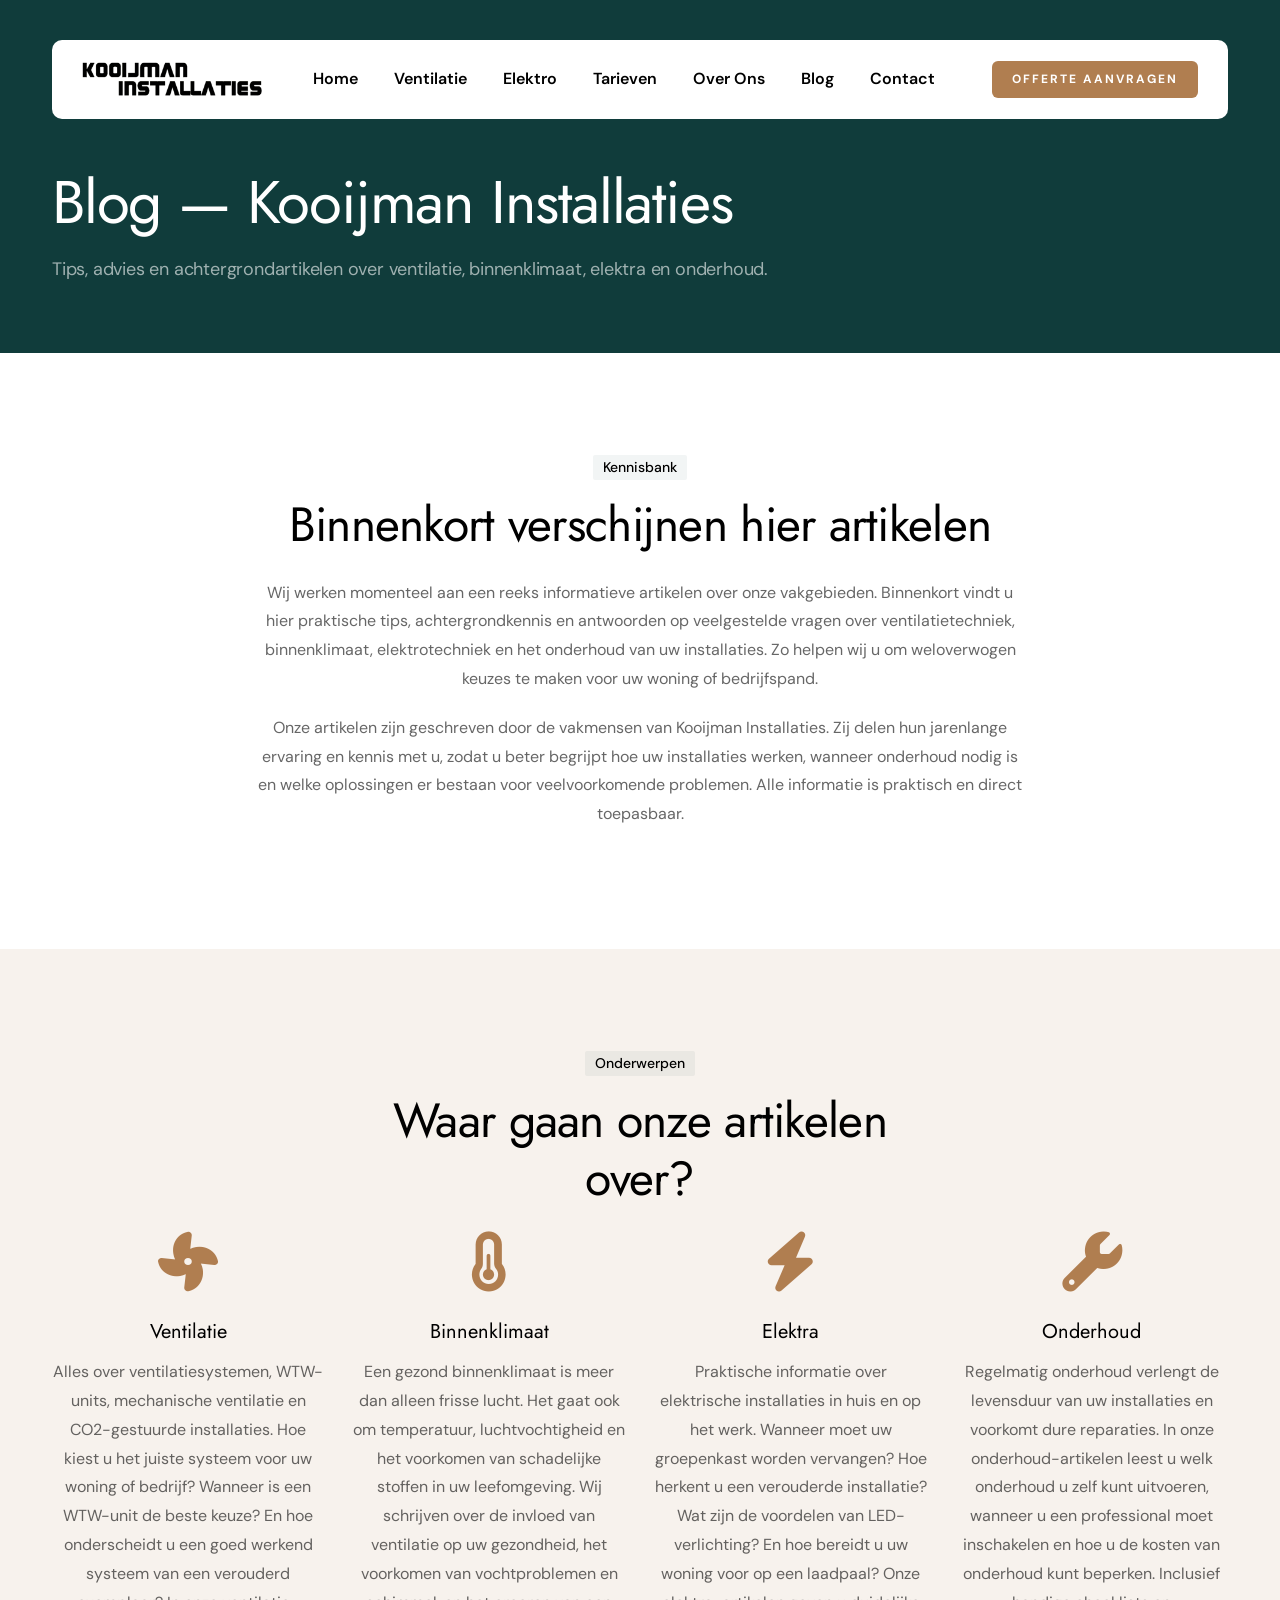
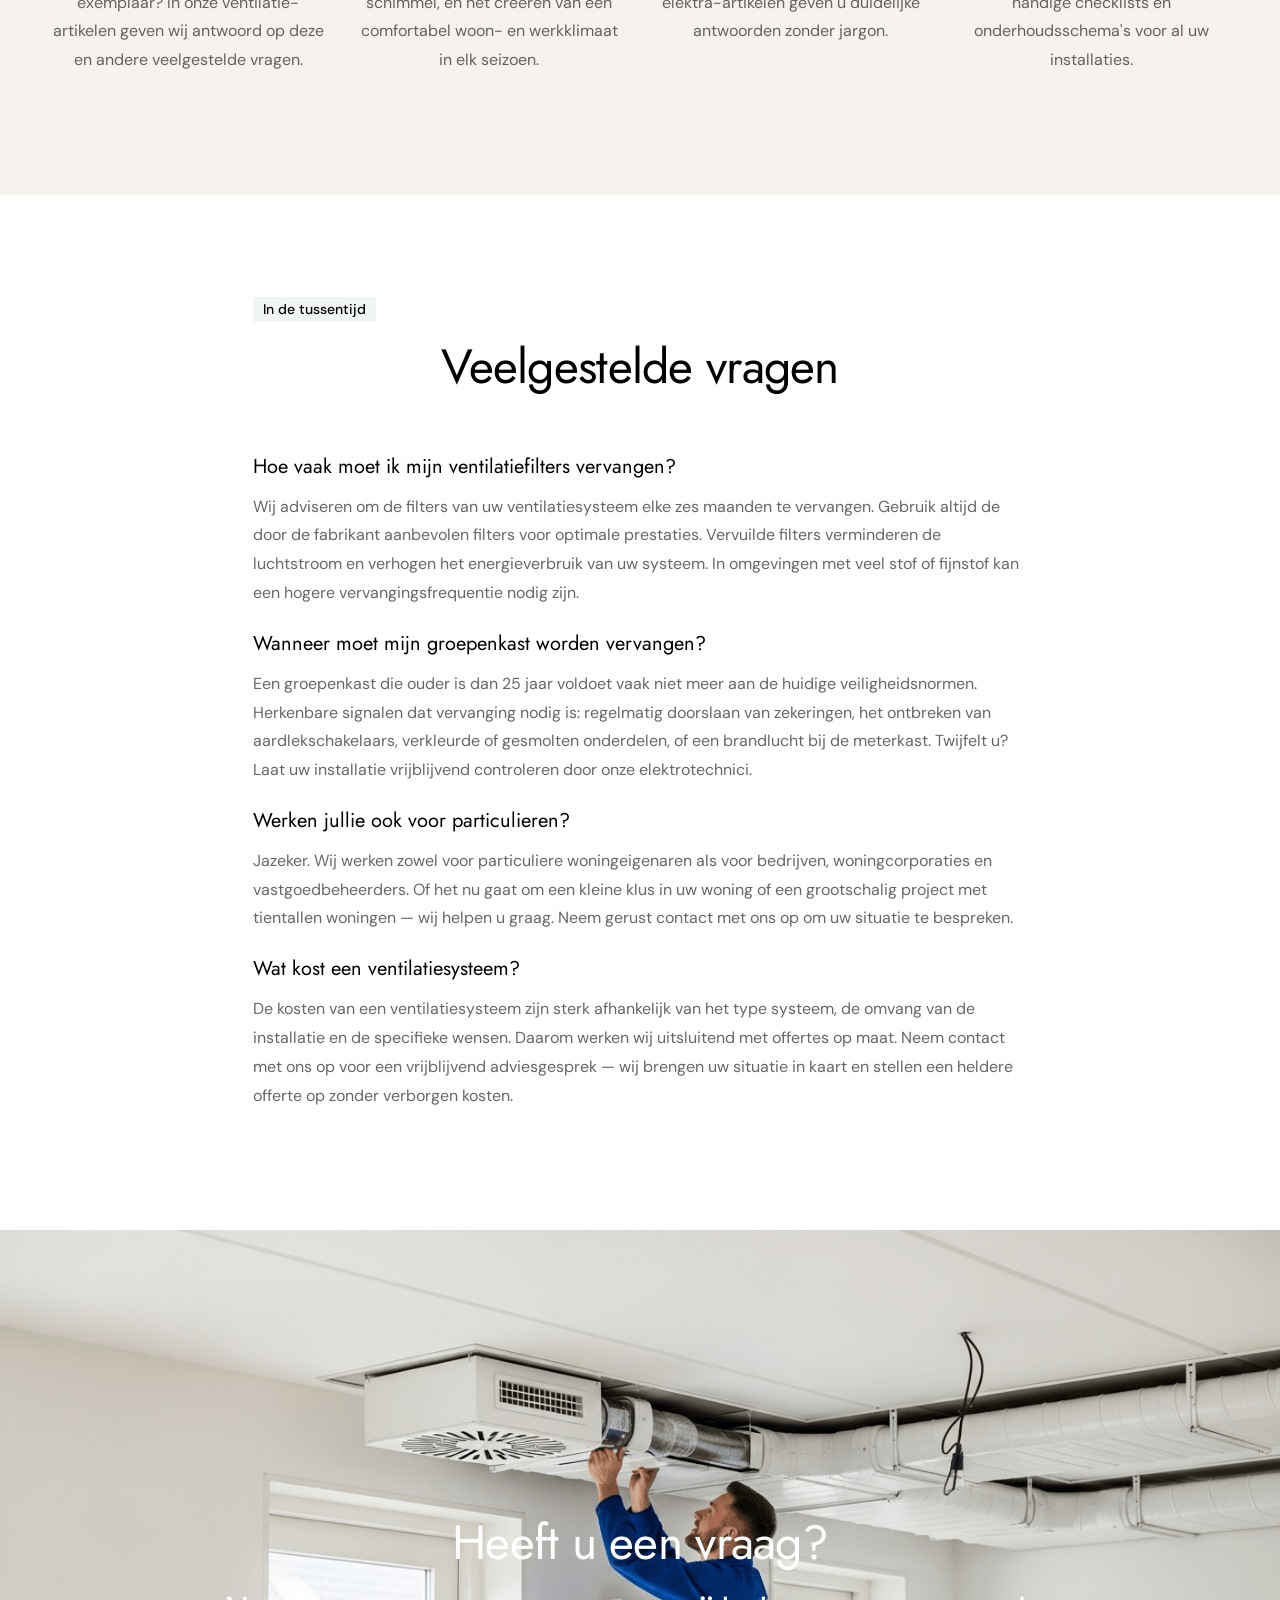
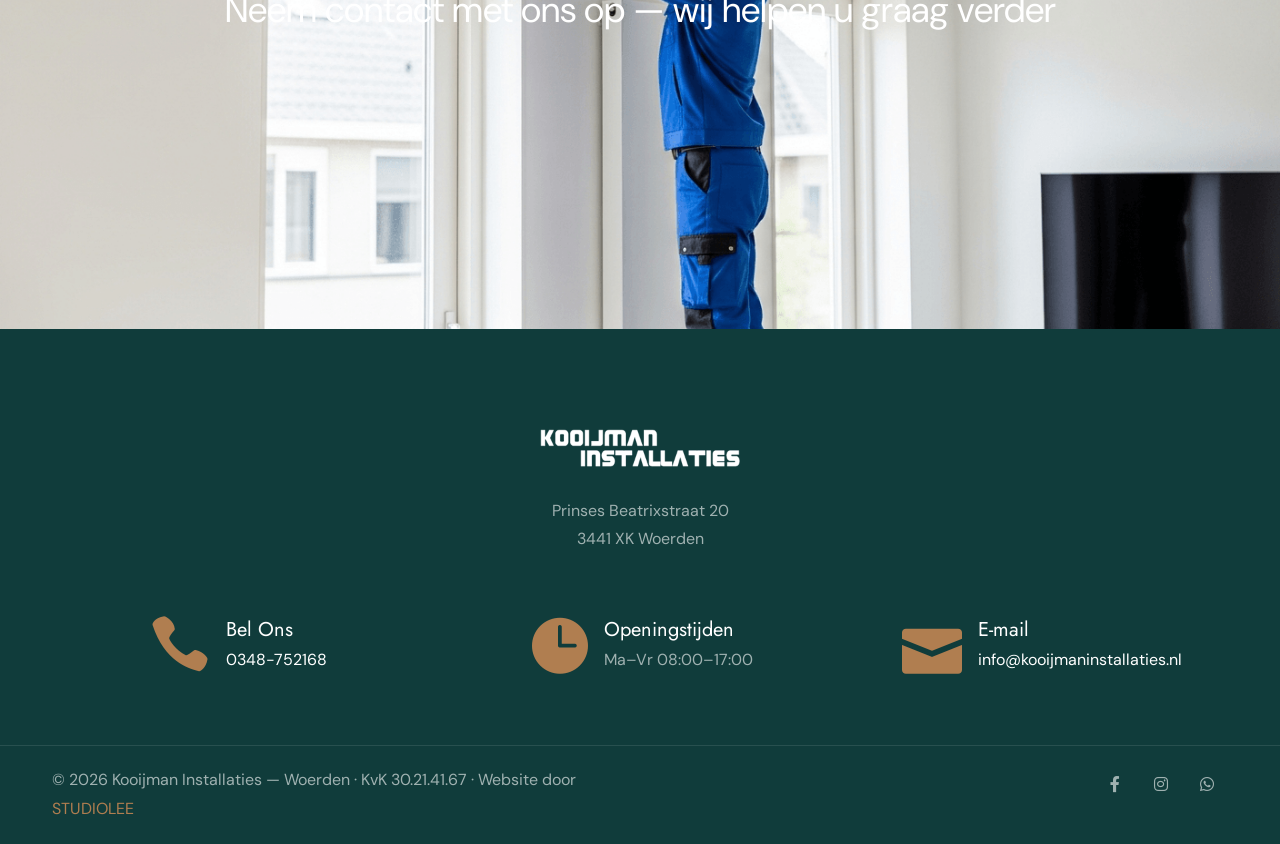
==== commit 103e6032: "Fix logo inversion (header only) + replace broken moodboard image - CSS: #logo .logo-main/scroll/mob" ====
--- a/blog.html
+++ b/blog.html
@@ -23,6 +23,7 @@
     <link href="css/swiper-custom-1.css" rel="stylesheet" type="text/css">
     <link href="css/datepicker.css" rel="stylesheet" type="text/css">
     <link id="colors" href="css/colors/scheme-01.css" rel="stylesheet" type="text/css">
+<style>#logo .logo-main, #logo .logo-scroll, #logo .logo-mobile { filter: invert(1); } footer img, .section-dark img { filter: none !important; }</style>
 </head>
 
 <body>
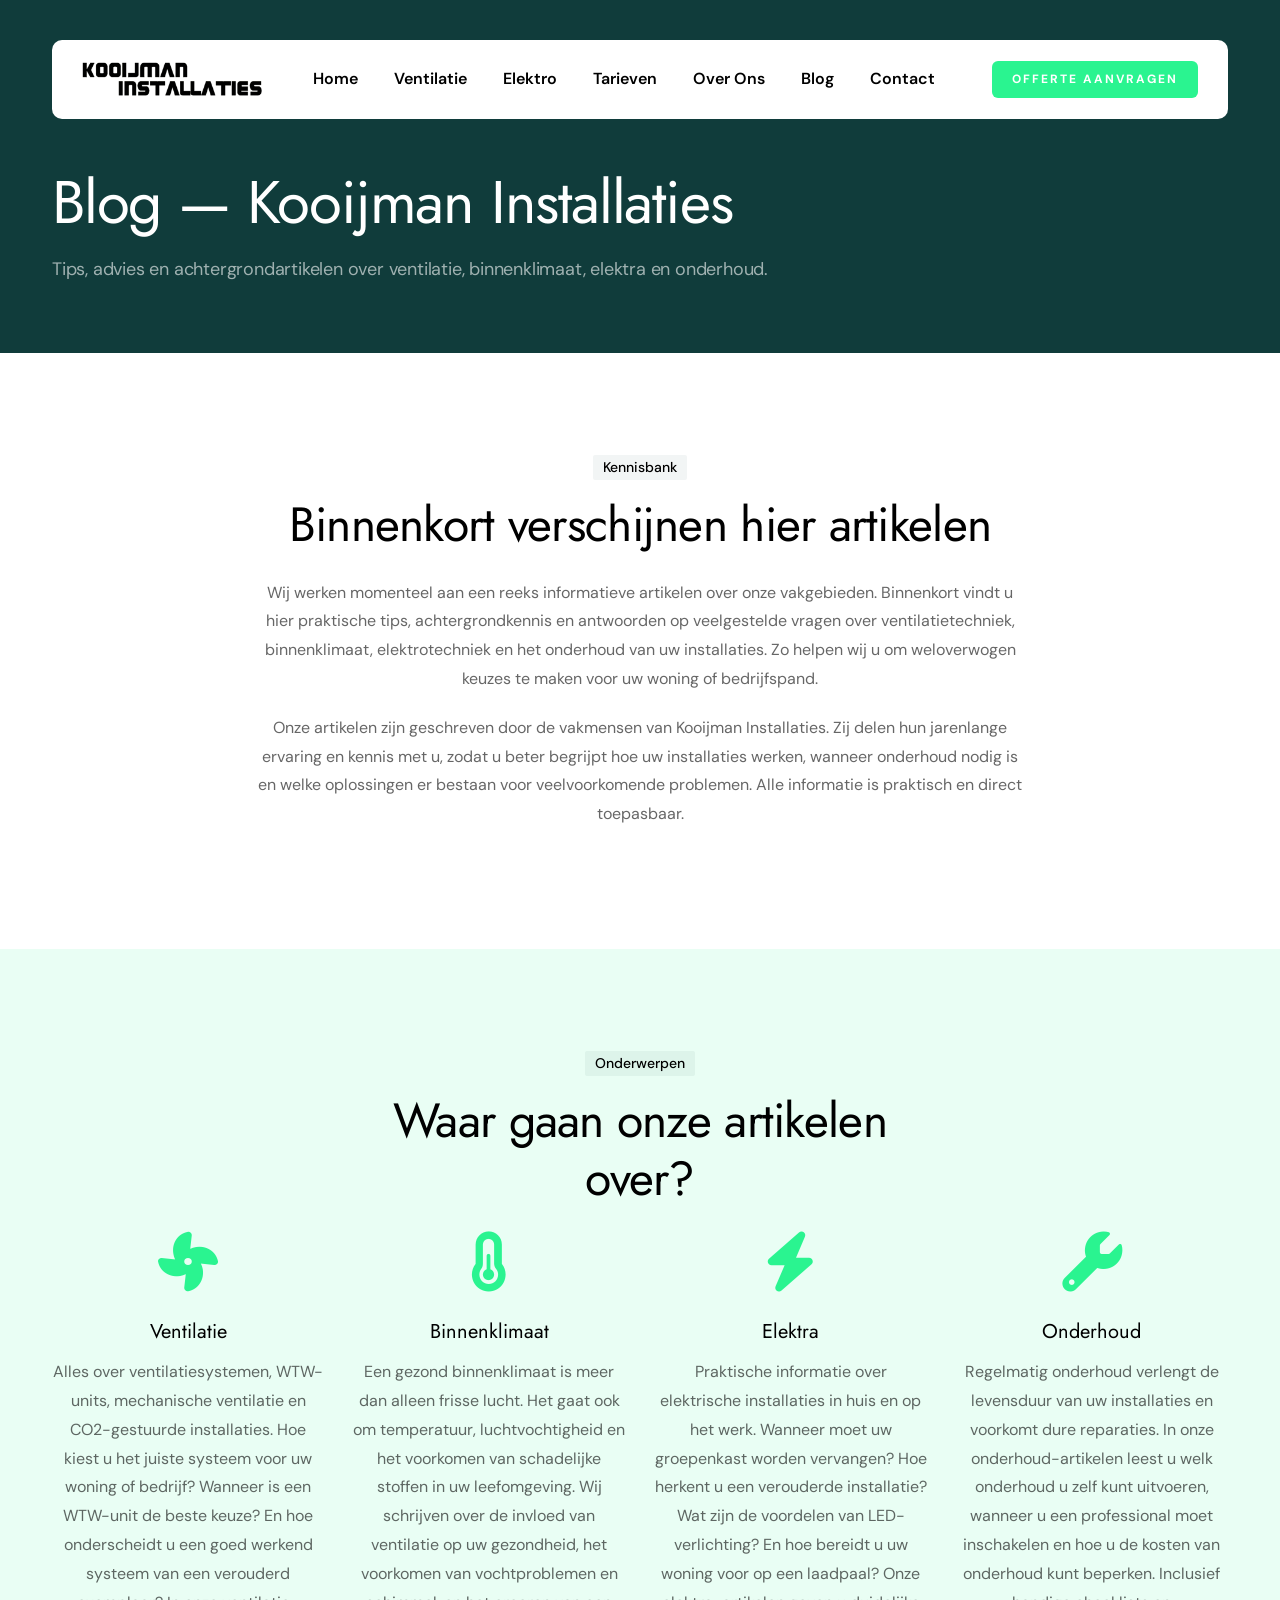
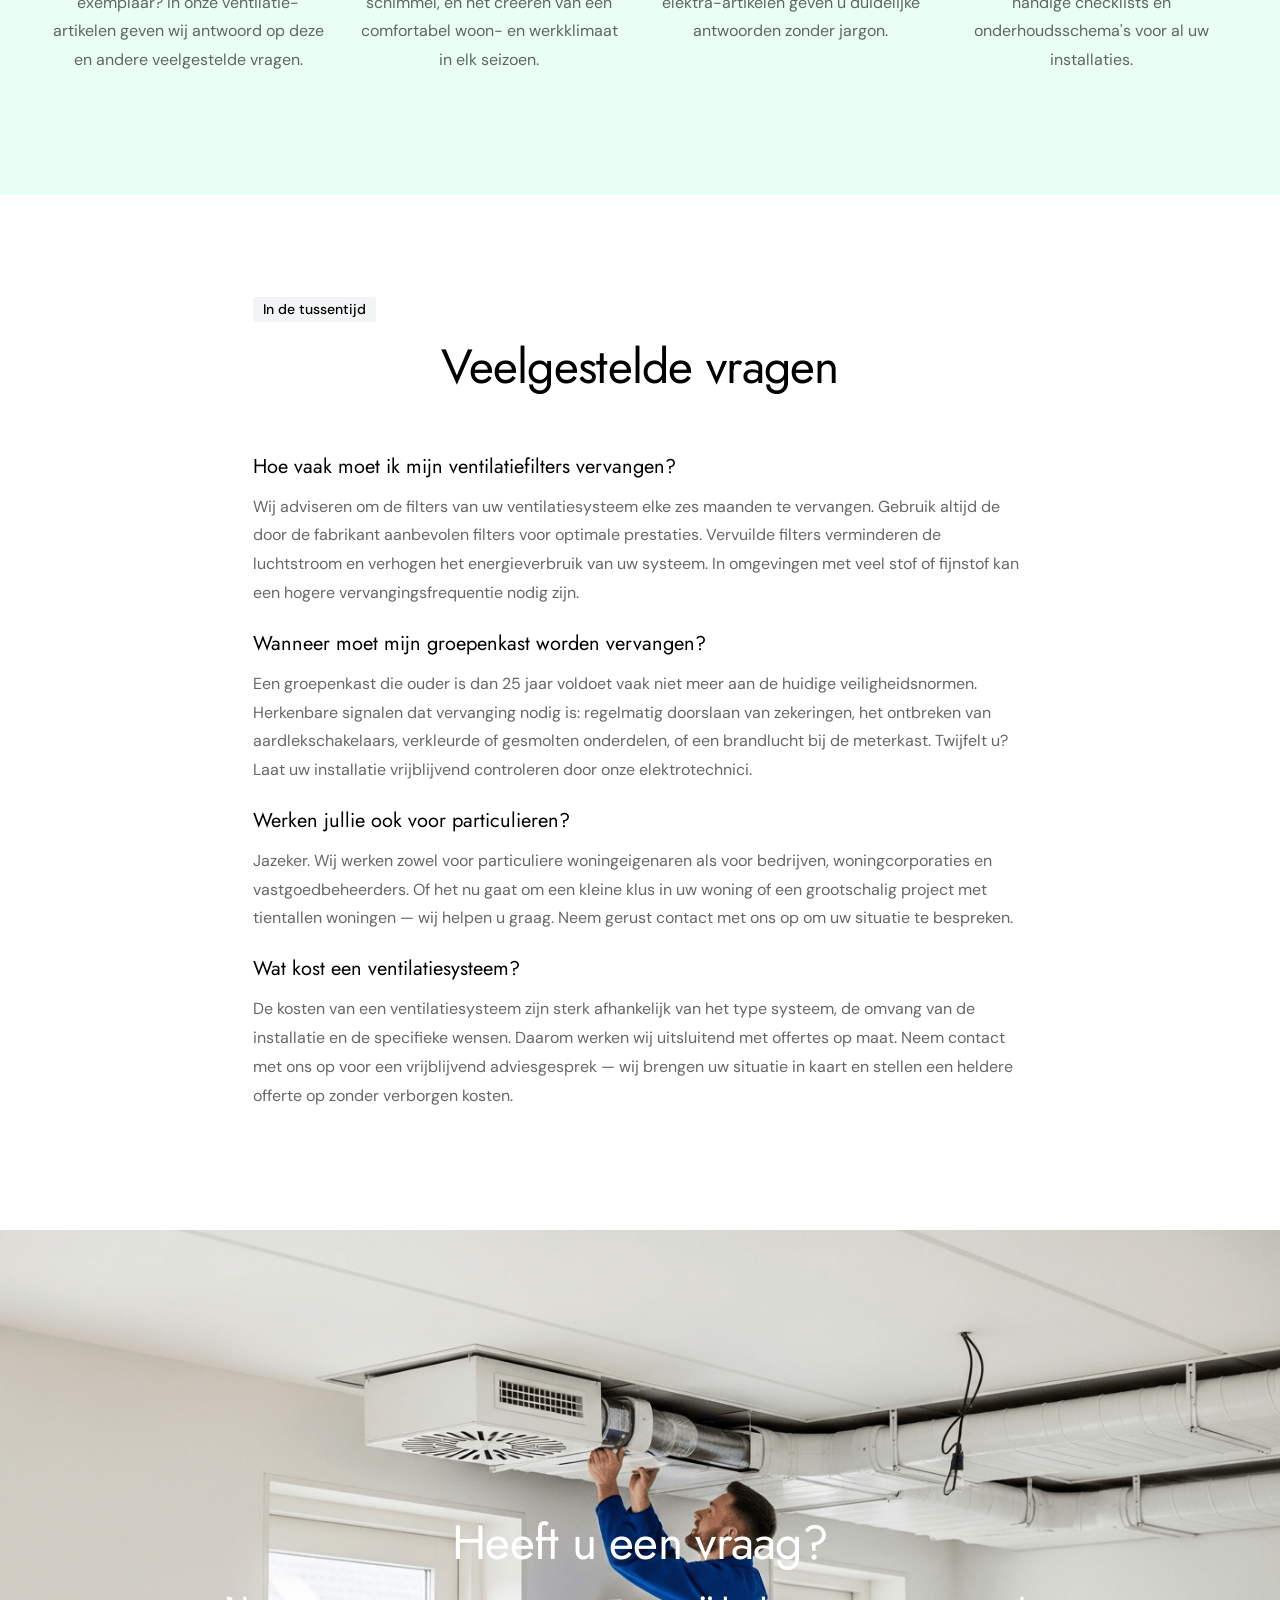
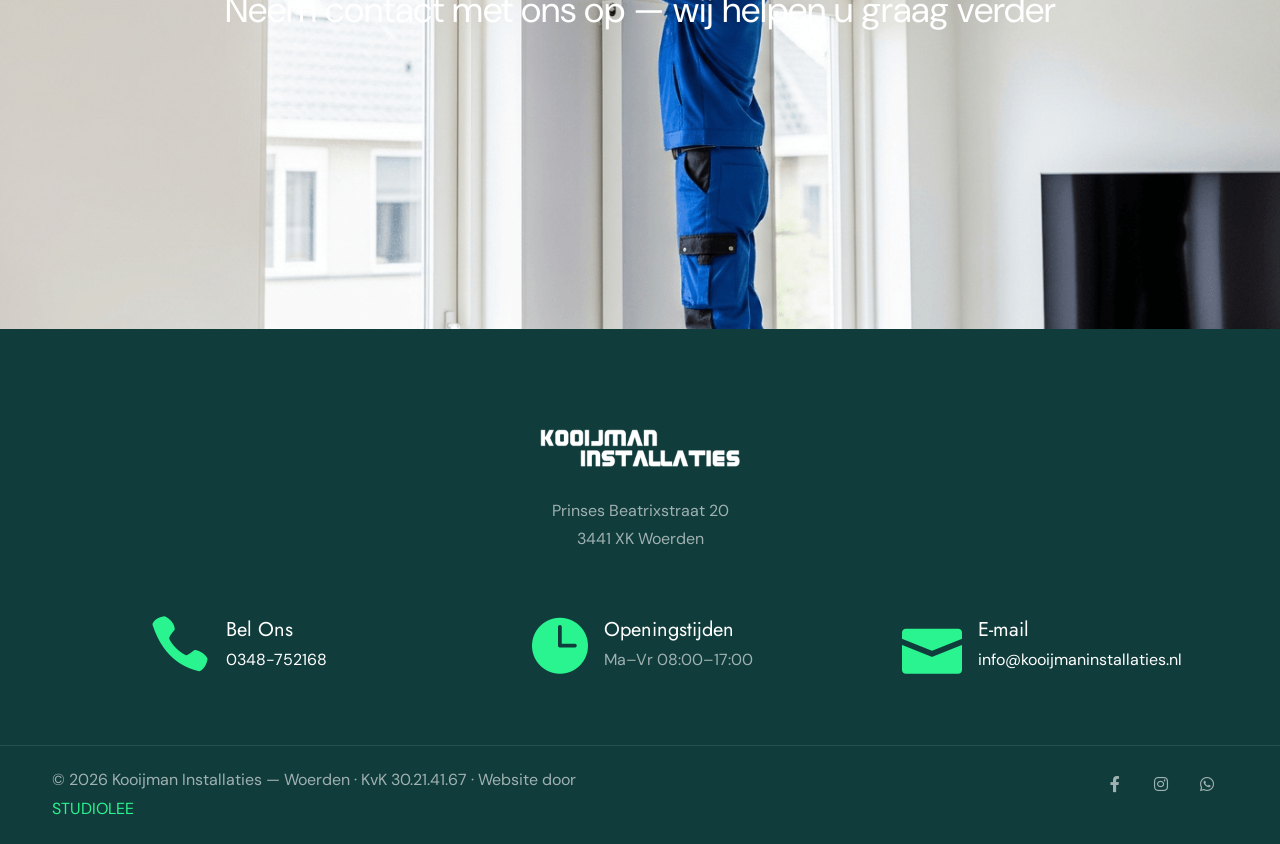
==== commit 25d69f9e: "🔗 interne links extensieloos: blog.html (10× href .html → cleanUrls-vorm)" ====
--- a/blog.html
+++ b/blog.html
@@ -47,7 +47,7 @@
                             <div class="de-flex">
                                 <div class="de-flex-col">
                                     <div id="logo">
-                                        <a href="index.html">
+                                        <a href="/">
                                             <img class="logo-main" src="images/logo-black.webp" alt="Kooijman Installaties">
                                             <img class="logo-scroll" src="images/logo-black.webp" alt="Kooijman Installaties">
                                             <img class="logo-mobile" src="images/logo-black.webp" alt="Kooijman Installaties">
@@ -58,19 +58,19 @@
                                 <div class="de-flex-col">
                                     <div class="de-flex-col header-col-mid">
                                         <ul id="mainmenu">
-                                            <li><a class="menu-item" href="index.html">Home</a></li>
-                                            <li><a class="menu-item" href="ventilatie.html">Ventilatie</a></li>
-                                            <li><a class="menu-item" href="elektro.html">Elektro</a></li>
-                                            <li><a class="menu-item" href="tarieven.html">Tarieven</a></li>
-                                            <li><a class="menu-item" href="over-ons.html">Over Ons</a></li>
-                                            <li><a class="menu-item" href="blog.html">Blog</a></li>
-                                            <li><a class="menu-item" href="contact.html">Contact</a></li>
+                                            <li><a class="menu-item" href="/">Home</a></li>
+                                            <li><a class="menu-item" href="/ventilatie">Ventilatie</a></li>
+                                            <li><a class="menu-item" href="/elektro">Elektro</a></li>
+                                            <li><a class="menu-item" href="/tarieven">Tarieven</a></li>
+                                            <li><a class="menu-item" href="/over-ons">Over Ons</a></li>
+                                            <li><a class="menu-item" href="/blog">Blog</a></li>
+                                            <li><a class="menu-item" href="/contact">Contact</a></li>
                                         </ul>
                                     </div>
                                 </div>
 
                                 <div class="de-flex-col">
-                                    <a class="btn-main fx-slide w-100" href="contact.html"><span>Offerte Aanvragen</span></a>
+                                    <a class="btn-main fx-slide w-100" href="/contact"><span>Offerte Aanvragen</span></a>
                                     <div class="menu_side_area">
                                         <span id="menu-btn"></span>
                                     </div>
@@ -190,7 +190,7 @@
             <div class="container-fluid">
                 <div class="row">
                     <div class="col-lg-12">
-                        <a class="d-block hover" href="contact.html">
+                        <a class="d-block hover" href="/contact">
                             <div class="relative overflow-hidden">
                                 <div class="absolute start-0 w-100 abs-middle fs-36 text-white text-center z-2">
                                     <h2>Heeft u een vraag?</h2>
--- a/css/colors/scheme-01.css
+++ b/css/colors/scheme-01.css
@@ -1,6 +1,6 @@
-:root {
-  --primary-color: #B07E50;
-  --primary-color-rgb: 176, 126, 80;
-  --secondary-color: #B07E50;
-  --secondary-color-rgb: 176, 126, 80;
-}+:root {
+  --primary-color: #2AF490;
+  --primary-color-rgb: 42, 244, 144;
+  --secondary-color: #010079;
+  --secondary-color-rgb: 1, 0, 121;
+}
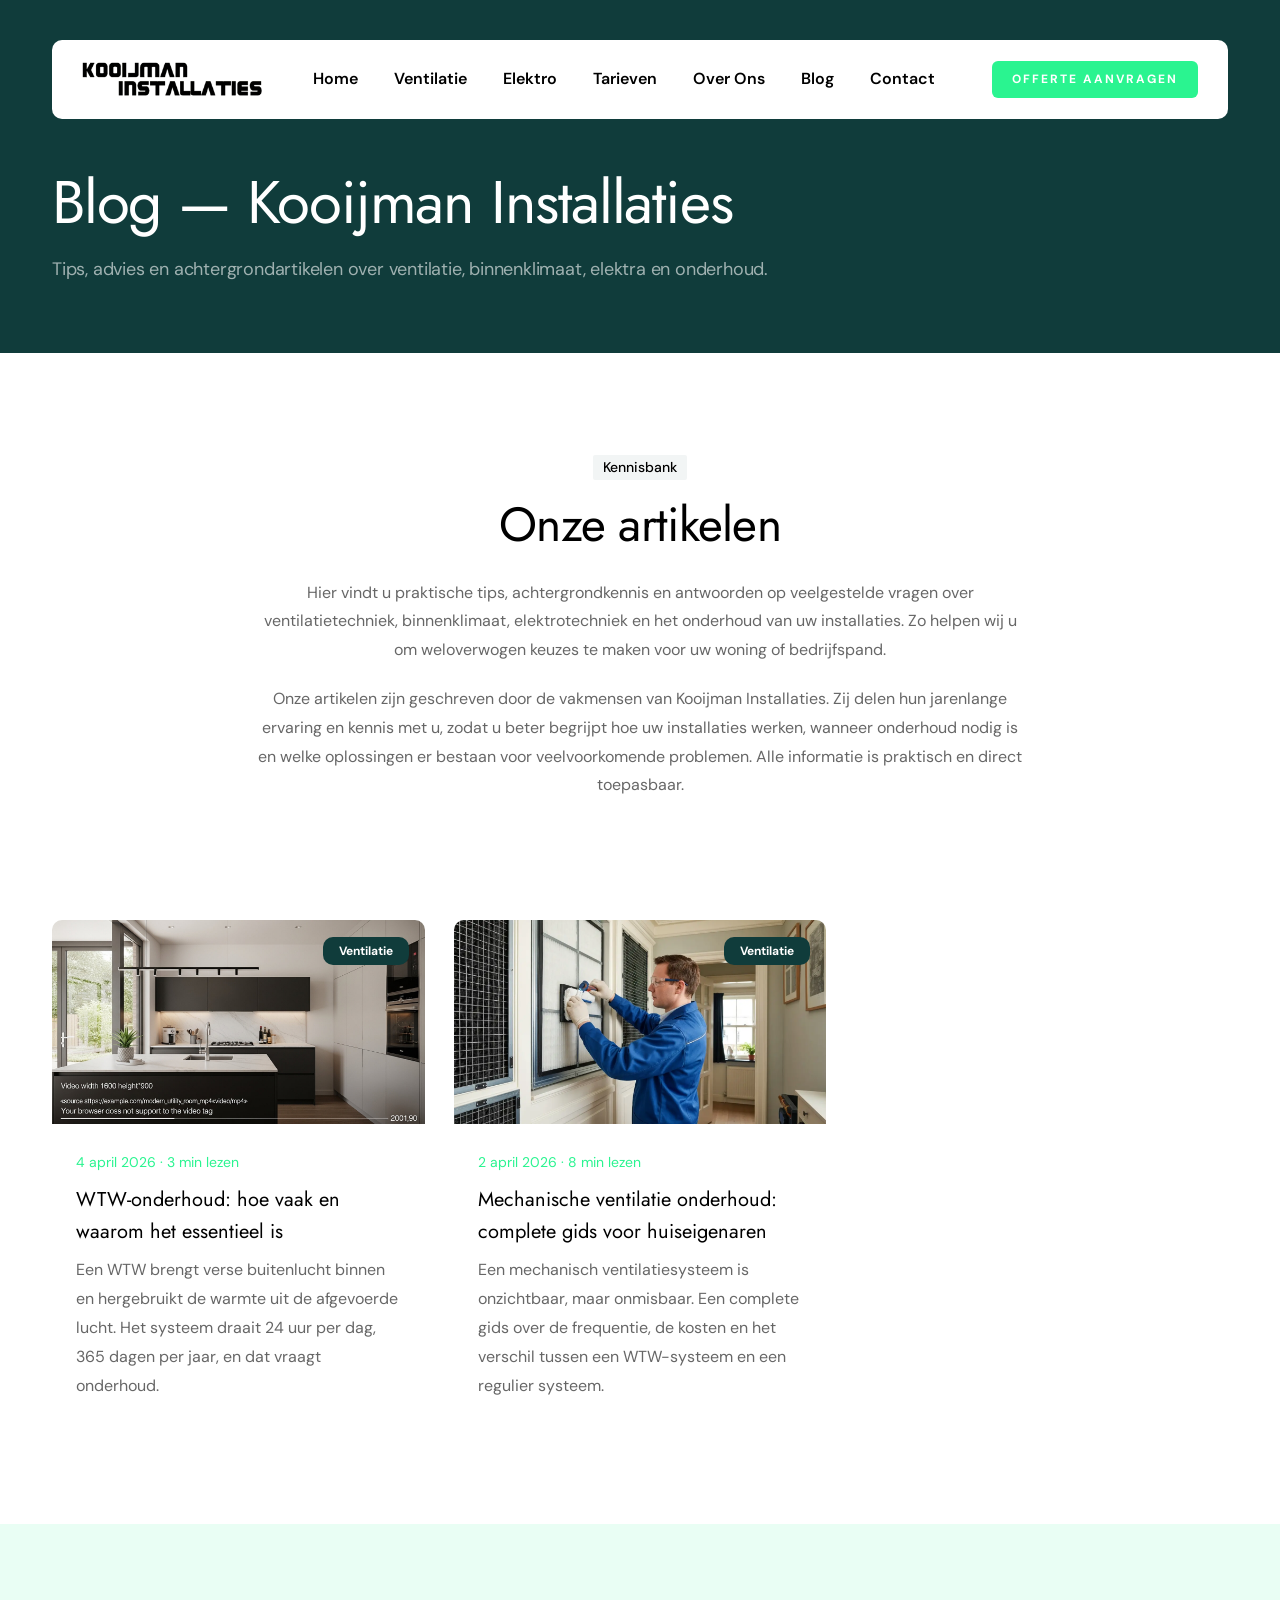
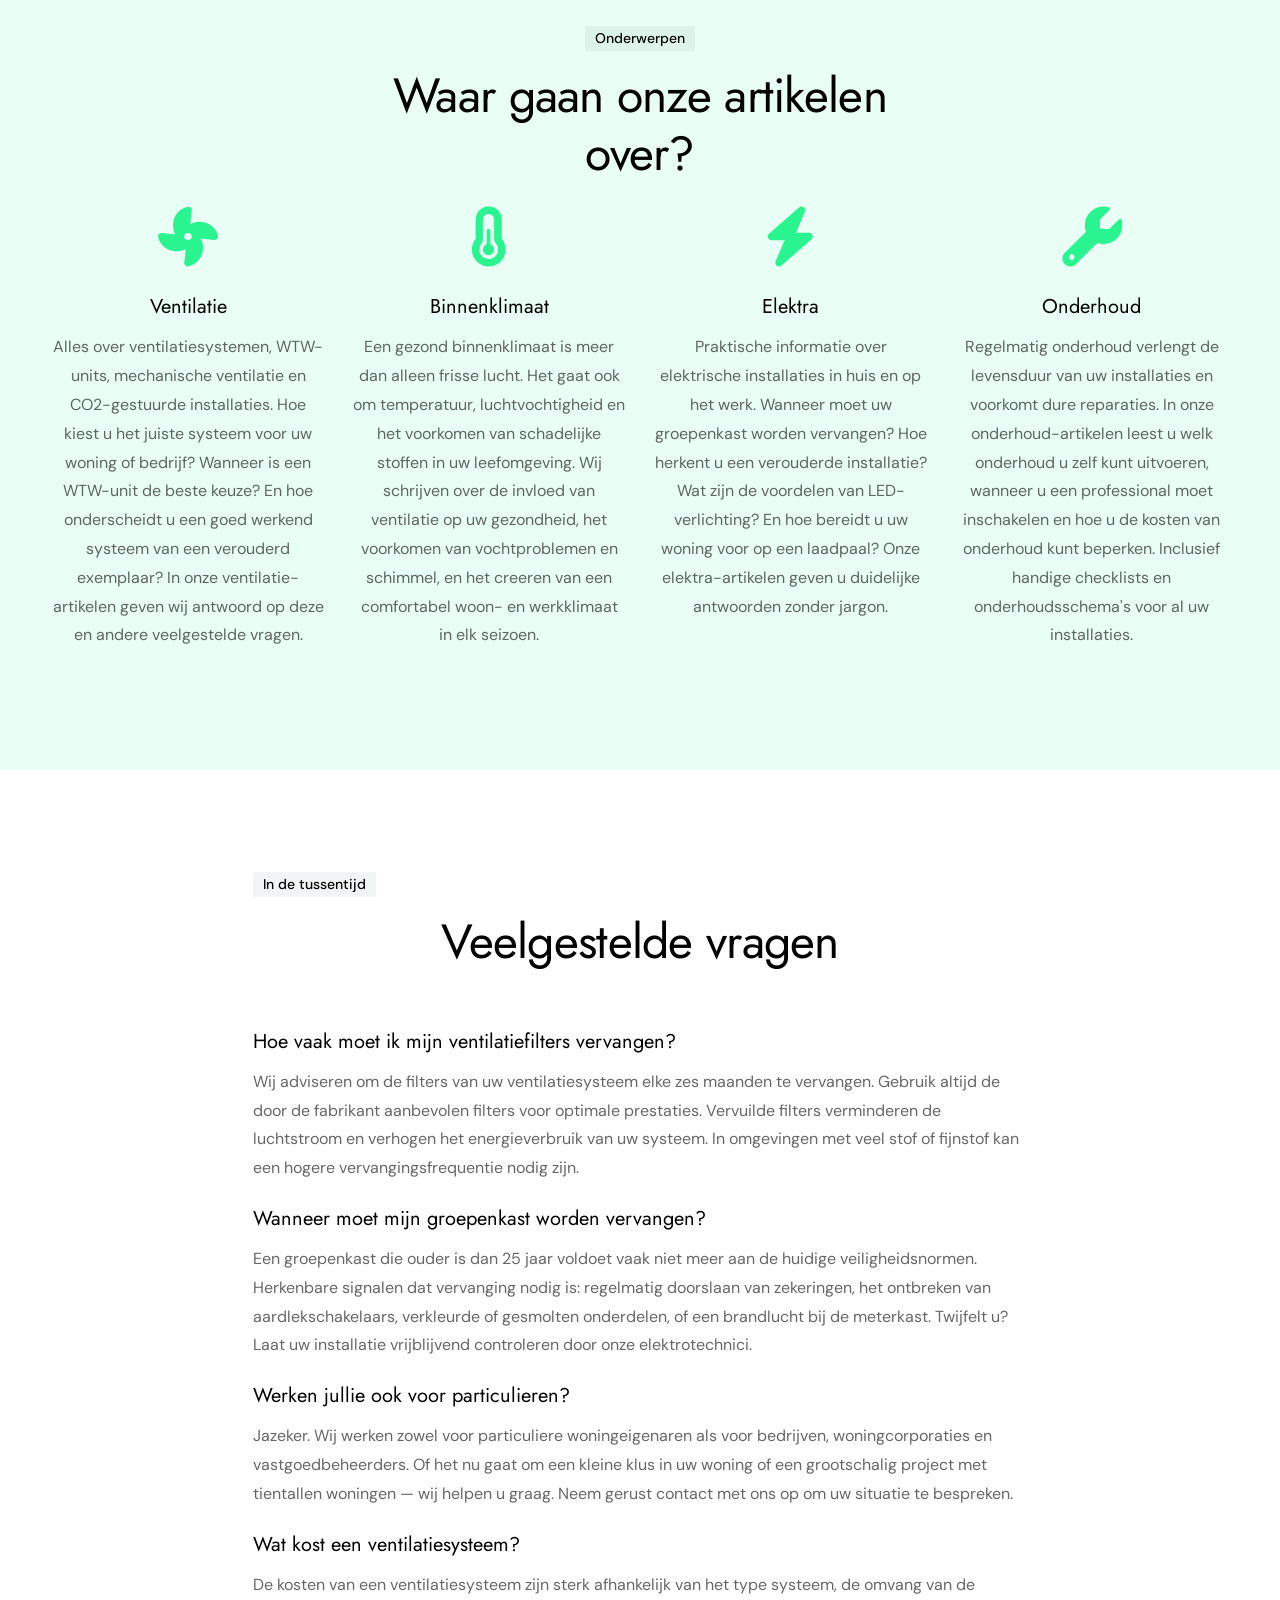
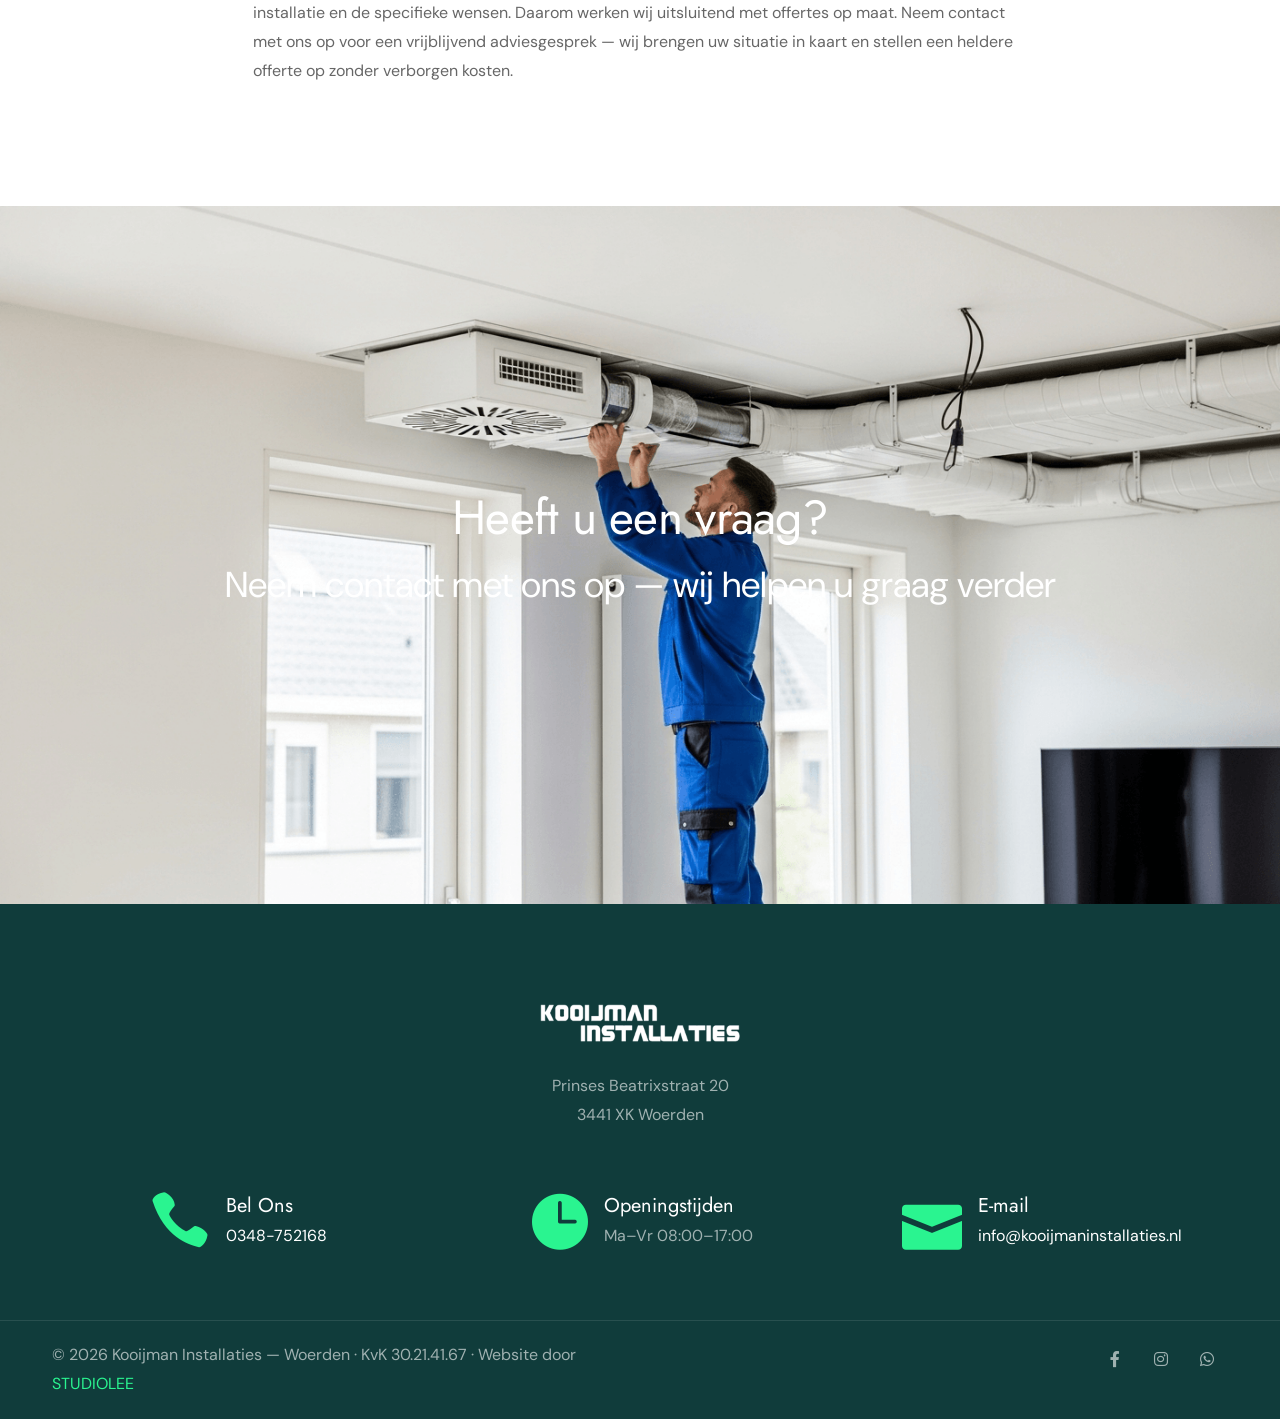
==== commit b605c132: "Blog-index toont de twee gepubliceerde artikelen: artikel-grid erbij, 'binnenkort'-kop eruit" ====
--- a/blog.html
+++ b/blog.html
@@ -102,10 +102,55 @@
                 <div class="row g-4 justify-content-center">
                     <div class="col-lg-8 text-center">
                         <div class="subtitle s2 mb-3 wow fadeInUp" data-wow-delay=".0s">Kennisbank</div>
-                        <h2 class="wow fadeInUp" data-wow-delay=".2s">Binnenkort verschijnen hier artikelen</h2>
-                        <p class="wow fadeInUp" data-wow-delay=".4s">Wij werken momenteel aan een reeks informatieve artikelen over onze vakgebieden. Binnenkort vindt u hier praktische tips, achtergrondkennis en antwoorden op veelgestelde vragen over ventilatietechniek, binnenklimaat, elektrotechniek en het onderhoud van uw installaties. Zo helpen wij u om weloverwogen keuzes te maken voor uw woning of bedrijfspand.</p>
+                        <h2 class="wow fadeInUp" data-wow-delay=".2s">Onze artikelen</h2>
+                        <p class="wow fadeInUp" data-wow-delay=".4s">Hier vindt u praktische tips, achtergrondkennis en antwoorden op veelgestelde vragen over ventilatietechniek, binnenklimaat, elektrotechniek en het onderhoud van uw installaties. Zo helpen wij u om weloverwogen keuzes te maken voor uw woning of bedrijfspand.</p>
                         <p class="wow fadeInUp" data-wow-delay=".6s">Onze artikelen zijn geschreven door de vakmensen van Kooijman Installaties. Zij delen hun jarenlange ervaring en kennis met u, zodat u beter begrijpt hoe uw installaties werken, wanneer onderhoud nodig is en welke oplossingen er bestaan voor veelvoorkomende problemen. Alle informatie is praktisch en direct toepasbaar.</p>
                     </div>
+                </div>
+            </div>
+        </section>
+
+        <!-- ARTIKELEN -->
+        <section class="pt-0">
+            <div class="container">
+                <div class="row g-4">
+
+                    <div class="col-lg-4 col-md-6">
+                        <div class="rounded-1 overflow-hidden hover wow fadeInUp" data-wow-delay=".2s">
+                            <a href="/blog/wtw-onderhoud-hoe-vaak-waarom">
+                                <div class="relative">
+                                    <img src="/images/blog/wtw-onderhoud-hoe-vaak-waarom.jpg" class="w-100" alt="WTW-onderhoud: hoe vaak en waarom het essentieel is">
+                                    <div class="abs top-0 end-0 m-3">
+                                        <span class="badge bg-dark px-3 py-2 rounded-1">Ventilatie</span>
+                                    </div>
+                                </div>
+                                <div class="p-4">
+                                    <div class="fs-14 id-color mb-2">4 april 2026 &middot; 3 min lezen</div>
+                                    <h4 class="mb-2">WTW-onderhoud: hoe vaak en waarom het essentieel is</h4>
+                                    <p class="mb-0">Een WTW brengt verse buitenlucht binnen en hergebruikt de warmte uit de afgevoerde lucht. Het systeem draait 24 uur per dag, 365 dagen per jaar, en dat vraagt onderhoud.</p>
+                                </div>
+                            </a>
+                        </div>
+                    </div>
+
+                    <div class="col-lg-4 col-md-6">
+                        <div class="rounded-1 overflow-hidden hover wow fadeInUp" data-wow-delay=".4s">
+                            <a href="/blog/mechanische-ventilatie-onderhoud">
+                                <div class="relative">
+                                    <img src="/images/blog/mechanische-ventilatie-onderhoud.webp" class="w-100" alt="Mechanische ventilatie onderhoud: complete gids voor huiseigenaren">
+                                    <div class="abs top-0 end-0 m-3">
+                                        <span class="badge bg-dark px-3 py-2 rounded-1">Ventilatie</span>
+                                    </div>
+                                </div>
+                                <div class="p-4">
+                                    <div class="fs-14 id-color mb-2">2 april 2026 &middot; 8 min lezen</div>
+                                    <h4 class="mb-2">Mechanische ventilatie onderhoud: complete gids voor huiseigenaren</h4>
+                                    <p class="mb-0">Een mechanisch ventilatiesysteem is onzichtbaar, maar onmisbaar. Een complete gids over de frequentie, de kosten en het verschil tussen een WTW-systeem en een regulier systeem.</p>
+                                </div>
+                            </a>
+                        </div>
+                    </div>
+
                 </div>
             </div>
         </section>
